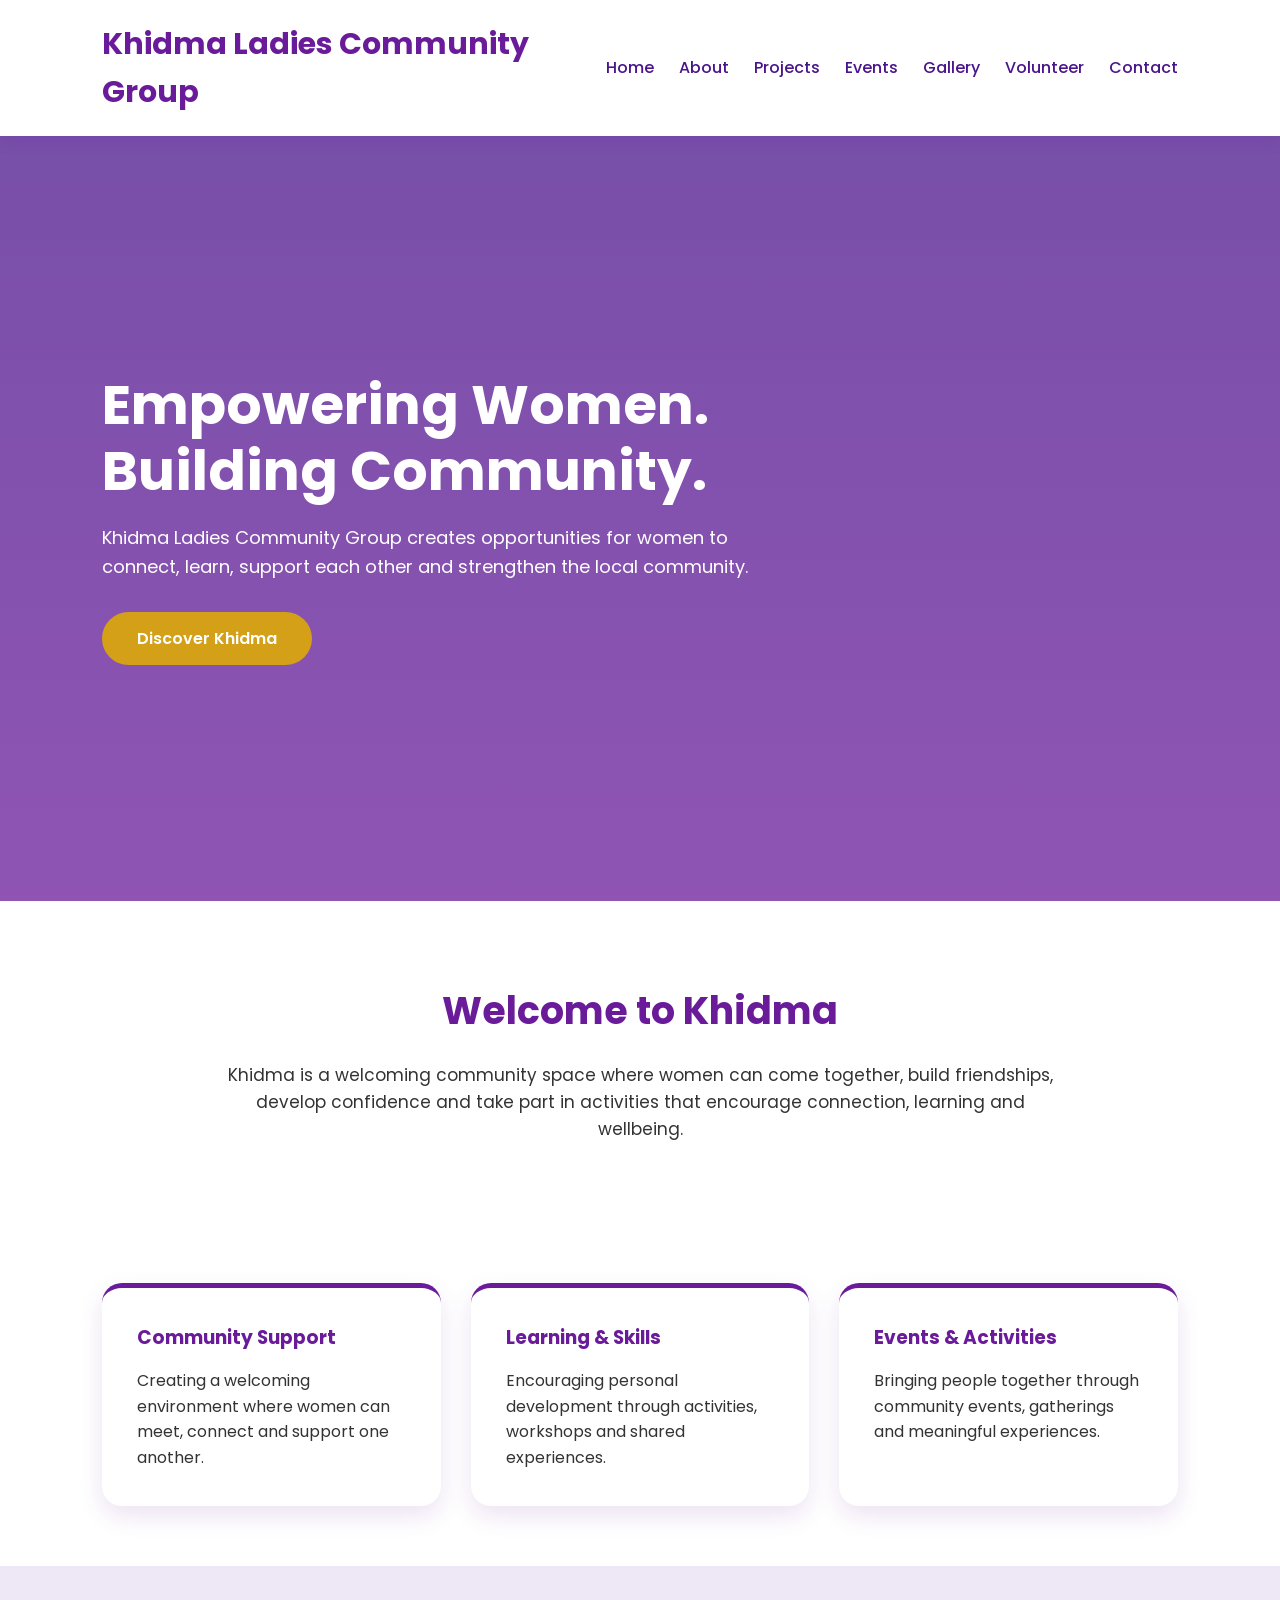
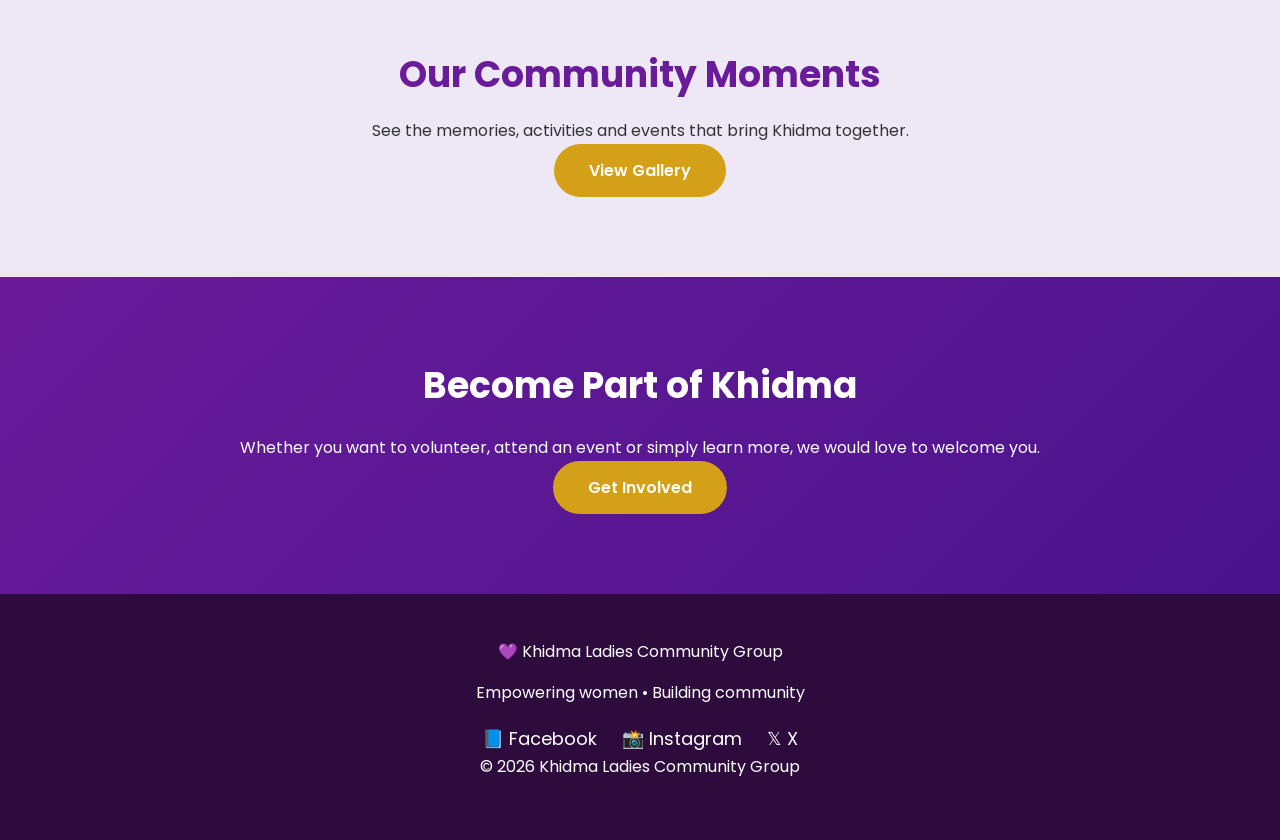
==== index.html @ 0b13462e "added social emdia footer to homepager" ====
<!DOCTYPE html>
<html lang="en">

<head>

<meta charset="UTF-8">
<meta name="viewport" content="width=device-width, initial-scale=1.0">

<title>Khidma Ladies Community Group</title>

<link rel="stylesheet" href="css/style.css">

<link rel="preconnect" href="https://fonts.googleapis.com">
<link rel="preconnect" href="https://fonts.gstatic.com" crossorigin>

<link href="https://fonts.googleapis.com/css2?family=Poppins:wght@300;400;500;600;700&display=swap" rel="stylesheet">

</head>


<body>


<header>

<nav class="navbar">

<div class="logo">
Khidma Ladies Community Group
</div>


<ul class="nav-links">

<li><a href="index.html">Home</a></li>
<li><a href="pages/about.html">About</a></li>
<li><a href="pages/projects.html">Projects</a></li>
<li><a href="pages/events.html">Events</a></li>
<li><a href="pages/gallery.html">Gallery</a></li>
<li><a href="pages/volunteer.html">Volunteer</a></li>
<li><a href="pages/contact.html">Contact</a></li>

</ul>

</nav>

</header>





<section class="hero">


<div class="hero-content">


<h1>
Empowering Women.<br>
Building Community.
</h1>


<p>

Khidma Ladies Community Group creates opportunities for women
to connect, learn, support each other and strengthen the local
community.

</p>


<a href="pages/about.html" class="btn">
Discover Khidma
</a>


</div>


</section>





<section class="welcome">


<h2>
Welcome to Khidma
</h2>


<p>

Khidma is a welcoming community space where women can come together,
build friendships, develop confidence and take part in activities
that encourage connection, learning and wellbeing.

</p>


</section>





<section class="cards">


<div class="card">

<h3>
Community Support
</h3>

<p>

Creating a welcoming environment where women can meet, connect and
support one another.

</p>

</div>




<div class="card">

<h3>
Learning & Skills
</h3>

<p>

Encouraging personal development through activities, workshops and
shared experiences.

</p>

</div>




<div class="card">

<h3>
Events & Activities
</h3>

<p>

Bringing people together through community events, gatherings and
meaningful experiences.

</p>

</div>


</section>





<section class="gallery-preview">


<h2>
Our Community Moments
</h2>


<p>

See the memories, activities and events that bring Khidma together.

</p>


<a href="pages/gallery.html" class="btn">
View Gallery
</a>


</section>





<section class="call-to-action">


<h2>
Become Part of Khidma
</h2>


<p>

Whether you want to volunteer, attend an event or simply learn more,
we would love to welcome you.

</p>


<a href="pages/volunteer.html" class="btn">
Get Involved
</a>


</section>





<footer>

<p>
💜 Khidma Ladies Community Group
</p>


<p>
Empowering women • Building community
</p>



<div class="footer-social">


<a href="https://www.facebook.com/p/Khidma-Ladies-Community-Group-100086291350616/" target="_blank">
📘 Facebook
</a>



<a href="https://www.instagram.com/khidmaladiescommunity/" target="_blank">
📸 Instagram
</a>



<a href="https://x.com/KhidmaGroup" target="_blank">
𝕏 X
</a>


</div>



<p>
© 2026 Khidma Ladies Community Group
</p>


</footer>





<script src="js/script.js"></script>


</body>

</html>
---- css/style.css ----
* {
    margin: 0;
    padding: 0;
    box-sizing: border-box;
}


body {
    font-family: 'Poppins', sans-serif;
    line-height: 1.6;
    color: #333;
    background: #ffffff;
}



/* Navigation */

header {
    background: white;
    box-shadow: 0 4px 15px rgba(106, 27, 154, 0.15);
    position: sticky;
    top: 0;
    z-index: 1000;
}


.navbar {
    display: flex;
    justify-content: space-between;
    align-items: center;
    padding: 20px 8%;
}


.logo {
    font-size: 30px;
    font-weight: 700;
    color: #6A1B9A;
}


.nav-links {
    list-style: none;
    display: flex;
    gap: 25px;
}


.nav-links a {
    text-decoration: none;
    color: #4A148C;
    font-weight: 500;
    transition: 0.3s;
}


.nav-links a:hover {
    color: #D4A017;
}



/* Hero */

.hero {

    min-height: 85vh;
    display: flex;
    align-items: center;
    padding: 0 8%;

    background:
    linear-gradient(
        rgba(74,20,140,0.75),
        rgba(106,27,154,0.75)
    ),
    url("../images/community.jpg");

    background-size: cover;
    background-position: center;

}


.hero-content {

    max-width: 700px;
    color: white;

}


.hero h1 {

    font-size: 55px;
    line-height: 1.2;
    margin-bottom: 20px;

}


.hero p {

    font-size: 18px;
    margin-bottom: 30px;

}



/* Buttons */

.btn {

    display: inline-block;
    background: #D4A017;
    color: white;
    padding: 14px 35px;
    border-radius: 50px;
    text-decoration: none;
    font-weight: 600;
    transition: 0.3s;

}


.btn:hover {

    transform: translateY(-3px);
    background: #b8860b;

}



/* Welcome */

.welcome {

    padding: 80px 10%;
    text-align: center;

}


.welcome h1,
.welcome h2 {

    color: #6A1B9A;
    font-size: 38px;
    margin-bottom: 20px;

}


.welcome p {

    max-width: 850px;
    margin: auto;
    font-size: 17px;

}



/* Cards */

.cards {

    display: grid;
    grid-template-columns: repeat(auto-fit, minmax(260px, 1fr));
    gap: 30px;
    padding: 60px 8%;

}


.card {

    background: #ffffff;
    padding: 35px;
    border-radius: 20px;

    border-top: 5px solid #6A1B9A;

    box-shadow:
    0 10px 25px rgba(106,27,154,0.12);

    transition: 0.3s;

}


.card:hover {

    transform: translateY(-8px);

}


.card h3 {

    color: #6A1B9A;
    margin-bottom: 15px;

}



/* Gallery */

.gallery {

    display:grid;
    grid-template-columns:repeat(auto-fit,minmax(250px,1fr));
    gap:25px;
    padding:60px 8%;

}


.gallery-item {

    overflow:hidden;
    border-radius:20px;
    box-shadow:0 10px 25px rgba(106,27,154,0.15);

}


.gallery-item img {

    width:100%;
    height:280px;
    object-fit:cover;
    transition:0.4s;

}


.gallery-item img:hover {

    transform:scale(1.08);

}



/* Gallery Preview */

.gallery-preview {

    text-align:center;
    padding:80px 10%;
    background:#EDE7F6;

}


.gallery-preview h2 {

    color:#6A1B9A;
    font-size:36px;
    margin-bottom:15px;

}



/* Call To Action */

.call-to-action {

    background:
    linear-gradient(
    135deg,
    #6A1B9A,
    #4A148C
    );

    color:white;
    padding:80px 10%;
    text-align:center;

}


.call-to-action h2 {

    font-size:36px;
    margin-bottom:20px;

}



/* New Footer */

footer {

    background:#2d0b3d;
    color:white;
    text-align:center;
    padding:45px 10%;

}


footer p {

    margin-bottom:15px;

}


.footer-social {

    margin-top:20px;

}


.footer-social a {

    color:white;
    text-decoration:none;
    margin:0 10px;
    font-size:18px;
    transition:0.3s;

}


.footer-social a:hover {

    color:#D4A017;

}



/* Mobile */

@media(max-width:768px){

    .nav-links {
        display:none;
    }


    .hero h1 {
        font-size:38px;
    }


    .cards {
        grid-template-columns:1fr;
    }

}
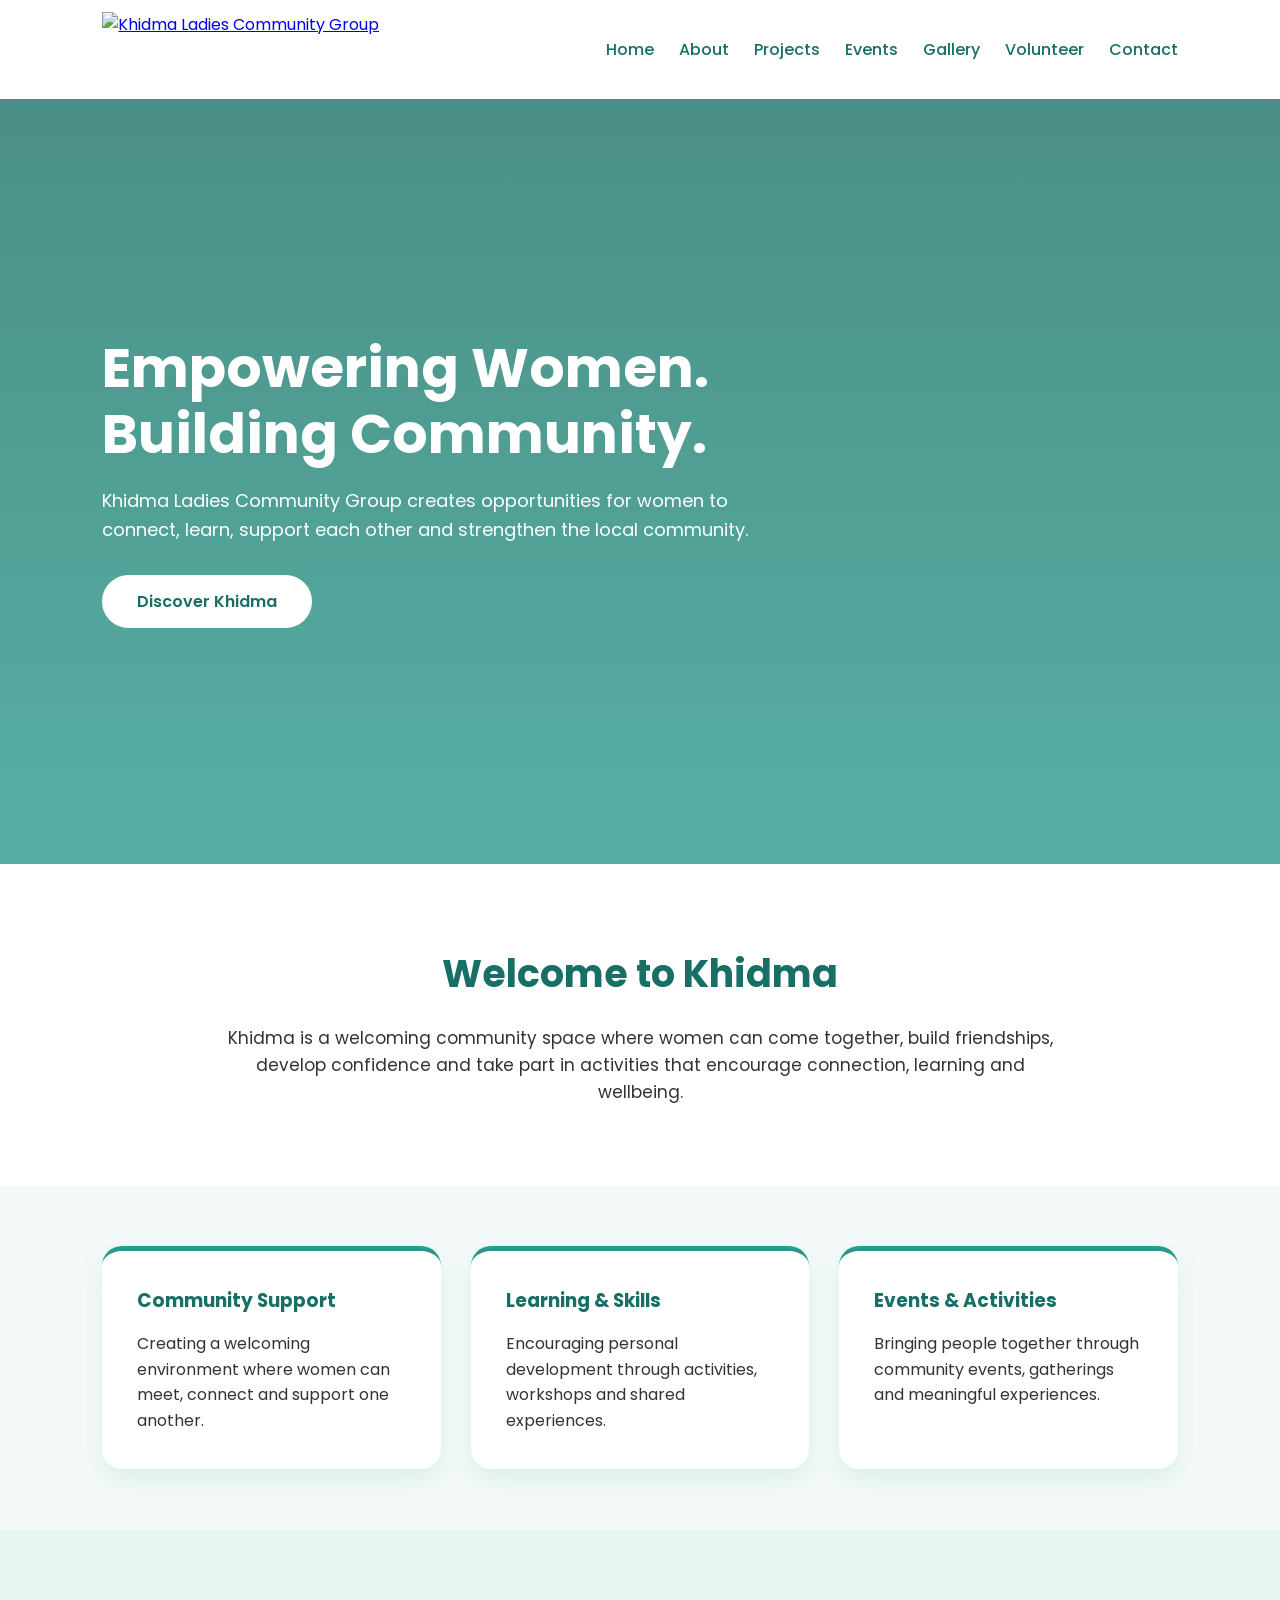
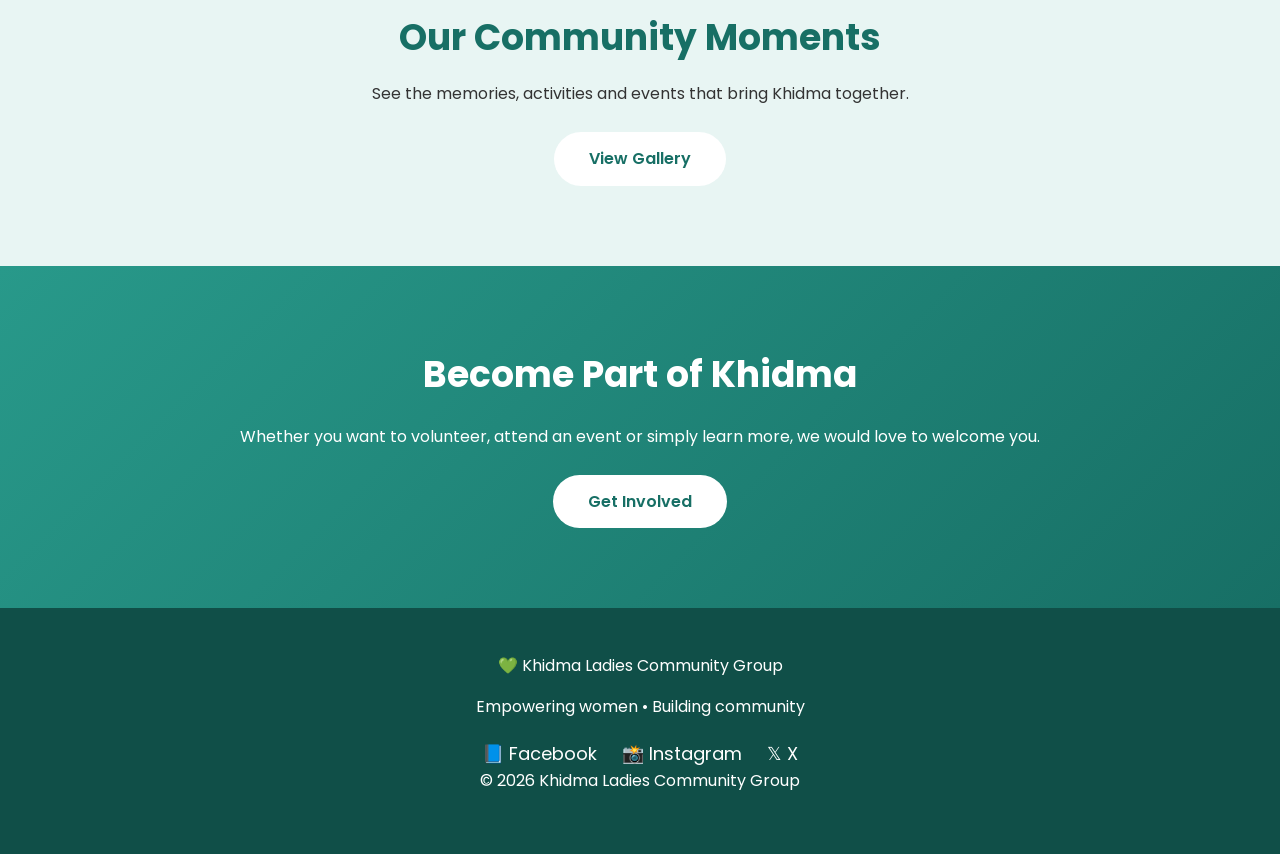
==== commit 6d26d6fe: "Update index.html" ====
--- a/index.html
+++ b/index.html
@@ -3,17 +3,22 @@
 
 <head>
 
-<meta charset="UTF-8">
-<meta name="viewport" content="width=device-width, initial-scale=1.0">
-
-<title>Khidma Ladies Community Group</title>
-
-<link rel="stylesheet" href="css/style.css">
-
-<link rel="preconnect" href="https://fonts.googleapis.com">
-<link rel="preconnect" href="https://fonts.gstatic.com" crossorigin>
-
-<link href="https://fonts.googleapis.com/css2?family=Poppins:wght@300;400;500;600;700&display=swap" rel="stylesheet">
+    <meta charset="UTF-8">
+    <meta name="viewport" content="width=device-width, initial-scale=1.0">
+
+    <title>Khidma Ladies Community Group</title>
+
+    <!-- Google Font -->
+    <link rel="preconnect" href="https://fonts.googleapis.com">
+    <link rel="preconnect" href="https://fonts.gstatic.com" crossorigin>
+
+    <link
+        href="https://fonts.googleapis.com/css2?family=Poppins:wght@300;400;500;600;700&display=swap"
+        rel="stylesheet"
+    >
+
+    <!-- Website CSS -->
+    <link rel="stylesheet" href="css/style.css">
 
 </head>
 
@@ -21,256 +26,275 @@
 <body>
 
 
-<header>
-
-<nav class="navbar">
-
-<div class="logo">
-Khidma Ladies Community Group
-</div>
-
-
-<ul class="nav-links">
-
-<li><a href="index.html">Home</a></li>
-<li><a href="pages/about.html">About</a></li>
-<li><a href="pages/projects.html">Projects</a></li>
-<li><a href="pages/events.html">Events</a></li>
-<li><a href="pages/gallery.html">Gallery</a></li>
-<li><a href="pages/volunteer.html">Volunteer</a></li>
-<li><a href="pages/contact.html">Contact</a></li>
-
-</ul>
-
-</nav>
-
-</header>
-
-
-
-
-
-<section class="hero">
-
-
-<div class="hero-content">
-
-
-<h1>
-Empowering Women.<br>
-Building Community.
-</h1>
-
-
-<p>
-
-Khidma Ladies Community Group creates opportunities for women
-to connect, learn, support each other and strengthen the local
-community.
-
-</p>
-
-
-<a href="pages/about.html" class="btn">
-Discover Khidma
-</a>
-
-
-</div>
-
-
-</section>
-
-
-
-
-
-<section class="welcome">
-
-
-<h2>
-Welcome to Khidma
-</h2>
-
-
-<p>
-
-Khidma is a welcoming community space where women can come together,
-build friendships, develop confidence and take part in activities
-that encourage connection, learning and wellbeing.
-
-</p>
-
-
-</section>
-
-
-
-
-
-<section class="cards">
-
-
-<div class="card">
-
-<h3>
-Community Support
-</h3>
-
-<p>
-
-Creating a welcoming environment where women can meet, connect and
-support one another.
-
-</p>
-
-</div>
-
-
-
-
-<div class="card">
-
-<h3>
-Learning & Skills
-</h3>
-
-<p>
-
-Encouraging personal development through activities, workshops and
-shared experiences.
-
-</p>
-
-</div>
-
-
-
-
-<div class="card">
-
-<h3>
-Events & Activities
-</h3>
-
-<p>
-
-Bringing people together through community events, gatherings and
-meaningful experiences.
-
-</p>
-
-</div>
-
-
-</section>
-
-
-
-
-
-<section class="gallery-preview">
-
-
-<h2>
-Our Community Moments
-</h2>
-
-
-<p>
-
-See the memories, activities and events that bring Khidma together.
-
-</p>
-
-
-<a href="pages/gallery.html" class="btn">
-View Gallery
-</a>
-
-
-</section>
-
-
-
-
-
-<section class="call-to-action">
-
-
-<h2>
-Become Part of Khidma
-</h2>
-
-
-<p>
-
-Whether you want to volunteer, attend an event or simply learn more,
-we would love to welcome you.
-
-</p>
-
-
-<a href="pages/volunteer.html" class="btn">
-Get Involved
-</a>
-
-
-</section>
-
-
-
-
-
-<footer>
-
-<p>
-💜 Khidma Ladies Community Group
-</p>
-
-
-<p>
-Empowering women • Building community
-</p>
-
-
-
-<div class="footer-social">
-
-
-<a href="https://www.facebook.com/p/Khidma-Ladies-Community-Group-100086291350616/" target="_blank">
-📘 Facebook
-</a>
-
-
-
-<a href="https://www.instagram.com/khidmaladiescommunity/" target="_blank">
-📸 Instagram
-</a>
-
-
-
-<a href="https://x.com/KhidmaGroup" target="_blank">
-𝕏 X
-</a>
-
-
-</div>
-
-
-
-<p>
-© 2026 Khidma Ladies Community Group
-</p>
-
-
-</footer>
-
-
-
-
-
-<script src="js/script.js"></script>
+    <!-- =========================
+         NAVIGATION
+    ========================== -->
+
+    <header>
+
+        <nav class="navbar">
+
+            <div class="logo">
+
+                <a href="index.html">
+
+                    <img
+                        src="images/khidma-logo.png"
+                        alt="Khidma Ladies Community Group"
+                    >
+
+                </a>
+
+            </div>
+
+
+            <ul class="nav-links">
+
+                <li>
+                    <a href="index.html">Home</a>
+                </li>
+
+                <li>
+                    <a href="pages/about.html">About</a>
+                </li>
+
+                <li>
+                    <a href="pages/projects.html">Projects</a>
+                </li>
+
+                <li>
+                    <a href="pages/events.html">Events</a>
+                </li>
+
+                <li>
+                    <a href="pages/gallery.html">Gallery</a>
+                </li>
+
+                <li>
+                    <a href="pages/volunteer.html">Volunteer</a>
+                </li>
+
+                <li>
+                    <a href="pages/contact.html">Contact</a>
+                </li>
+
+            </ul>
+
+        </nav>
+
+    </header>
+
+
+
+    <!-- =========================
+         HERO
+    ========================== -->
+
+    <section class="hero">
+
+        <div class="hero-content">
+
+            <h1>
+                Empowering Women.<br>
+                Building Community.
+            </h1>
+
+            <p>
+                Khidma Ladies Community Group creates opportunities for women
+                to connect, learn, support each other and strengthen the local
+                community.
+            </p>
+
+            <a href="pages/about.html" class="btn">
+                Discover Khidma
+            </a>
+
+        </div>
+
+    </section>
+
+
+
+    <!-- =========================
+         WELCOME
+    ========================== -->
+
+    <section class="welcome">
+
+        <h2>
+            Welcome to Khidma
+        </h2>
+
+        <p>
+            Khidma is a welcoming community space where women can come together,
+            build friendships, develop confidence and take part in activities
+            that encourage connection, learning and wellbeing.
+        </p>
+
+    </section>
+
+
+
+    <!-- =========================
+         COMMUNITY AREAS
+    ========================== -->
+
+    <section class="cards">
+
+
+        <div class="card">
+
+            <h3>
+                Community Support
+            </h3>
+
+            <p>
+                Creating a welcoming environment where women can meet,
+                connect and support one another.
+            </p>
+
+        </div>
+
+
+        <div class="card">
+
+            <h3>
+                Learning &amp; Skills
+            </h3>
+
+            <p>
+                Encouraging personal development through activities,
+                workshops and shared experiences.
+            </p>
+
+        </div>
+
+
+        <div class="card">
+
+            <h3>
+                Events &amp; Activities
+            </h3>
+
+            <p>
+                Bringing people together through community events,
+                gatherings and meaningful experiences.
+            </p>
+
+        </div>
+
+
+    </section>
+
+
+
+    <!-- =========================
+         GALLERY PREVIEW
+    ========================== -->
+
+    <section class="gallery-preview">
+
+        <h2>
+            Our Community Moments
+        </h2>
+
+        <p>
+            See the memories, activities and events that bring
+            Khidma together.
+        </p>
+
+        <br>
+
+        <a href="pages/gallery.html" class="btn">
+            View Gallery
+        </a>
+
+    </section>
+
+
+
+    <!-- =========================
+         CALL TO ACTION
+    ========================== -->
+
+    <section class="call-to-action">
+
+        <h2>
+            Become Part of Khidma
+        </h2>
+
+        <p>
+            Whether you want to volunteer, attend an event or simply learn more,
+            we would love to welcome you.
+        </p>
+
+        <br>
+
+        <a href="pages/volunteer.html" class="btn">
+            Get Involved
+        </a>
+
+    </section>
+
+
+
+    <!-- =========================
+         FOOTER
+    ========================== -->
+
+    <footer>
+
+        <p>
+            💚 Khidma Ladies Community Group
+        </p>
+
+        <p>
+            Empowering women • Building community
+        </p>
+
+
+        <div class="footer-social">
+
+            <a
+                href="https://www.facebook.com/p/Khidma-Ladies-Community-Group-100086291350616/"
+                target="_blank"
+                rel="noopener noreferrer"
+            >
+                📘 Facebook
+            </a>
+
+
+            <a
+                href="https://www.instagram.com/khidmaladiescommunity/"
+                target="_blank"
+                rel="noopener noreferrer"
+            >
+                📸 Instagram
+            </a>
+
+
+            <a
+                href="https://x.com/KhidmaGroup"
+                target="_blank"
+                rel="noopener noreferrer"
+            >
+                𝕏 X
+            </a>
+
+        </div>
+
+
+        <p>
+            © 2026 Khidma Ladies Community Group
+        </p>
+
+    </footer>
+
+
+
+    <!-- JavaScript -->
+
+    <script src="js/script.js"></script>
 
 
 </body>
--- a/css/style.css
+++ b/css/style.css
@@ -3,7 +3,6 @@
     padding: 0;
     box-sizing: border-box;
 }
-
 
 body {
     font-family: 'Poppins', sans-serif;
@@ -13,58 +12,57 @@
 }
 
 
-
-/* Navigation */
+/* =========================
+   Navigation
+========================= */
 
 header {
-    background: white;
-    box-shadow: 0 4px 15px rgba(106, 27, 154, 0.15);
+    background: #ffffff;
+    box-shadow: 0 4px 15px rgba(40, 153, 138, 0.15);
     position: sticky;
     top: 0;
     z-index: 1000;
 }
-
 
 .navbar {
     display: flex;
     justify-content: space-between;
     align-items: center;
-    padding: 20px 8%;
-}
-
-
-.logo {
-    font-size: 30px;
-    font-weight: 700;
-    color: #6A1B9A;
-}
-
+    padding: 12px 8%;
+}
+
+/* Logo image */
+
+.logo img {
+    height: 75px;
+    width: auto;
+    display: block;
+}
 
 .nav-links {
     list-style: none;
     display: flex;
     gap: 25px;
-}
-
+    align-items: center;
+}
 
 .nav-links a {
     text-decoration: none;
-    color: #4A148C;
+    color: #176F65;
     font-weight: 500;
     transition: 0.3s;
 }
 
-
 .nav-links a:hover {
-    color: #D4A017;
-}
-
-
-
-/* Hero */
+    color: #28998A;
+}
+
+
+/* =========================
+   Hero
+========================= */
 
 .hero {
-
     min-height: 85vh;
     display: flex;
     align-items: center;
@@ -72,290 +70,240 @@
 
     background:
     linear-gradient(
-        rgba(74,20,140,0.75),
-        rgba(106,27,154,0.75)
+        rgba(23, 111, 101, 0.78),
+        rgba(40, 153, 138, 0.78)
     ),
     url("../images/community.jpg");
 
     background-size: cover;
     background-position: center;
-
-}
-
+}
 
 .hero-content {
-
     max-width: 700px;
     color: white;
-
-}
-
+}
 
 .hero h1 {
-
     font-size: 55px;
     line-height: 1.2;
     margin-bottom: 20px;
-
-}
-
+}
 
 .hero p {
-
     font-size: 18px;
     margin-bottom: 30px;
-
-}
-
-
-
-/* Buttons */
+}
+
+
+/* =========================
+   Buttons
+========================= */
 
 .btn {
-
     display: inline-block;
-    background: #D4A017;
-    color: white;
+    background: #ffffff;
+    color: #176F65;
     padding: 14px 35px;
     border-radius: 50px;
     text-decoration: none;
     font-weight: 600;
     transition: 0.3s;
-
-}
-
+}
 
 .btn:hover {
-
     transform: translateY(-3px);
-    background: #b8860b;
-
-}
-
-
-
-/* Welcome */
+    background: #E8F5F3;
+    color: #176F65;
+}
+
+
+/* =========================
+   Welcome
+========================= */
 
 .welcome {
-
     padding: 80px 10%;
     text-align: center;
-
-}
-
+}
 
 .welcome h1,
 .welcome h2 {
-
-    color: #6A1B9A;
+    color: #176F65;
     font-size: 38px;
     margin-bottom: 20px;
-
-}
-
+}
 
 .welcome p {
-
     max-width: 850px;
     margin: auto;
     font-size: 17px;
-
-}
-
-
-
-/* Cards */
+}
+
+
+/* =========================
+   Cards
+========================= */
 
 .cards {
-
     display: grid;
     grid-template-columns: repeat(auto-fit, minmax(260px, 1fr));
     gap: 30px;
     padding: 60px 8%;
-
-}
-
+    background: #F4FAF9;
+}
 
 .card {
-
     background: #ffffff;
     padding: 35px;
     border-radius: 20px;
 
-    border-top: 5px solid #6A1B9A;
+    border-top: 5px solid #28998A;
 
     box-shadow:
-    0 10px 25px rgba(106,27,154,0.12);
+    0 10px 25px rgba(40, 153, 138, 0.12);
 
     transition: 0.3s;
-
-}
-
+}
 
 .card:hover {
-
     transform: translateY(-8px);
-
-}
-
+    box-shadow:
+    0 15px 30px rgba(40, 153, 138, 0.18);
+}
 
 .card h3 {
-
-    color: #6A1B9A;
+    color: #176F65;
     margin-bottom: 15px;
-
-}
-
-
-
-/* Gallery */
+}
+
+
+/* =========================
+   Gallery
+========================= */
 
 .gallery {
-
-    display:grid;
-    grid-template-columns:repeat(auto-fit,minmax(250px,1fr));
-    gap:25px;
-    padding:60px 8%;
-
-}
-
+    display: grid;
+    grid-template-columns: repeat(auto-fit, minmax(250px, 1fr));
+    gap: 25px;
+    padding: 60px 8%;
+}
 
 .gallery-item {
-
-    overflow:hidden;
-    border-radius:20px;
-    box-shadow:0 10px 25px rgba(106,27,154,0.15);
-
-}
-
+    overflow: hidden;
+    border-radius: 20px;
+
+    box-shadow:
+    0 10px 25px rgba(40, 153, 138, 0.15);
+}
 
 .gallery-item img {
-
-    width:100%;
-    height:280px;
-    object-fit:cover;
-    transition:0.4s;
-
-}
-
+    width: 100%;
+    height: 280px;
+    object-fit: cover;
+    transition: 0.4s;
+}
 
 .gallery-item img:hover {
-
-    transform:scale(1.08);
-
-}
-
-
-
-/* Gallery Preview */
+    transform: scale(1.08);
+}
+
+
+/* =========================
+   Gallery Preview
+========================= */
 
 .gallery-preview {
-
-    text-align:center;
-    padding:80px 10%;
-    background:#EDE7F6;
-
-}
-
+    text-align: center;
+    padding: 80px 10%;
+    background: #E8F5F3;
+}
 
 .gallery-preview h2 {
-
-    color:#6A1B9A;
-    font-size:36px;
-    margin-bottom:15px;
-
-}
-
-
-
-/* Call To Action */
+    color: #176F65;
+    font-size: 36px;
+    margin-bottom: 15px;
+}
+
+
+/* =========================
+   Call To Action
+========================= */
 
 .call-to-action {
-
     background:
     linear-gradient(
-    135deg,
-    #6A1B9A,
-    #4A148C
+        135deg,
+        #28998A,
+        #176F65
     );
 
-    color:white;
-    padding:80px 10%;
-    text-align:center;
-
-}
-
+    color: white;
+    padding: 80px 10%;
+    text-align: center;
+}
 
 .call-to-action h2 {
-
-    font-size:36px;
-    margin-bottom:20px;
-
-}
-
-
-
-/* New Footer */
+    font-size: 36px;
+    margin-bottom: 20px;
+}
+
+
+/* =========================
+   Footer
+========================= */
 
 footer {
-
-    background:#2d0b3d;
-    color:white;
-    text-align:center;
-    padding:45px 10%;
-
-}
-
+    background: #104F48;
+    color: white;
+    text-align: center;
+    padding: 45px 10%;
+}
 
 footer p {
-
-    margin-bottom:15px;
-
-}
-
+    margin-bottom: 15px;
+}
 
 .footer-social {
-
-    margin-top:20px;
-
-}
-
+    margin-top: 20px;
+}
 
 .footer-social a {
-
-    color:white;
-    text-decoration:none;
-    margin:0 10px;
-    font-size:18px;
-    transition:0.3s;
-
-}
-
+    color: white;
+    text-decoration: none;
+    margin: 0 10px;
+    font-size: 18px;
+    transition: 0.3s;
+}
 
 .footer-social a:hover {
-
-    color:#D4A017;
-
-}
-
-
-
-/* Mobile */
-
-@media(max-width:768px){
+    color: #A8DDD5;
+}
+
+
+/* =========================
+   Mobile
+========================= */
+
+@media(max-width: 768px) {
+
+    .navbar {
+        padding: 10px 5%;
+    }
+
+    .logo img {
+        height: 60px;
+    }
 
     .nav-links {
-        display:none;
-    }
-
+        display: none;
+    }
 
     .hero h1 {
-        font-size:38px;
-    }
-
+        font-size: 38px;
+    }
 
     .cards {
-        grid-template-columns:1fr;
-    }
-
-}
+        grid-template-columns: 1fr;
+    }
+}
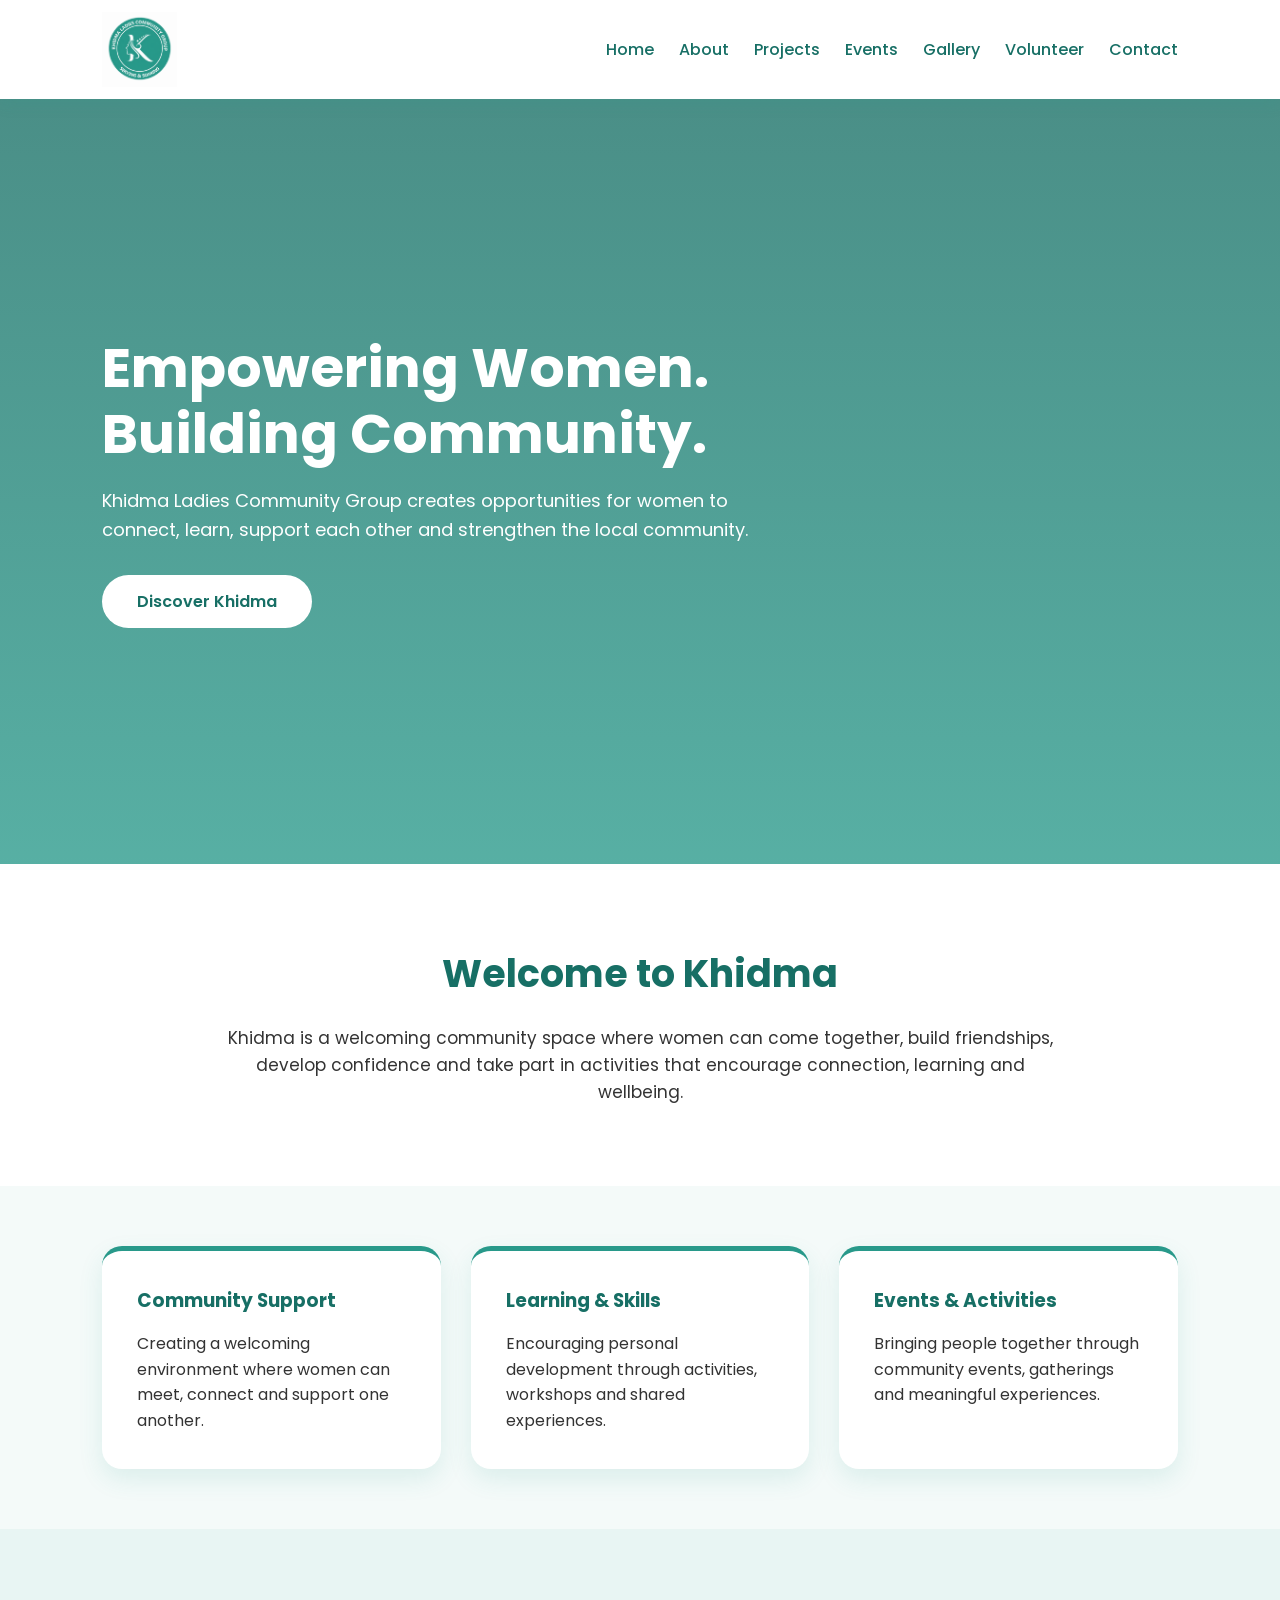
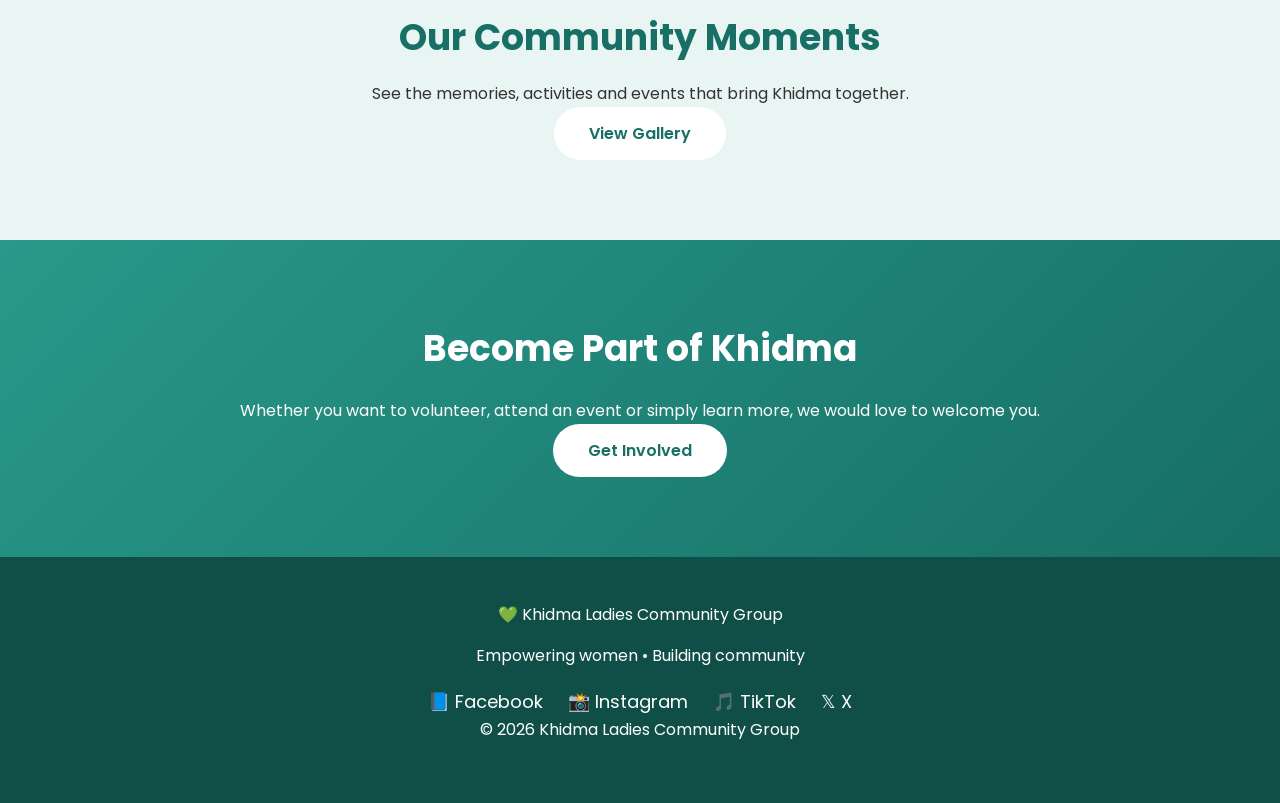
==== commit 040c3c30: "Update index.html" ====
--- a/index.html
+++ b/index.html
@@ -8,7 +8,7 @@
 
     <title>Khidma Ladies Community Group</title>
 
-    <!-- Google Font -->
+    <!-- Google Fonts -->
     <link rel="preconnect" href="https://fonts.googleapis.com">
     <link rel="preconnect" href="https://fonts.gstatic.com" crossorigin>
 
@@ -34,6 +34,8 @@
 
         <nav class="navbar">
 
+            <!-- Khidma Logo -->
+
             <div class="logo">
 
                 <a href="index.html">
@@ -48,6 +50,8 @@
             </div>
 
 
+            <!-- Navigation Links -->
+
             <ul class="nav-links">
 
                 <li>
@@ -87,7 +91,7 @@
 
 
     <!-- =========================
-         HERO
+         HERO SECTION
     ========================== -->
 
     <section class="hero">
@@ -116,7 +120,7 @@
 
 
     <!-- =========================
-         WELCOME
+         WELCOME SECTION
     ========================== -->
 
     <section class="welcome">
@@ -141,6 +145,8 @@
 
     <section class="cards">
 
+
+        <!-- Community Support -->
 
         <div class="card">
 
@@ -156,6 +162,9 @@
         </div>
 
 
+
+        <!-- Learning & Skills -->
+
         <div class="card">
 
             <h3>
@@ -170,6 +179,9 @@
         </div>
 
 
+
+        <!-- Events & Activities -->
+
         <div class="card">
 
             <h3>
@@ -203,8 +215,6 @@
             Khidma together.
         </p>
 
-        <br>
-
         <a href="pages/gallery.html" class="btn">
             View Gallery
         </a>
@@ -228,8 +238,6 @@
             we would love to welcome you.
         </p>
 
-        <br>
-
         <a href="pages/volunteer.html" class="btn">
             Get Involved
         </a>
@@ -253,7 +261,12 @@
         </p>
 
 
+        <!-- Social Media Links -->
+
         <div class="footer-social">
+
+
+            <!-- Facebook -->
 
             <a
                 href="https://www.facebook.com/p/Khidma-Ladies-Community-Group-100086291350616/"
@@ -264,6 +277,8 @@
             </a>
 
 
+            <!-- Instagram -->
+
             <a
                 href="https://www.instagram.com/khidmaladiescommunity/"
                 target="_blank"
@@ -273,6 +288,19 @@
             </a>
 
 
+            <!-- TikTok -->
+
+            <a
+                href="https://www.tiktok.com/@khidmaladies"
+                target="_blank"
+                rel="noopener noreferrer"
+            >
+                🎵 TikTok
+            </a>
+
+
+            <!-- X -->
+
             <a
                 href="https://x.com/KhidmaGroup"
                 target="_blank"
@@ -281,6 +309,7 @@
                 𝕏 X
             </a>
 
+
         </div>
 
 
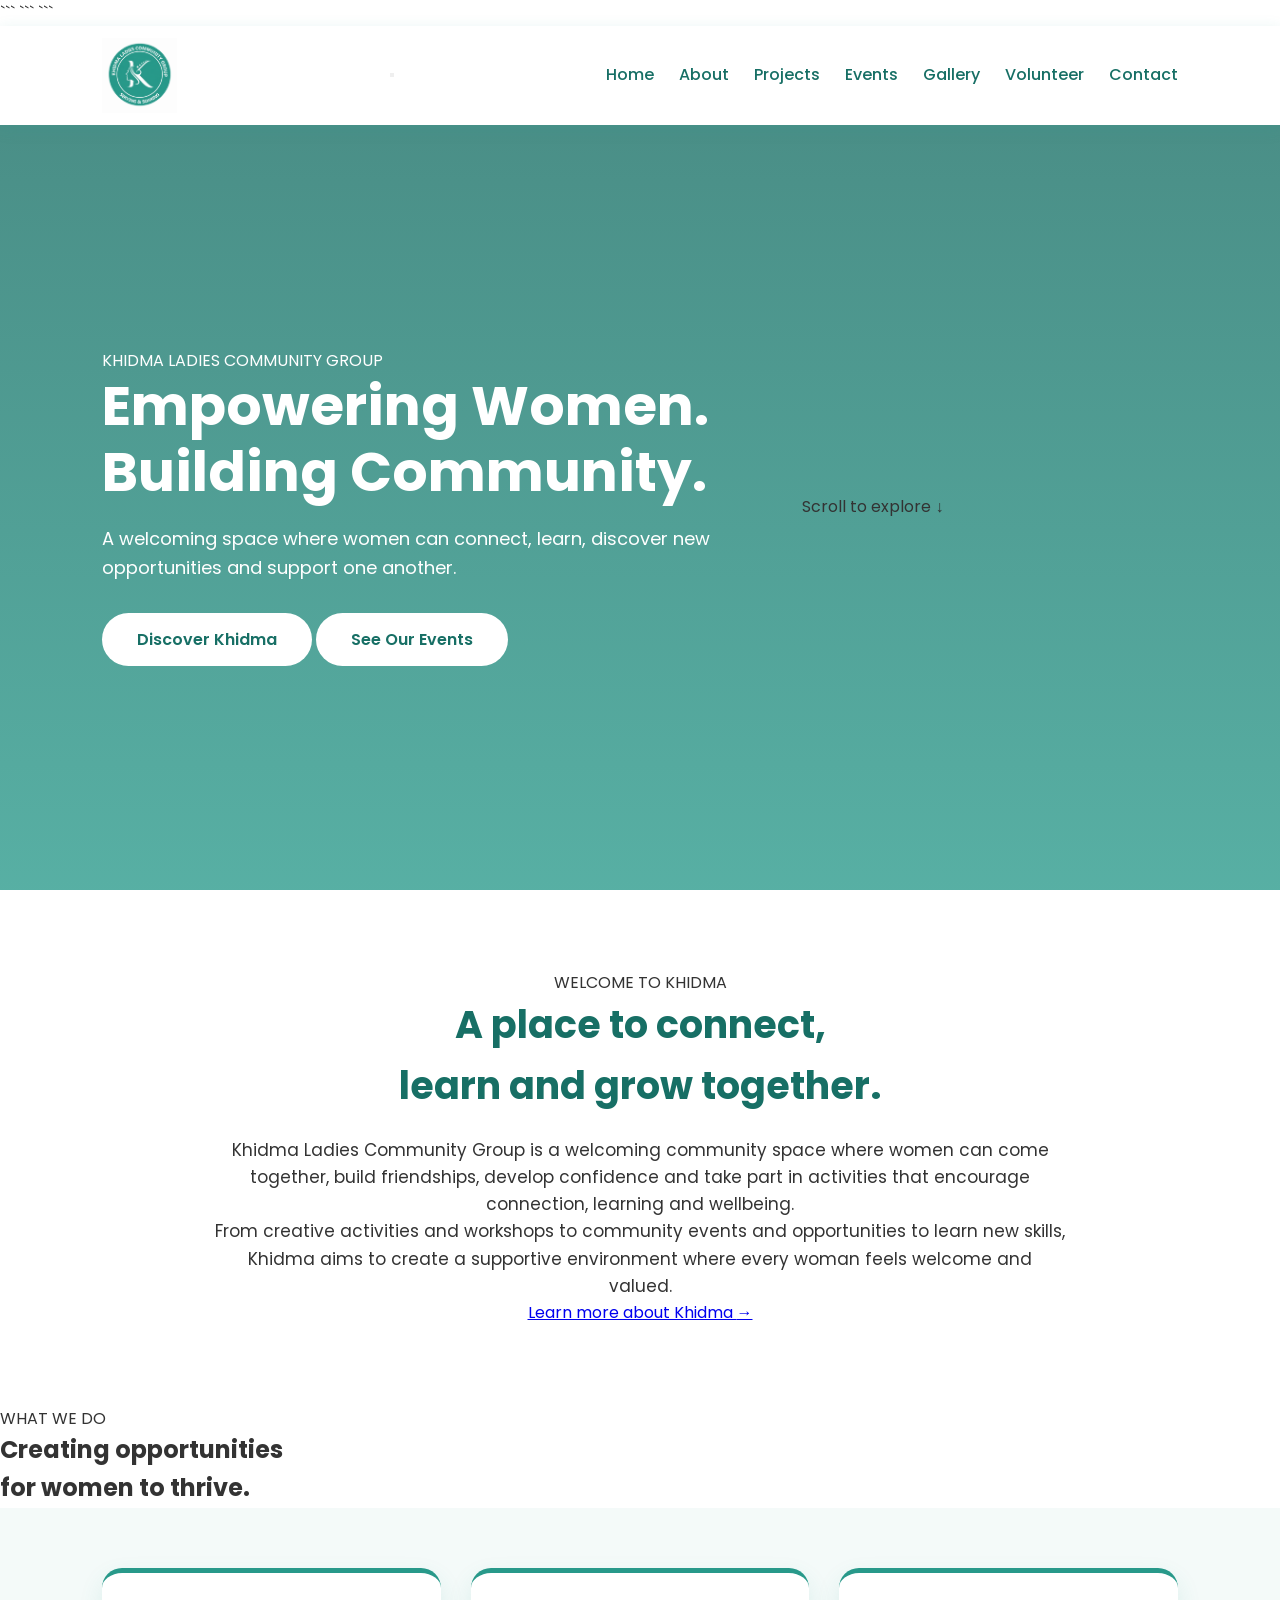
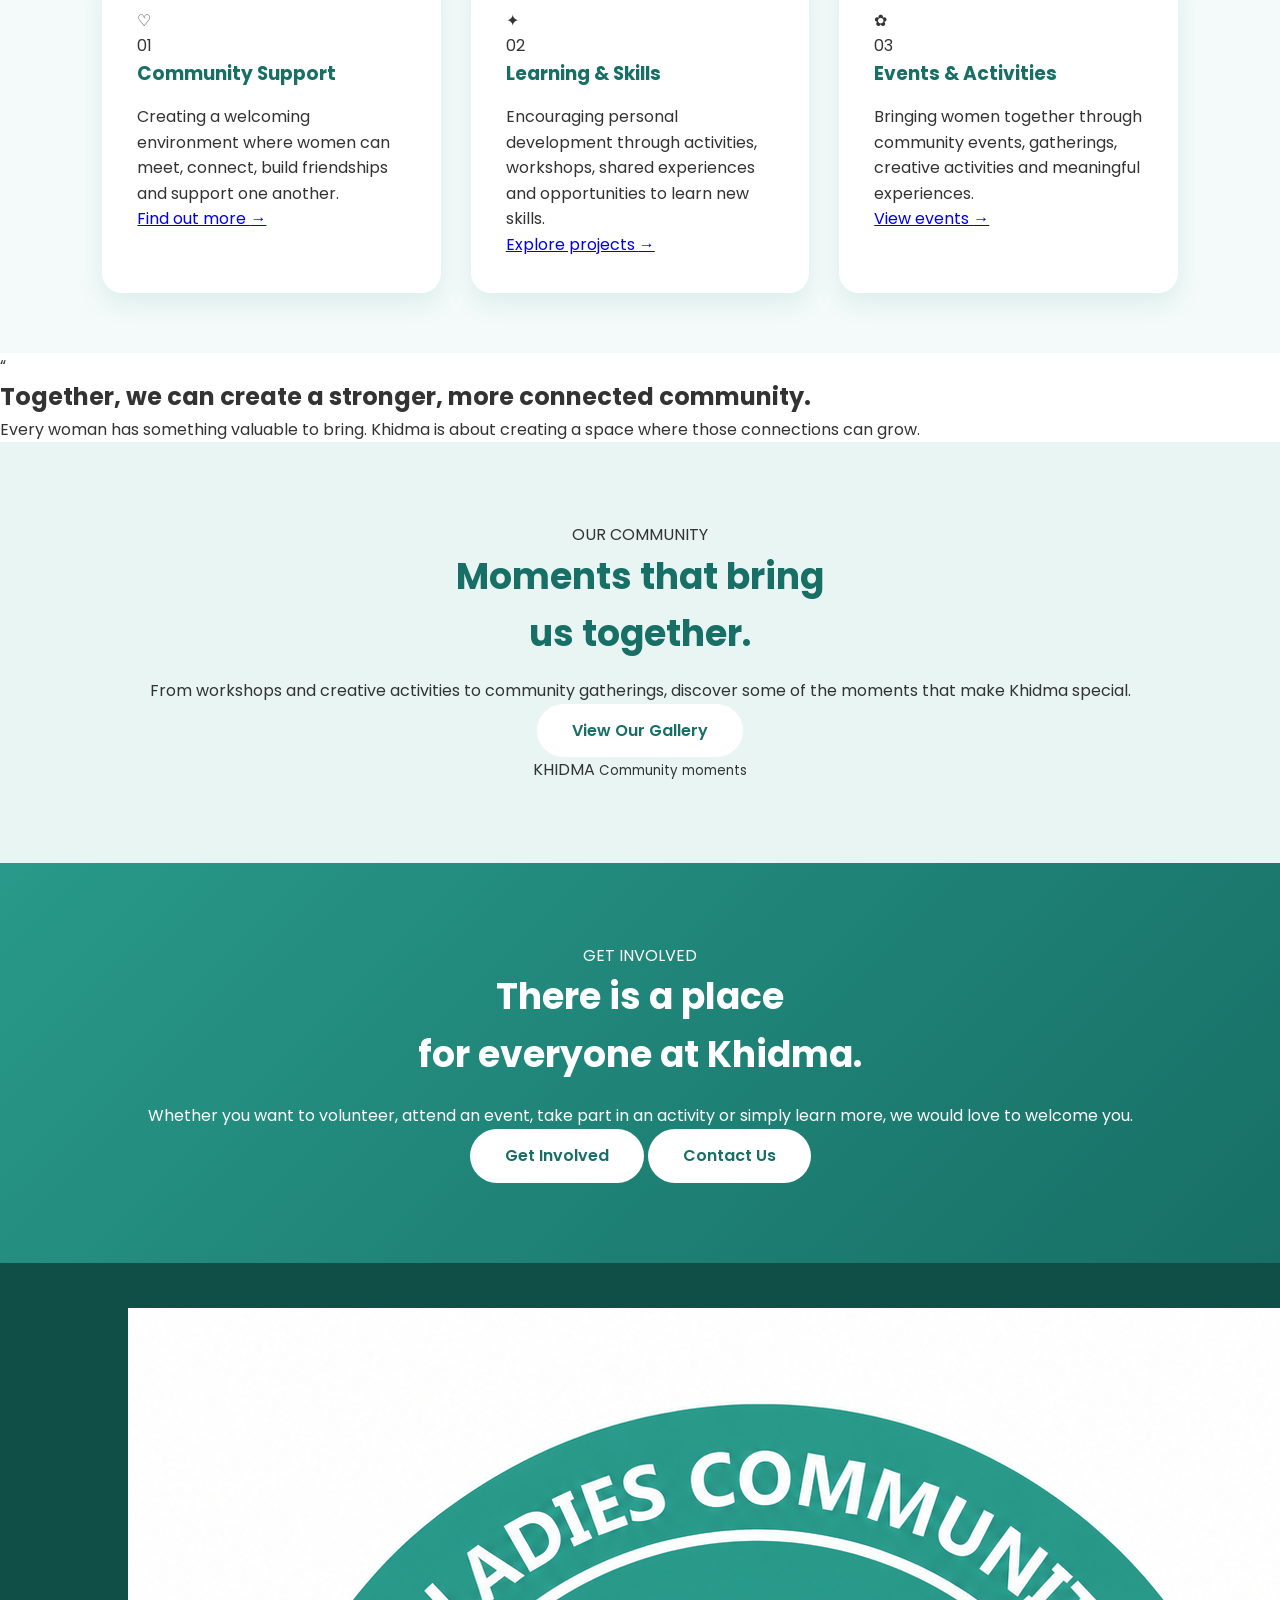
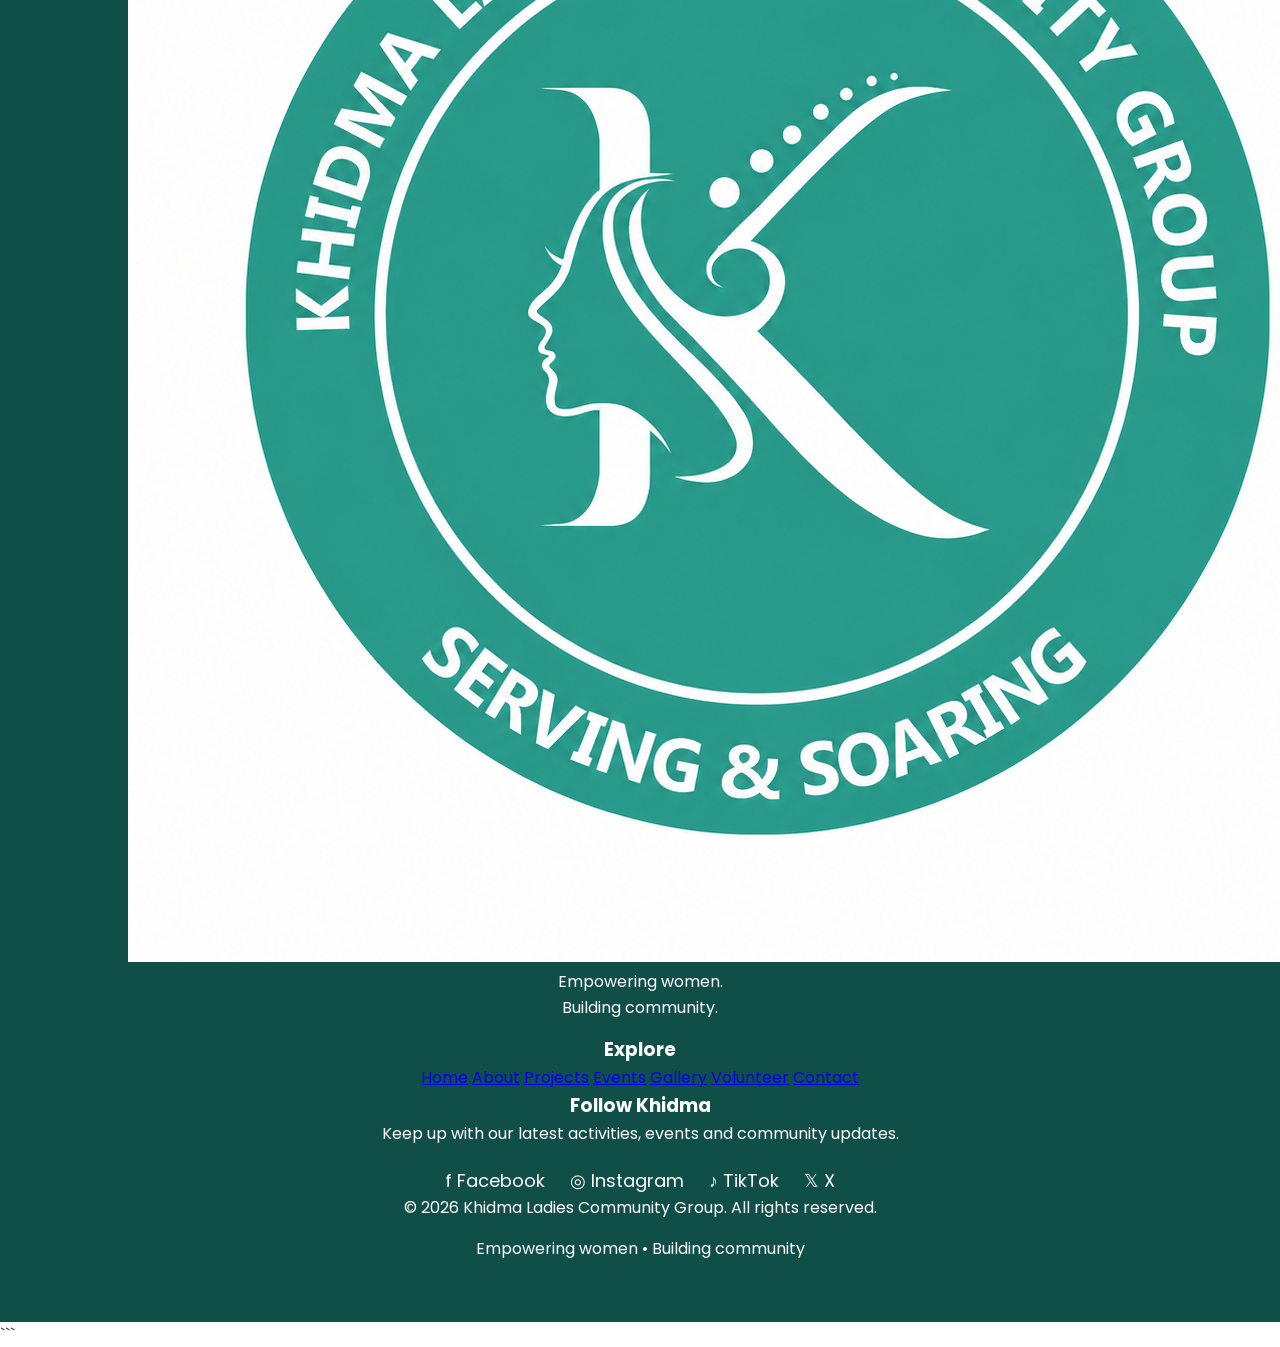
==== commit 211d9f13: "Update index.html" ====
--- a/index.html
+++ b/index.html
@@ -1,117 +1,155 @@
 <!DOCTYPE html>
+
 <html lang="en">
 
 <head>
 
-    <meta charset="UTF-8">
-    <meta name="viewport" content="width=device-width, initial-scale=1.0">
-
-    <title>Khidma Ladies Community Group</title>
-
-    <!-- Google Fonts -->
-    <link rel="preconnect" href="https://fonts.googleapis.com">
-    <link rel="preconnect" href="https://fonts.gstatic.com" crossorigin>
-
-    <link
-        href="https://fonts.googleapis.com/css2?family=Poppins:wght@300;400;500;600;700&display=swap"
-        rel="stylesheet"
-    >
-
-    <!-- Website CSS -->
-    <link rel="stylesheet" href="css/style.css">
+```
+<meta charset="UTF-8">
+<meta name="viewport" content="width=device-width, initial-scale=1.0">
+
+<meta
+    name="description"
+    content="Khidma Ladies Community Group — empowering women, building community and creating opportunities to connect, learn and grow."
+>
+
+<title>Khidma Ladies Community Group</title>
+
+<!-- Google Fonts -->
+<link rel="preconnect" href="https://fonts.googleapis.com">
+<link rel="preconnect" href="https://fonts.gstatic.com" crossorigin>
+
+<link
+    href="https://fonts.googleapis.com/css2?family=Poppins:wght@300;400;500;600;700&family=Playfair+Display:wght@600;700&display=swap"
+    rel="stylesheet"
+>
+
+<!-- Website CSS -->
+<link rel="stylesheet" href="css/style.css">
+```
 
 </head>
 
-
 <body>
 
-
-    <!-- =========================
-         NAVIGATION
-    ========================== -->
-
-    <header>
-
-        <nav class="navbar">
-
-            <!-- Khidma Logo -->
-
-            <div class="logo">
-
-                <a href="index.html">
-
-                    <img
-                        src="images/khidma-logo.png"
-                        alt="Khidma Ladies Community Group"
-                    >
-
-                </a>
-
-            </div>
-
-
-            <!-- Navigation Links -->
-
-            <ul class="nav-links">
-
-                <li>
-                    <a href="index.html">Home</a>
-                </li>
-
-                <li>
-                    <a href="pages/about.html">About</a>
-                </li>
-
-                <li>
-                    <a href="pages/projects.html">Projects</a>
-                </li>
-
-                <li>
-                    <a href="pages/events.html">Events</a>
-                </li>
-
-                <li>
-                    <a href="pages/gallery.html">Gallery</a>
-                </li>
-
-                <li>
-                    <a href="pages/volunteer.html">Volunteer</a>
-                </li>
-
-                <li>
-                    <a href="pages/contact.html">Contact</a>
-                </li>
-
-            </ul>
-
-        </nav>
-
-    </header>
-
-
-
-    <!-- =========================
-         HERO SECTION
-    ========================== -->
+```
+<!-- =========================
+     NAVIGATION
+========================== -->
+
+<header class="site-header">
+
+    <nav class="navbar">
+
+        <div class="logo">
+
+            <a href="index.html" aria-label="Khidma Ladies Community Group home">
+
+                <img
+                    src="images/khidma-logo.png"
+                    alt="Khidma Ladies Community Group"
+                >
+
+            </a>
+
+        </div>
+
+
+        <button
+            class="menu-toggle"
+            aria-label="Open navigation menu"
+            aria-expanded="false"
+            aria-controls="main-navigation"
+        >
+            <span></span>
+            <span></span>
+            <span></span>
+        </button>
+
+
+        <ul class="nav-links" id="main-navigation">
+
+            <li>
+                <a href="index.html" class="active">Home</a>
+            </li>
+
+            <li>
+                <a href="pages/about.html">About</a>
+            </li>
+
+            <li>
+                <a href="pages/projects.html">Projects</a>
+            </li>
+
+            <li>
+                <a href="pages/events.html">Events</a>
+            </li>
+
+            <li>
+                <a href="pages/gallery.html">Gallery</a>
+            </li>
+
+            <li>
+                <a href="pages/volunteer.html">Volunteer</a>
+            </li>
+
+            <li>
+                <a href="pages/contact.html">Contact</a>
+            </li>
+
+        </ul>
+
+    </nav>
+
+</header>
+
+
+
+<!-- =========================
+     HERO SECTION
+========================== -->
+
+<main>
 
     <section class="hero">
 
+        <div class="hero-overlay"></div>
+
         <div class="hero-content">
+
+            <span class="hero-label">
+                KHIDMA LADIES COMMUNITY GROUP
+            </span>
 
             <h1>
                 Empowering Women.<br>
-                Building Community.
+                <span>Building Community.</span>
             </h1>
 
             <p>
-                Khidma Ladies Community Group creates opportunities for women
-                to connect, learn, support each other and strengthen the local
-                community.
-            </p>
-
-            <a href="pages/about.html" class="btn">
-                Discover Khidma
-            </a>
+                A welcoming space where women can connect, learn,
+                discover new opportunities and support one another.
+            </p>
+
+            <div class="hero-buttons">
+
+                <a href="pages/about.html" class="btn btn-primary">
+                    Discover Khidma
+                </a>
+
+                <a href="pages/events.html" class="btn btn-outline">
+                    See Our Events
+                </a>
+
+            </div>
+
+        </div>
+
+        <div class="hero-scroll">
+
+            <span>Scroll to explore</span>
+
+            <span class="scroll-arrow">↓</span>
 
         </div>
 
@@ -120,20 +158,46 @@
 
 
     <!-- =========================
-         WELCOME SECTION
+         INTRODUCTION
     ========================== -->
 
     <section class="welcome">
 
-        <h2>
-            Welcome to Khidma
-        </h2>
-
-        <p>
-            Khidma is a welcoming community space where women can come together,
-            build friendships, develop confidence and take part in activities
-            that encourage connection, learning and wellbeing.
-        </p>
+        <div class="section-heading">
+
+            <span class="section-label">
+                WELCOME TO KHIDMA
+            </span>
+
+            <h2>
+                A place to connect,<br>
+                <span>learn and grow together.</span>
+            </h2>
+
+        </div>
+
+
+        <div class="welcome-content">
+
+            <p>
+                Khidma Ladies Community Group is a welcoming community
+                space where women can come together, build friendships,
+                develop confidence and take part in activities that
+                encourage connection, learning and wellbeing.
+            </p>
+
+            <p>
+                From creative activities and workshops to community
+                events and opportunities to learn new skills, Khidma
+                aims to create a supportive environment where every
+                woman feels welcome and valued.
+            </p>
+
+        </div>
+
+        <a href="pages/about.html" class="text-link">
+            Learn more about Khidma <span>→</span>
+        </a>
 
     </section>
 
@@ -143,58 +207,143 @@
          COMMUNITY AREAS
     ========================== -->
 
-    <section class="cards">
-
-
-        <!-- Community Support -->
-
-        <div class="card">
-
-            <h3>
-                Community Support
-            </h3>
-
-            <p>
-                Creating a welcoming environment where women can meet,
-                connect and support one another.
-            </p>
-
-        </div>
-
-
-
-        <!-- Learning & Skills -->
-
-        <div class="card">
-
-            <h3>
-                Learning &amp; Skills
-            </h3>
-
-            <p>
-                Encouraging personal development through activities,
-                workshops and shared experiences.
-            </p>
-
-        </div>
-
-
-
-        <!-- Events & Activities -->
-
-        <div class="card">
-
-            <h3>
-                Events &amp; Activities
-            </h3>
-
-            <p>
-                Bringing people together through community events,
-                gatherings and meaningful experiences.
-            </p>
-
-        </div>
-
+    <section class="community-areas">
+
+        <div class="section-heading centered">
+
+            <span class="section-label">
+                WHAT WE DO
+            </span>
+
+            <h2>
+                Creating opportunities<br>
+                <span>for women to thrive.</span>
+            </h2>
+
+        </div>
+
+
+        <div class="cards">
+
+
+            <!-- Community Support -->
+
+            <article class="card">
+
+                <div class="card-icon">
+                    <span>♡</span>
+                </div>
+
+                <div class="card-number">
+                    01
+                </div>
+
+                <h3>
+                    Community Support
+                </h3>
+
+                <p>
+                    Creating a welcoming environment where women
+                    can meet, connect, build friendships and
+                    support one another.
+                </p>
+
+                <a href="pages/about.html" class="card-link">
+                    Find out more <span>→</span>
+                </a>
+
+            </article>
+
+
+
+            <!-- Learning & Skills -->
+
+            <article class="card">
+
+                <div class="card-icon">
+                    <span>✦</span>
+                </div>
+
+                <div class="card-number">
+                    02
+                </div>
+
+                <h3>
+                    Learning &amp; Skills
+                </h3>
+
+                <p>
+                    Encouraging personal development through
+                    activities, workshops, shared experiences
+                    and opportunities to learn new skills.
+                </p>
+
+                <a href="pages/projects.html" class="card-link">
+                    Explore projects <span>→</span>
+                </a>
+
+            </article>
+
+
+
+            <!-- Events & Activities -->
+
+            <article class="card">
+
+                <div class="card-icon">
+                    <span>✿</span>
+                </div>
+
+                <div class="card-number">
+                    03
+                </div>
+
+                <h3>
+                    Events &amp; Activities
+                </h3>
+
+                <p>
+                    Bringing women together through community
+                    events, gatherings, creative activities and
+                    meaningful experiences.
+                </p>
+
+                <a href="pages/events.html" class="card-link">
+                    View events <span>→</span>
+                </a>
+
+            </article>
+
+        </div>
+
+    </section>
+
+
+
+    <!-- =========================
+         COMMUNITY STATEMENT
+    ========================== -->
+
+    <section class="community-statement">
+
+        <div class="statement-inner">
+
+            <span class="statement-mark">
+                “
+            </span>
+
+            <h2>
+                Together, we can create a stronger,
+                more connected community.
+            </h2>
+
+            <p>
+                Every woman has something valuable to bring.
+                Khidma is about creating a space where those
+                connections can grow.
+            </p>
+
+        </div>
 
     </section>
 
@@ -206,125 +355,232 @@
 
     <section class="gallery-preview">
 
-        <h2>
-            Our Community Moments
-        </h2>
+        <div class="gallery-preview-content">
+
+            <div class="section-heading">
+
+                <span class="section-label">
+                    OUR COMMUNITY
+                </span>
+
+                <h2>
+                    Moments that bring<br>
+                    <span>us together.</span>
+                </h2>
+
+                <p>
+                    From workshops and creative activities to
+                    community gatherings, discover some of the
+                    moments that make Khidma special.
+                </p>
+
+            </div>
+
+            <a href="pages/gallery.html" class="btn btn-primary">
+                View Our Gallery
+            </a>
+
+        </div>
+
+
+        <div class="gallery-decoration">
+
+            <div class="gallery-circle circle-one"></div>
+            <div class="gallery-circle circle-two"></div>
+            <div class="gallery-circle circle-three"></div>
+
+            <div class="gallery-placeholder">
+                <span>KHIDMA</span>
+                <small>Community moments</small>
+            </div>
+
+        </div>
+
+    </section>
+
+
+
+    <!-- =========================
+         GET INVOLVED
+    ========================== -->
+
+    <section class="call-to-action">
+
+        <div class="cta-content">
+
+            <span class="section-label light">
+                GET INVOLVED
+            </span>
+
+            <h2>
+                There is a place<br>
+                <span>for everyone at Khidma.</span>
+            </h2>
+
+            <p>
+                Whether you want to volunteer, attend an event,
+                take part in an activity or simply learn more,
+                we would love to welcome you.
+            </p>
+
+            <div class="cta-buttons">
+
+                <a href="pages/volunteer.html" class="btn btn-white">
+                    Get Involved
+                </a>
+
+                <a href="pages/contact.html" class="btn btn-transparent">
+                    Contact Us
+                </a>
+
+            </div>
+
+        </div>
+
+    </section>
+
+</main>
+
+
+
+<!-- =========================
+     FOOTER
+========================== -->
+
+<footer>
+
+    <div class="footer-inner">
+
+
+        <div class="footer-brand">
+
+            <a href="index.html" class="footer-logo">
+
+                <img
+                    src="images/khidma-logo.png"
+                    alt="Khidma Ladies Community Group"
+                >
+
+            </a>
+
+            <p>
+                Empowering women.<br>
+                Building community.
+            </p>
+
+        </div>
+
+
+
+        <div class="footer-links">
+
+            <h3>
+                Explore
+            </h3>
+
+            <a href="index.html">Home</a>
+
+            <a href="pages/about.html">About</a>
+
+            <a href="pages/projects.html">Projects</a>
+
+            <a href="pages/events.html">Events</a>
+
+            <a href="pages/gallery.html">Gallery</a>
+
+            <a href="pages/volunteer.html">Volunteer</a>
+
+            <a href="pages/contact.html">Contact</a>
+
+        </div>
+
+
+
+        <div class="footer-social-section">
+
+            <h3>
+                Follow Khidma
+            </h3>
+
+            <p>
+                Keep up with our latest activities,
+                events and community updates.
+            </p>
+
+
+            <div class="footer-social">
+
+
+                <a
+                    href="https://www.facebook.com/p/Khidma-Ladies-Community-Group-100086291350616/"
+                    target="_blank"
+                    rel="noopener noreferrer"
+                    aria-label="Follow Khidma on Facebook"
+                >
+                    <span>f</span>
+                    Facebook
+                </a>
+
+
+                <a
+                    href="https://www.instagram.com/khidmaladiescommunity/"
+                    target="_blank"
+                    rel="noopener noreferrer"
+                    aria-label="Follow Khidma on Instagram"
+                >
+                    <span>◎</span>
+                    Instagram
+                </a>
+
+
+                <a
+                    href="https://www.tiktok.com/@khidmaladies"
+                    target="_blank"
+                    rel="noopener noreferrer"
+                    aria-label="Follow Khidma on TikTok"
+                >
+                    <span>♪</span>
+                    TikTok
+                </a>
+
+
+                <a
+                    href="https://x.com/KhidmaGroup"
+                    target="_blank"
+                    rel="noopener noreferrer"
+                    aria-label="Follow Khidma on X"
+                >
+                    <span>𝕏</span>
+                    X
+                </a>
+
+            </div>
+
+        </div>
+
+    </div>
+
+
+    <div class="footer-bottom">
 
         <p>
-            See the memories, activities and events that bring
-            Khidma together.
-        </p>
-
-        <a href="pages/gallery.html" class="btn">
-            View Gallery
-        </a>
-
-    </section>
-
-
-
-    <!-- =========================
-         CALL TO ACTION
-    ========================== -->
-
-    <section class="call-to-action">
-
-        <h2>
-            Become Part of Khidma
-        </h2>
-
-        <p>
-            Whether you want to volunteer, attend an event or simply learn more,
-            we would love to welcome you.
-        </p>
-
-        <a href="pages/volunteer.html" class="btn">
-            Get Involved
-        </a>
-
-    </section>
-
-
-
-    <!-- =========================
-         FOOTER
-    ========================== -->
-
-    <footer>
-
-        <p>
-            💚 Khidma Ladies Community Group
+            © 2026 Khidma Ladies Community Group. All rights reserved.
         </p>
 
         <p>
             Empowering women • Building community
         </p>
 
-
-        <!-- Social Media Links -->
-
-        <div class="footer-social">
-
-
-            <!-- Facebook -->
-
-            <a
-                href="https://www.facebook.com/p/Khidma-Ladies-Community-Group-100086291350616/"
-                target="_blank"
-                rel="noopener noreferrer"
-            >
-                📘 Facebook
-            </a>
-
-
-            <!-- Instagram -->
-
-            <a
-                href="https://www.instagram.com/khidmaladiescommunity/"
-                target="_blank"
-                rel="noopener noreferrer"
-            >
-                📸 Instagram
-            </a>
-
-
-            <!-- TikTok -->
-
-            <a
-                href="https://www.tiktok.com/@khidmaladies"
-                target="_blank"
-                rel="noopener noreferrer"
-            >
-                🎵 TikTok
-            </a>
-
-
-            <!-- X -->
-
-            <a
-                href="https://x.com/KhidmaGroup"
-                target="_blank"
-                rel="noopener noreferrer"
-            >
-                𝕏 X
-            </a>
-
-
-        </div>
-
-
-        <p>
-            © 2026 Khidma Ladies Community Group
-        </p>
-
-    </footer>
-
-
-
-    <!-- JavaScript -->
-
-    <script src="js/script.js"></script>
-
+    </div>
+
+</footer>
+
+
+
+<!-- JavaScript -->
+
+<script src="js/script.js"></script>
+```
 
 </body>
 
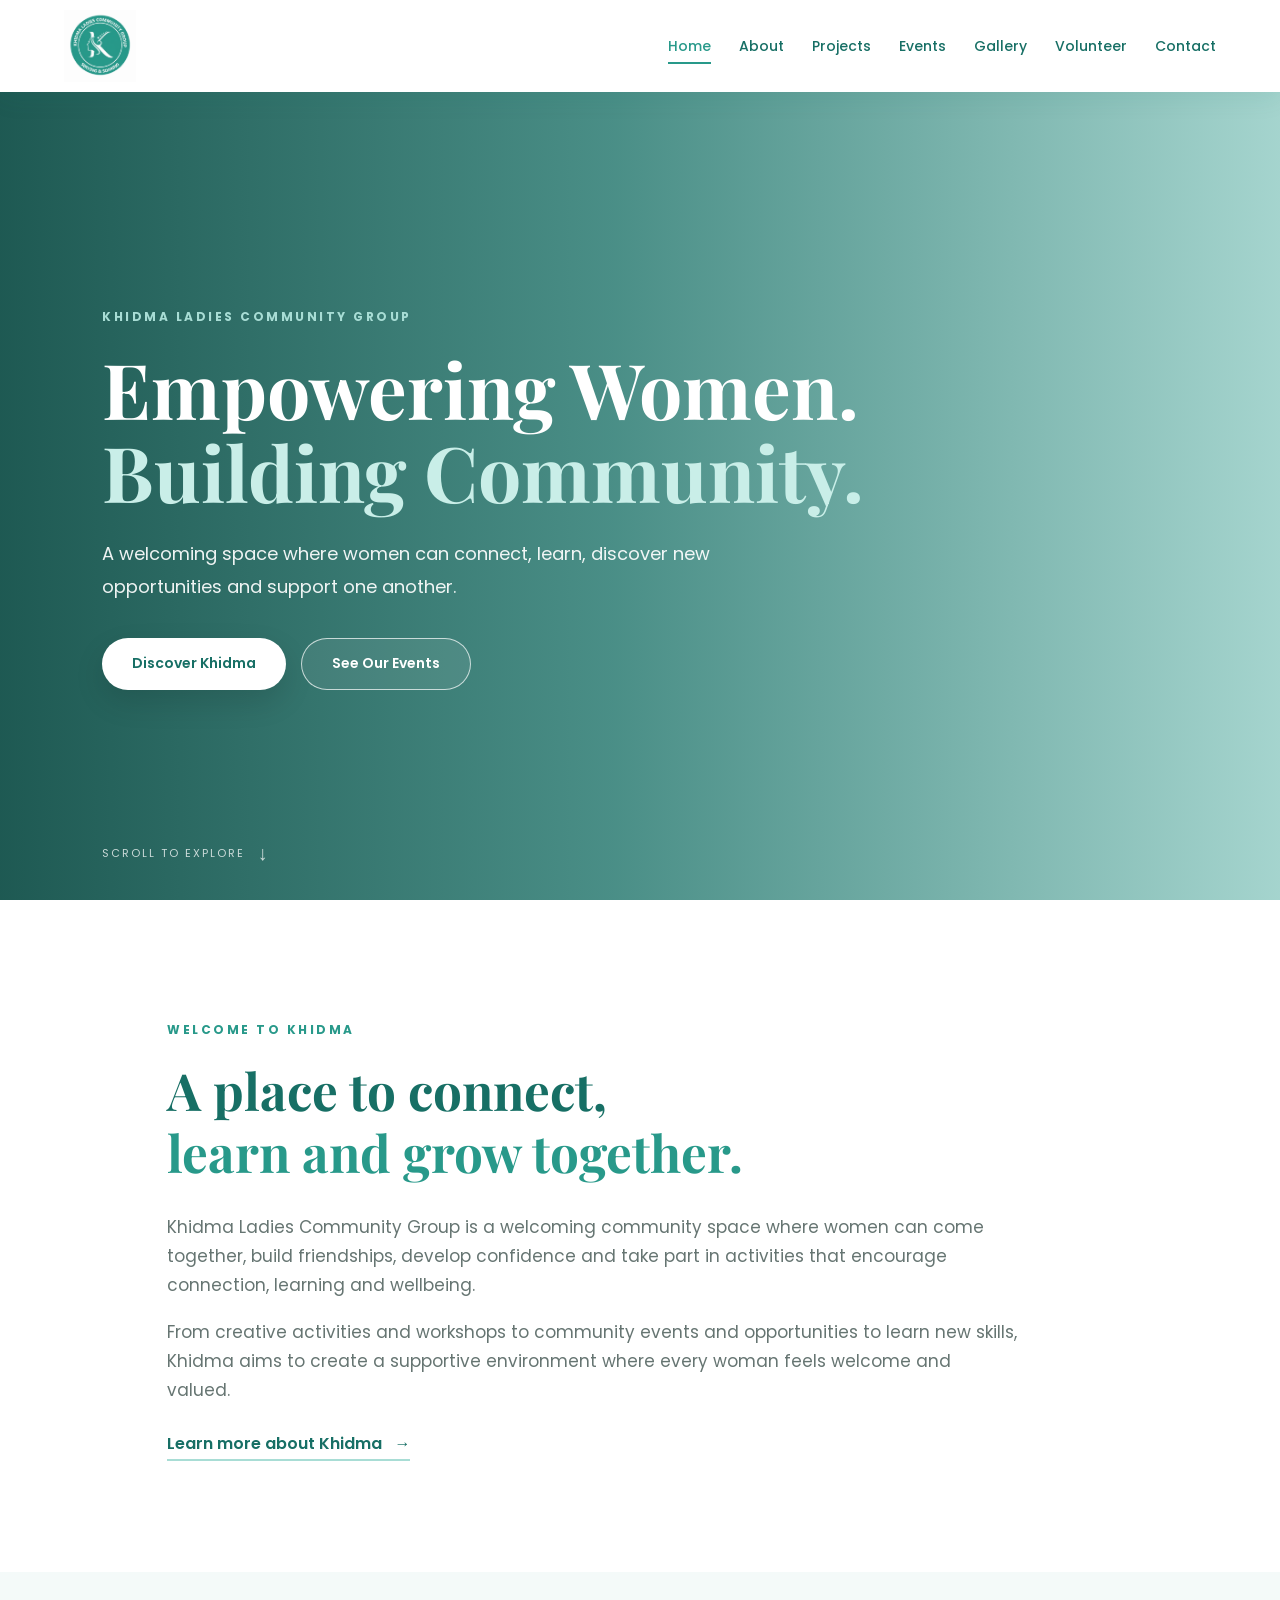
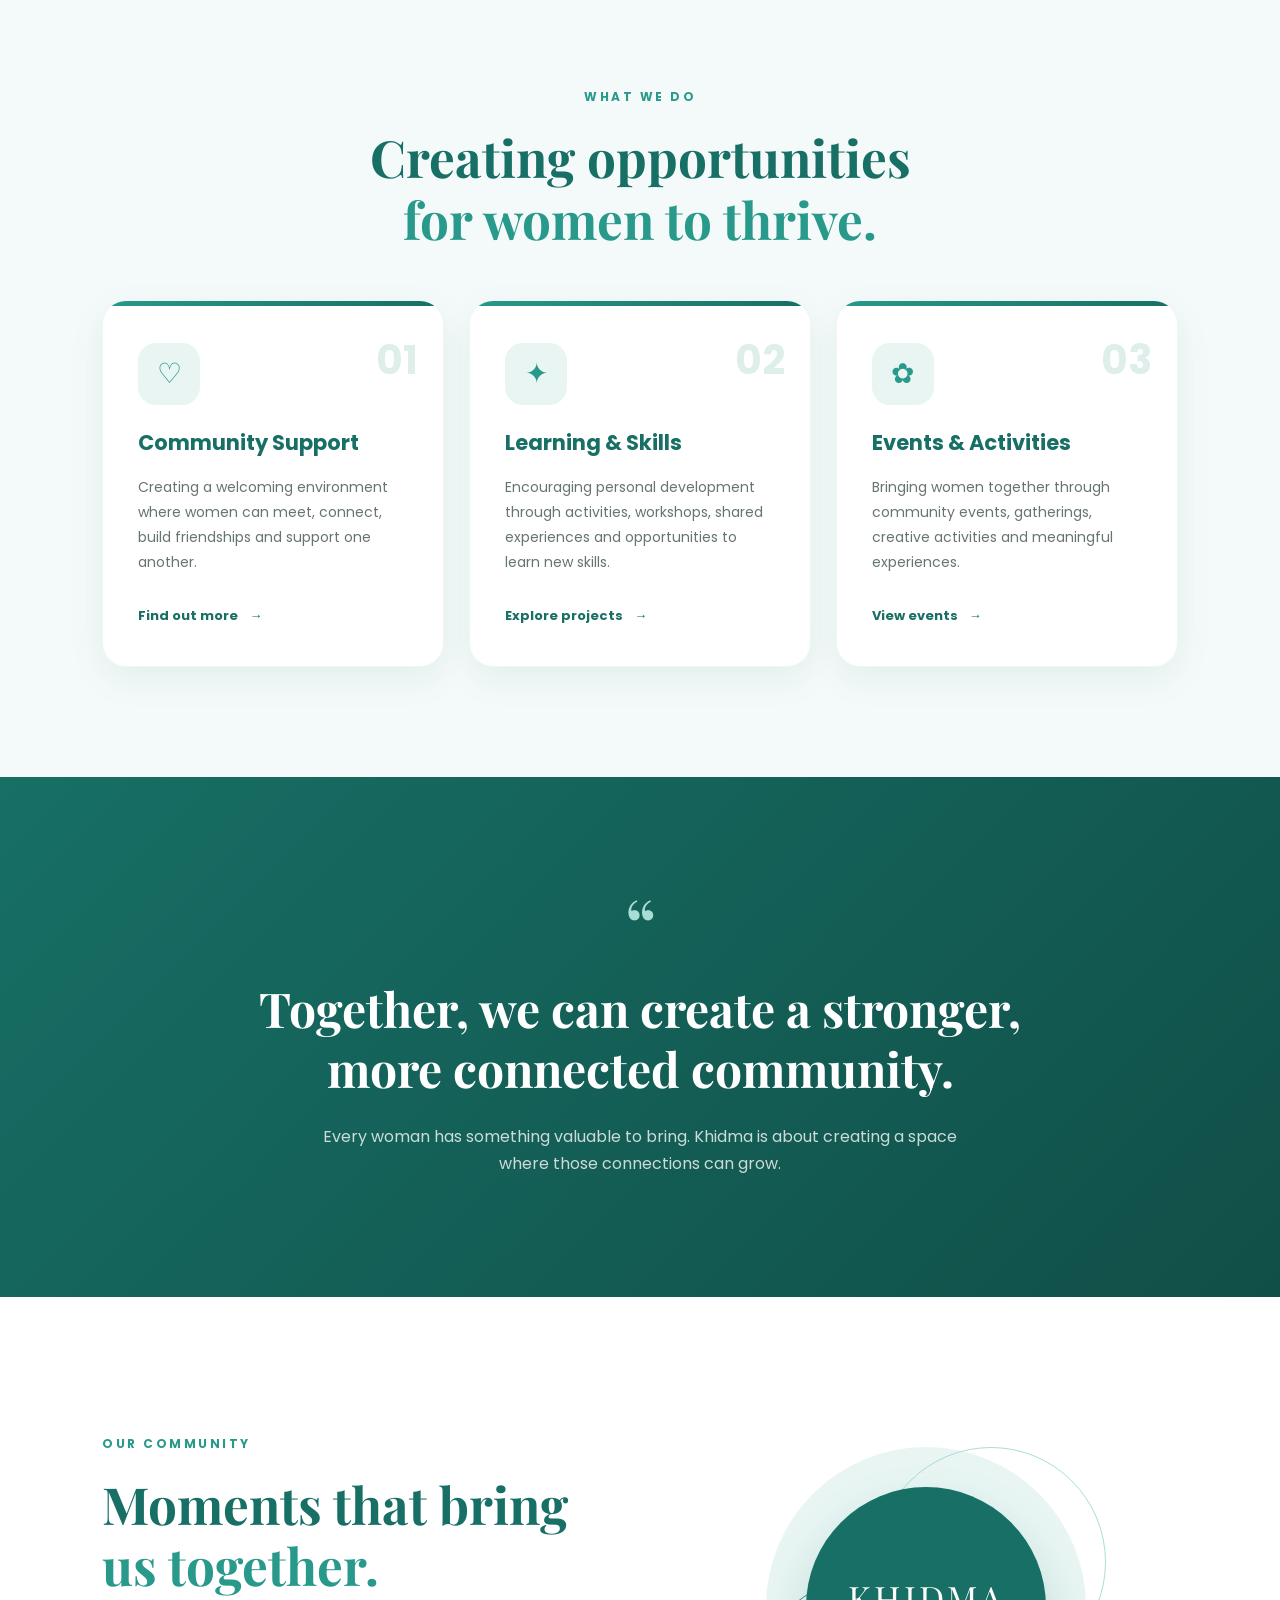
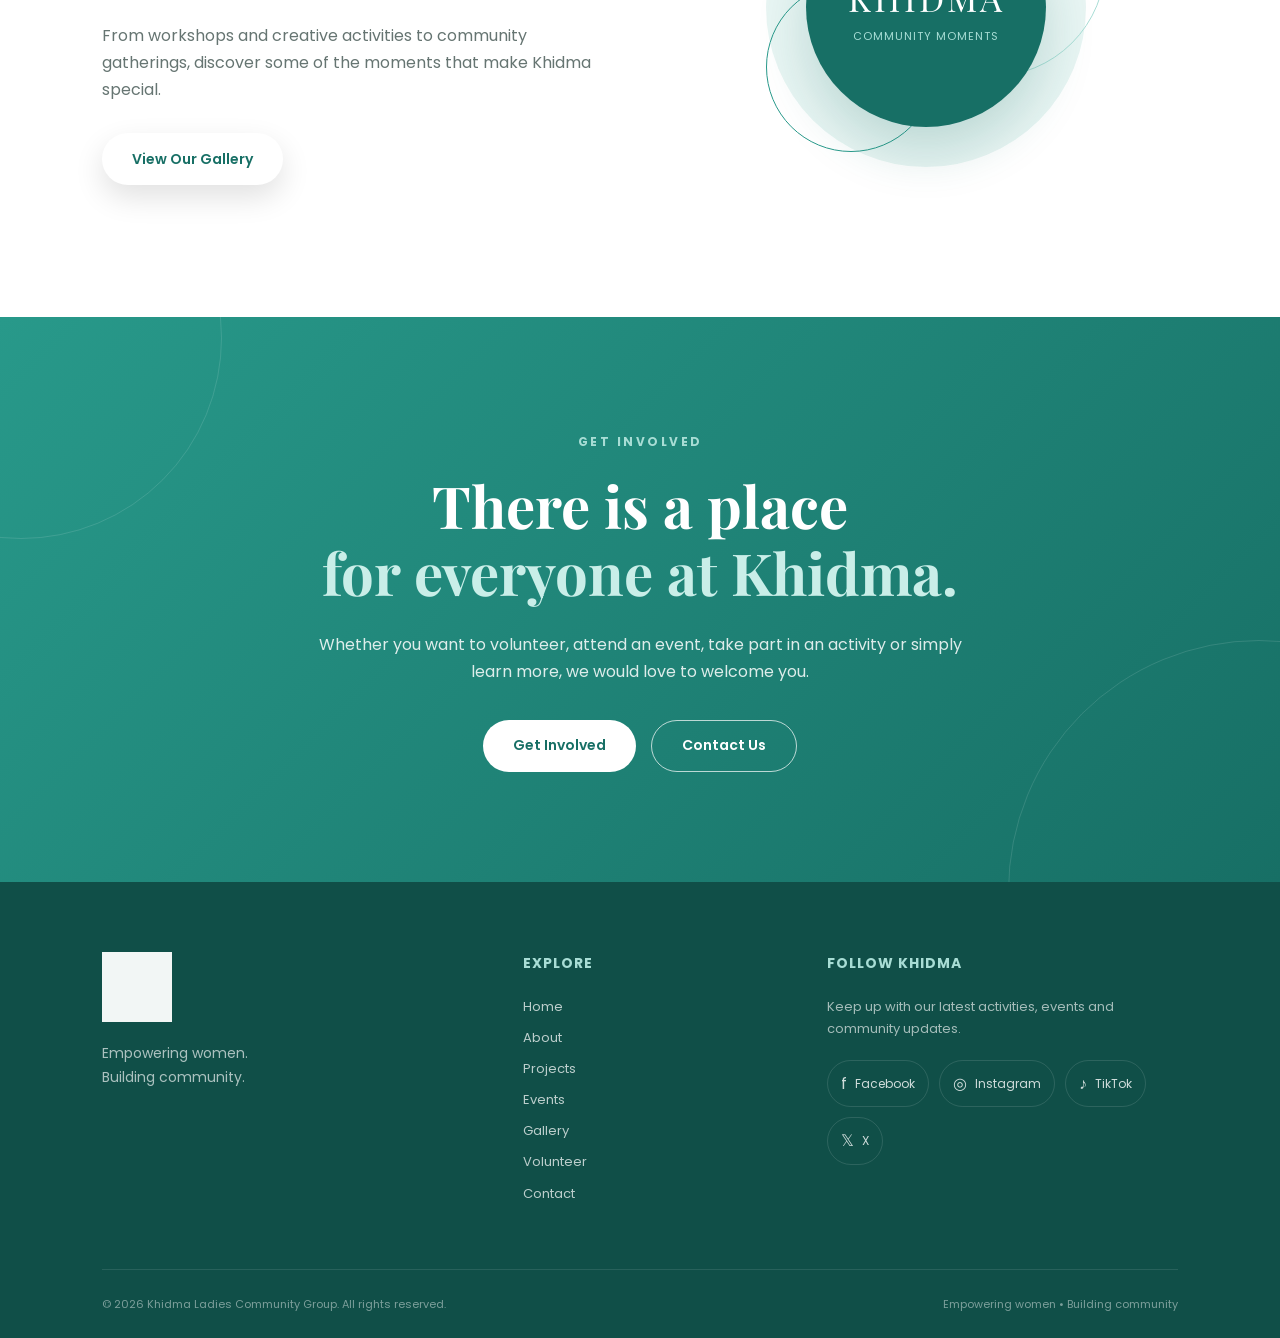
==== commit 1f0219c4: "Update index.html" ====
--- a/index.html
+++ b/index.html
@@ -1,586 +1,718 @@
 <!DOCTYPE html>
-
 <html lang="en">
 
 <head>
 
-```
-<meta charset="UTF-8">
-<meta name="viewport" content="width=device-width, initial-scale=1.0">
-
-<meta
-    name="description"
-    content="Khidma Ladies Community Group — empowering women, building community and creating opportunities to connect, learn and grow."
->
-
-<title>Khidma Ladies Community Group</title>
-
-<!-- Google Fonts -->
-<link rel="preconnect" href="https://fonts.googleapis.com">
-<link rel="preconnect" href="https://fonts.gstatic.com" crossorigin>
-
-<link
-    href="https://fonts.googleapis.com/css2?family=Poppins:wght@300;400;500;600;700&family=Playfair+Display:wght@600;700&display=swap"
-    rel="stylesheet"
->
-
-<!-- Website CSS -->
-<link rel="stylesheet" href="css/style.css">
-```
+    <meta charset="UTF-8">
+    <meta name="viewport" content="width=device-width, initial-scale=1.0">
+
+    <meta
+        name="description"
+        content="Khidma Ladies Community Group — empowering women, building community and creating opportunities to connect, learn and grow."
+    >
+
+    <title>Khidma Ladies Community Group</title>
+
+    <!-- Google Fonts -->
+    <link rel="preconnect" href="https://fonts.googleapis.com">
+    <link rel="preconnect" href="https://fonts.gstatic.com" crossorigin>
+
+    <link
+        href="https://fonts.googleapis.com/css2?family=Poppins:wght@300;400;500;600;700&family=Playfair+Display:wght@600;700&display=swap"
+        rel="stylesheet"
+    >
+
+    <!-- Website CSS -->
+    <link rel="stylesheet" href="css/style.css">
 
 </head>
 
+
 <body>
 
-```
-<!-- =========================
-     NAVIGATION
-========================== -->
-
-<header class="site-header">
-
-    <nav class="navbar">
-
-        <div class="logo">
-
-            <a href="index.html" aria-label="Khidma Ladies Community Group home">
-
-                <img
-                    src="images/khidma-logo.png"
-                    alt="Khidma Ladies Community Group"
+    <!-- =========================
+         NAVIGATION
+    ========================== -->
+
+    <header class="site-header">
+
+        <nav class="navbar">
+
+            <div class="logo">
+
+                <a
+                    href="index.html"
+                    aria-label="Khidma Ladies Community Group home"
                 >
 
+                    <img
+                        src="images/khidma-logo.png"
+                        alt="Khidma Ladies Community Group"
+                    >
+
+                </a>
+
+            </div>
+
+
+            <!-- Mobile Menu Button -->
+
+            <button
+                type="button"
+                class="menu-toggle"
+                aria-label="Open navigation menu"
+                aria-expanded="false"
+                aria-controls="main-navigation"
+            >
+
+                <span></span>
+                <span></span>
+                <span></span>
+
+            </button>
+
+
+            <!-- Main Navigation -->
+
+            <ul
+                class="nav-links"
+                id="main-navigation"
+            >
+
+                <li>
+                    <a
+                        href="index.html"
+                        class="active"
+                    >
+                        Home
+                    </a>
+                </li>
+
+                <li>
+                    <a href="pages/about.html">
+                        About
+                    </a>
+                </li>
+
+                <li>
+                    <a href="pages/projects.html">
+                        Projects
+                    </a>
+                </li>
+
+                <li>
+                    <a href="pages/events.html">
+                        Events
+                    </a>
+                </li>
+
+                <li>
+                    <a href="pages/gallery.html">
+                        Gallery
+                    </a>
+                </li>
+
+                <li>
+                    <a href="pages/volunteer.html">
+                        Volunteer
+                    </a>
+                </li>
+
+                <li>
+                    <a href="pages/contact.html">
+                        Contact
+                    </a>
+                </li>
+
+            </ul>
+
+        </nav>
+
+    </header>
+
+
+
+    <!-- =========================
+         HERO SECTION
+    ========================== -->
+
+    <main>
+
+        <section class="hero">
+
+            <div class="hero-overlay"></div>
+
+            <div class="hero-content">
+
+                <span class="hero-label">
+                    KHIDMA LADIES COMMUNITY GROUP
+                </span>
+
+                <h1>
+                    Empowering Women.<br>
+                    <span>Building Community.</span>
+                </h1>
+
+                <p>
+                    A welcoming space where women can connect, learn,
+                    discover new opportunities and support one another.
+                </p>
+
+                <div class="hero-buttons">
+
+                    <a
+                        href="pages/about.html"
+                        class="btn btn-primary"
+                    >
+                        Discover Khidma
+                    </a>
+
+                    <a
+                        href="pages/events.html"
+                        class="btn btn-outline"
+                    >
+                        See Our Events
+                    </a>
+
+                </div>
+
+            </div>
+
+
+            <div class="hero-scroll">
+
+                <span>
+                    Scroll to explore
+                </span>
+
+                <span class="scroll-arrow">
+                    ↓
+                </span>
+
+            </div>
+
+        </section>
+
+
+
+        <!-- =========================
+             INTRODUCTION
+        ========================== -->
+
+        <section class="welcome">
+
+            <div class="section-heading">
+
+                <span class="section-label">
+                    WELCOME TO KHIDMA
+                </span>
+
+                <h2>
+                    A place to connect,<br>
+                    <span>learn and grow together.</span>
+                </h2>
+
+            </div>
+
+
+            <div class="welcome-content">
+
+                <p>
+                    Khidma Ladies Community Group is a welcoming community
+                    space where women can come together, build friendships,
+                    develop confidence and take part in activities that
+                    encourage connection, learning and wellbeing.
+                </p>
+
+                <p>
+                    From creative activities and workshops to community
+                    events and opportunities to learn new skills, Khidma
+                    aims to create a supportive environment where every
+                    woman feels welcome and valued.
+                </p>
+
+            </div>
+
+
+            <a
+                href="pages/about.html"
+                class="text-link"
+            >
+                Learn more about Khidma
+                <span>→</span>
             </a>
 
+        </section>
+
+
+
+        <!-- =========================
+             COMMUNITY AREAS
+        ========================== -->
+
+        <section class="community-areas">
+
+            <div class="section-heading centered">
+
+                <span class="section-label">
+                    WHAT WE DO
+                </span>
+
+                <h2>
+                    Creating opportunities<br>
+                    <span>for women to thrive.</span>
+                </h2>
+
+            </div>
+
+
+            <div class="cards">
+
+
+                <!-- Community Support -->
+
+                <article class="card">
+
+                    <div class="card-icon">
+                        <span>♡</span>
+                    </div>
+
+                    <div class="card-number">
+                        01
+                    </div>
+
+                    <h3>
+                        Community Support
+                    </h3>
+
+                    <p>
+                        Creating a welcoming environment where women
+                        can meet, connect, build friendships and
+                        support one another.
+                    </p>
+
+                    <a
+                        href="pages/about.html"
+                        class="card-link"
+                    >
+                        Find out more
+                        <span>→</span>
+                    </a>
+
+                </article>
+
+
+
+                <!-- Learning & Skills -->
+
+                <article class="card">
+
+                    <div class="card-icon">
+                        <span>✦</span>
+                    </div>
+
+                    <div class="card-number">
+                        02
+                    </div>
+
+                    <h3>
+                        Learning &amp; Skills
+                    </h3>
+
+                    <p>
+                        Encouraging personal development through
+                        activities, workshops, shared experiences
+                        and opportunities to learn new skills.
+                    </p>
+
+                    <a
+                        href="pages/projects.html"
+                        class="card-link"
+                    >
+                        Explore projects
+                        <span>→</span>
+                    </a>
+
+                </article>
+
+
+
+                <!-- Events & Activities -->
+
+                <article class="card">
+
+                    <div class="card-icon">
+                        <span>✿</span>
+                    </div>
+
+                    <div class="card-number">
+                        03
+                    </div>
+
+                    <h3>
+                        Events &amp; Activities
+                    </h3>
+
+                    <p>
+                        Bringing women together through community
+                        events, gatherings, creative activities and
+                        meaningful experiences.
+                    </p>
+
+                    <a
+                        href="pages/events.html"
+                        class="card-link"
+                    >
+                        View events
+                        <span>→</span>
+                    </a>
+
+                </article>
+
+            </div>
+
+        </section>
+
+
+
+        <!-- =========================
+             COMMUNITY STATEMENT
+        ========================== -->
+
+        <section class="community-statement">
+
+            <div class="statement-inner">
+
+                <span class="statement-mark">
+                    “
+                </span>
+
+                <h2>
+                    Together, we can create a stronger,
+                    more connected community.
+                </h2>
+
+                <p>
+                    Every woman has something valuable to bring.
+                    Khidma is about creating a space where those
+                    connections can grow.
+                </p>
+
+            </div>
+
+        </section>
+
+
+
+        <!-- =========================
+             GALLERY PREVIEW
+        ========================== -->
+
+        <section class="gallery-preview">
+
+            <div class="gallery-preview-content">
+
+                <div class="section-heading">
+
+                    <span class="section-label">
+                        OUR COMMUNITY
+                    </span>
+
+                    <h2>
+                        Moments that bring<br>
+                        <span>us together.</span>
+                    </h2>
+
+                    <p>
+                        From workshops and creative activities to
+                        community gatherings, discover some of the
+                        moments that make Khidma special.
+                    </p>
+
+                </div>
+
+
+                <a
+                    href="pages/gallery.html"
+                    class="btn btn-primary"
+                >
+                    View Our Gallery
+                </a>
+
+            </div>
+
+
+            <div class="gallery-decoration">
+
+                <div class="gallery-circle circle-one"></div>
+
+                <div class="gallery-circle circle-two"></div>
+
+                <div class="gallery-circle circle-three"></div>
+
+                <div class="gallery-placeholder">
+
+                    <span>
+                        KHIDMA
+                    </span>
+
+                    <small>
+                        Community moments
+                    </small>
+
+                </div>
+
+            </div>
+
+        </section>
+
+
+
+        <!-- =========================
+             GET INVOLVED
+        ========================== -->
+
+        <section class="call-to-action">
+
+            <div class="cta-content">
+
+                <span class="section-label light">
+                    GET INVOLVED
+                </span>
+
+                <h2>
+                    There is a place<br>
+                    <span>for everyone at Khidma.</span>
+                </h2>
+
+                <p>
+                    Whether you want to volunteer, attend an event,
+                    take part in an activity or simply learn more,
+                    we would love to welcome you.
+                </p>
+
+                <div class="cta-buttons">
+
+                    <a
+                        href="pages/volunteer.html"
+                        class="btn btn-white"
+                    >
+                        Get Involved
+                    </a>
+
+                    <a
+                        href="pages/contact.html"
+                        class="btn btn-transparent"
+                    >
+                        Contact Us
+                    </a>
+
+                </div>
+
+            </div>
+
+        </section>
+
+    </main>
+
+
+
+    <!-- =========================
+         FOOTER
+    ========================== -->
+
+    <footer>
+
+        <div class="footer-inner">
+
+
+            <!-- Footer Brand -->
+
+            <div class="footer-brand">
+
+                <a
+                    href="index.html"
+                    class="footer-logo"
+                >
+
+                    <img
+                        src="images/khidma-logo.png"
+                        alt="Khidma Ladies Community Group"
+                    >
+
+                </a>
+
+                <p>
+                    Empowering women.<br>
+                    Building community.
+                </p>
+
+            </div>
+
+
+
+            <!-- Footer Links -->
+
+            <div class="footer-links">
+
+                <h3>
+                    Explore
+                </h3>
+
+                <a href="index.html">
+                    Home
+                </a>
+
+                <a href="pages/about.html">
+                    About
+                </a>
+
+                <a href="pages/projects.html">
+                    Projects
+                </a>
+
+                <a href="pages/events.html">
+                    Events
+                </a>
+
+                <a href="pages/gallery.html">
+                    Gallery
+                </a>
+
+                <a href="pages/volunteer.html">
+                    Volunteer
+                </a>
+
+                <a href="pages/contact.html">
+                    Contact
+                </a>
+
+            </div>
+
+
+
+            <!-- Footer Social Media -->
+
+            <div class="footer-social-section">
+
+                <h3>
+                    Follow Khidma
+                </h3>
+
+                <p>
+                    Keep up with our latest activities,
+                    events and community updates.
+                </p>
+
+
+                <div class="footer-social">
+
+
+                    <!-- Facebook -->
+
+                    <a
+                        href="https://www.facebook.com/p/Khidma-Ladies-Community-Group-100086291350616/"
+                        target="_blank"
+                        rel="noopener noreferrer"
+                        aria-label="Follow Khidma on Facebook"
+                    >
+
+                        <span>
+                            f
+                        </span>
+
+                        Facebook
+
+                    </a>
+
+
+
+                    <!-- Instagram -->
+
+                    <a
+                        href="https://www.instagram.com/khidmaladiescommunity/"
+                        target="_blank"
+                        rel="noopener noreferrer"
+                        aria-label="Follow Khidma on Instagram"
+                    >
+
+                        <span>
+                            ◎
+                        </span>
+
+                        Instagram
+
+                    </a>
+
+
+
+                    <!-- TikTok -->
+
+                    <a
+                        href="https://www.tiktok.com/@khidmaladies"
+                        target="_blank"
+                        rel="noopener noreferrer"
+                        aria-label="Follow Khidma on TikTok"
+                    >
+
+                        <span>
+                            ♪
+                        </span>
+
+                        TikTok
+
+                    </a>
+
+
+
+                    <!-- X -->
+
+                    <a
+                        href="https://x.com/KhidmaGroup"
+                        target="_blank"
+                        rel="noopener noreferrer"
+                        aria-label="Follow Khidma on X"
+                    >
+
+                        <span>
+                            𝕏
+                        </span>
+
+                        X
+
+                    </a>
+
+                </div>
+
+            </div>
+
         </div>
 
 
-        <button
-            class="menu-toggle"
-            aria-label="Open navigation menu"
-            aria-expanded="false"
-            aria-controls="main-navigation"
-        >
-            <span></span>
-            <span></span>
-            <span></span>
-        </button>
-
-
-        <ul class="nav-links" id="main-navigation">
-
-            <li>
-                <a href="index.html" class="active">Home</a>
-            </li>
-
-            <li>
-                <a href="pages/about.html">About</a>
-            </li>
-
-            <li>
-                <a href="pages/projects.html">Projects</a>
-            </li>
-
-            <li>
-                <a href="pages/events.html">Events</a>
-            </li>
-
-            <li>
-                <a href="pages/gallery.html">Gallery</a>
-            </li>
-
-            <li>
-                <a href="pages/volunteer.html">Volunteer</a>
-            </li>
-
-            <li>
-                <a href="pages/contact.html">Contact</a>
-            </li>
-
-        </ul>
-
-    </nav>
-
-</header>
-
-
-
-<!-- =========================
-     HERO SECTION
-========================== -->
-
-<main>
-
-    <section class="hero">
-
-        <div class="hero-overlay"></div>
-
-        <div class="hero-content">
-
-            <span class="hero-label">
-                KHIDMA LADIES COMMUNITY GROUP
-            </span>
-
-            <h1>
-                Empowering Women.<br>
-                <span>Building Community.</span>
-            </h1>
+        <!-- Footer Bottom -->
+
+        <div class="footer-bottom">
 
             <p>
-                A welcoming space where women can connect, learn,
-                discover new opportunities and support one another.
+                © 2026 Khidma Ladies Community Group.
+                All rights reserved.
             </p>
 
-            <div class="hero-buttons">
-
-                <a href="pages/about.html" class="btn btn-primary">
-                    Discover Khidma
-                </a>
-
-                <a href="pages/events.html" class="btn btn-outline">
-                    See Our Events
-                </a>
-
-            </div>
+            <p>
+                Empowering women • Building community
+            </p>
 
         </div>
 
-        <div class="hero-scroll">
-
-            <span>Scroll to explore</span>
-
-            <span class="scroll-arrow">↓</span>
-
-        </div>
-
-    </section>
+    </footer>
 
 
 
     <!-- =========================
-         INTRODUCTION
+         JAVASCRIPT
     ========================== -->
 
-    <section class="welcome">
-
-        <div class="section-heading">
-
-            <span class="section-label">
-                WELCOME TO KHIDMA
-            </span>
-
-            <h2>
-                A place to connect,<br>
-                <span>learn and grow together.</span>
-            </h2>
-
-        </div>
-
-
-        <div class="welcome-content">
-
-            <p>
-                Khidma Ladies Community Group is a welcoming community
-                space where women can come together, build friendships,
-                develop confidence and take part in activities that
-                encourage connection, learning and wellbeing.
-            </p>
-
-            <p>
-                From creative activities and workshops to community
-                events and opportunities to learn new skills, Khidma
-                aims to create a supportive environment where every
-                woman feels welcome and valued.
-            </p>
-
-        </div>
-
-        <a href="pages/about.html" class="text-link">
-            Learn more about Khidma <span>→</span>
-        </a>
-
-    </section>
-
-
-
-    <!-- =========================
-         COMMUNITY AREAS
-    ========================== -->
-
-    <section class="community-areas">
-
-        <div class="section-heading centered">
-
-            <span class="section-label">
-                WHAT WE DO
-            </span>
-
-            <h2>
-                Creating opportunities<br>
-                <span>for women to thrive.</span>
-            </h2>
-
-        </div>
-
-
-        <div class="cards">
-
-
-            <!-- Community Support -->
-
-            <article class="card">
-
-                <div class="card-icon">
-                    <span>♡</span>
-                </div>
-
-                <div class="card-number">
-                    01
-                </div>
-
-                <h3>
-                    Community Support
-                </h3>
-
-                <p>
-                    Creating a welcoming environment where women
-                    can meet, connect, build friendships and
-                    support one another.
-                </p>
-
-                <a href="pages/about.html" class="card-link">
-                    Find out more <span>→</span>
-                </a>
-
-            </article>
-
-
-
-            <!-- Learning & Skills -->
-
-            <article class="card">
-
-                <div class="card-icon">
-                    <span>✦</span>
-                </div>
-
-                <div class="card-number">
-                    02
-                </div>
-
-                <h3>
-                    Learning &amp; Skills
-                </h3>
-
-                <p>
-                    Encouraging personal development through
-                    activities, workshops, shared experiences
-                    and opportunities to learn new skills.
-                </p>
-
-                <a href="pages/projects.html" class="card-link">
-                    Explore projects <span>→</span>
-                </a>
-
-            </article>
-
-
-
-            <!-- Events & Activities -->
-
-            <article class="card">
-
-                <div class="card-icon">
-                    <span>✿</span>
-                </div>
-
-                <div class="card-number">
-                    03
-                </div>
-
-                <h3>
-                    Events &amp; Activities
-                </h3>
-
-                <p>
-                    Bringing women together through community
-                    events, gatherings, creative activities and
-                    meaningful experiences.
-                </p>
-
-                <a href="pages/events.html" class="card-link">
-                    View events <span>→</span>
-                </a>
-
-            </article>
-
-        </div>
-
-    </section>
-
-
-
-    <!-- =========================
-         COMMUNITY STATEMENT
-    ========================== -->
-
-    <section class="community-statement">
-
-        <div class="statement-inner">
-
-            <span class="statement-mark">
-                “
-            </span>
-
-            <h2>
-                Together, we can create a stronger,
-                more connected community.
-            </h2>
-
-            <p>
-                Every woman has something valuable to bring.
-                Khidma is about creating a space where those
-                connections can grow.
-            </p>
-
-        </div>
-
-    </section>
-
-
-
-    <!-- =========================
-         GALLERY PREVIEW
-    ========================== -->
-
-    <section class="gallery-preview">
-
-        <div class="gallery-preview-content">
-
-            <div class="section-heading">
-
-                <span class="section-label">
-                    OUR COMMUNITY
-                </span>
-
-                <h2>
-                    Moments that bring<br>
-                    <span>us together.</span>
-                </h2>
-
-                <p>
-                    From workshops and creative activities to
-                    community gatherings, discover some of the
-                    moments that make Khidma special.
-                </p>
-
-            </div>
-
-            <a href="pages/gallery.html" class="btn btn-primary">
-                View Our Gallery
-            </a>
-
-        </div>
-
-
-        <div class="gallery-decoration">
-
-            <div class="gallery-circle circle-one"></div>
-            <div class="gallery-circle circle-two"></div>
-            <div class="gallery-circle circle-three"></div>
-
-            <div class="gallery-placeholder">
-                <span>KHIDMA</span>
-                <small>Community moments</small>
-            </div>
-
-        </div>
-
-    </section>
-
-
-
-    <!-- =========================
-         GET INVOLVED
-    ========================== -->
-
-    <section class="call-to-action">
-
-        <div class="cta-content">
-
-            <span class="section-label light">
-                GET INVOLVED
-            </span>
-
-            <h2>
-                There is a place<br>
-                <span>for everyone at Khidma.</span>
-            </h2>
-
-            <p>
-                Whether you want to volunteer, attend an event,
-                take part in an activity or simply learn more,
-                we would love to welcome you.
-            </p>
-
-            <div class="cta-buttons">
-
-                <a href="pages/volunteer.html" class="btn btn-white">
-                    Get Involved
-                </a>
-
-                <a href="pages/contact.html" class="btn btn-transparent">
-                    Contact Us
-                </a>
-
-            </div>
-
-        </div>
-
-    </section>
-
-</main>
-
-
-
-<!-- =========================
-     FOOTER
-========================== -->
-
-<footer>
-
-    <div class="footer-inner">
-
-
-        <div class="footer-brand">
-
-            <a href="index.html" class="footer-logo">
-
-                <img
-                    src="images/khidma-logo.png"
-                    alt="Khidma Ladies Community Group"
-                >
-
-            </a>
-
-            <p>
-                Empowering women.<br>
-                Building community.
-            </p>
-
-        </div>
-
-
-
-        <div class="footer-links">
-
-            <h3>
-                Explore
-            </h3>
-
-            <a href="index.html">Home</a>
-
-            <a href="pages/about.html">About</a>
-
-            <a href="pages/projects.html">Projects</a>
-
-            <a href="pages/events.html">Events</a>
-
-            <a href="pages/gallery.html">Gallery</a>
-
-            <a href="pages/volunteer.html">Volunteer</a>
-
-            <a href="pages/contact.html">Contact</a>
-
-        </div>
-
-
-
-        <div class="footer-social-section">
-
-            <h3>
-                Follow Khidma
-            </h3>
-
-            <p>
-                Keep up with our latest activities,
-                events and community updates.
-            </p>
-
-
-            <div class="footer-social">
-
-
-                <a
-                    href="https://www.facebook.com/p/Khidma-Ladies-Community-Group-100086291350616/"
-                    target="_blank"
-                    rel="noopener noreferrer"
-                    aria-label="Follow Khidma on Facebook"
-                >
-                    <span>f</span>
-                    Facebook
-                </a>
-
-
-                <a
-                    href="https://www.instagram.com/khidmaladiescommunity/"
-                    target="_blank"
-                    rel="noopener noreferrer"
-                    aria-label="Follow Khidma on Instagram"
-                >
-                    <span>◎</span>
-                    Instagram
-                </a>
-
-
-                <a
-                    href="https://www.tiktok.com/@khidmaladies"
-                    target="_blank"
-                    rel="noopener noreferrer"
-                    aria-label="Follow Khidma on TikTok"
-                >
-                    <span>♪</span>
-                    TikTok
-                </a>
-
-
-                <a
-                    href="https://x.com/KhidmaGroup"
-                    target="_blank"
-                    rel="noopener noreferrer"
-                    aria-label="Follow Khidma on X"
-                >
-                    <span>𝕏</span>
-                    X
-                </a>
-
-            </div>
-
-        </div>
-
-    </div>
-
-
-    <div class="footer-bottom">
-
-        <p>
-            © 2026 Khidma Ladies Community Group. All rights reserved.
-        </p>
-
-        <p>
-            Empowering women • Building community
-        </p>
-
-    </div>
-
-</footer>
-
-
-
-<!-- JavaScript -->
-
-<script src="js/script.js"></script>
-```
+    <script src="js/script.js"></script>
 
 </body>
 
--- a/css/style.css
+++ b/css/style.css
@@ -1,309 +1,1052 @@
 * {
-    margin: 0;
-    padding: 0;
-    box-sizing: border-box;
+  margin: 0;
+  padding: 0;
+  box-sizing: border-box;
+  }
+
+html {
+scroll-behavior: smooth;
 }
 
 body {
-    font-family: 'Poppins', sans-serif;
-    line-height: 1.6;
-    color: #333;
-    background: #ffffff;
-}
-
-
-/* =========================
-   Navigation
-========================= */
-
-header {
-    background: #ffffff;
-    box-shadow: 0 4px 15px rgba(40, 153, 138, 0.15);
-    position: sticky;
-    top: 0;
-    z-index: 1000;
+font-family: 'Poppins', sans-serif;
+line-height: 1.7;
+color: #303b39;
+background: #ffffff;
+overflow-x: hidden;
+}
+
+img {
+max-width: 100%;
+}
+
+a {
+color: inherit;
+}
+
+button,
+a {
+-webkit-tap-highlight-color: transparent;
+}
+
+/* =========================
+COLOURS
+========================= */
+
+:root {
+--deep-green: #176F65;
+--main-green: #28998A;
+--light-green: #E8F5F3;
+--pale-green: #F4FAF9;
+--dark-green: #104F48;
+--soft-green: #A8DDD5;
+--white: #ffffff;
+--text: #303b39;
+--muted: #667572;
+}
+
+/* =========================
+HEADER
+========================= */
+
+.site-header {
+background: rgba(255, 255, 255, 0.97);
+box-shadow: 0 4px 25px rgba(23, 111, 101, 0.10);
+position: sticky;
+top: 0;
+z-index: 1000;
+backdrop-filter: blur(12px);
 }
 
 .navbar {
+max-width: 1400px;
+margin: 0 auto;
+min-height: 92px;
+padding: 10px 5%;
+display: flex;
+justify-content: space-between;
+align-items: center;
+}
+
+.logo img {
+height: 72px;
+width: auto;
+display: block;
+transition: 0.3s ease;
+}
+
+.logo img:hover {
+transform: scale(1.03);
+}
+
+.nav-links {
+list-style: none;
+display: flex;
+align-items: center;
+gap: 28px;
+}
+
+.nav-links a {
+position: relative;
+text-decoration: none;
+color: var(--deep-green);
+font-size: 14px;
+font-weight: 500;
+padding: 8px 0;
+transition: 0.3s ease;
+}
+
+.nav-links a::after {
+content: "";
+position: absolute;
+left: 0;
+bottom: 0;
+width: 0;
+height: 2px;
+background: var(--main-green);
+transition: 0.3s ease;
+}
+
+.nav-links a:hover,
+.nav-links a.active {
+color: var(--main-green);
+}
+
+.nav-links a:hover::after,
+.nav-links a.active::after {
+width: 100%;
+}
+
+/* =========================
+MOBILE MENU BUTTON
+========================= */
+
+.menu-toggle {
+display: none;
+width: 45px;
+height: 45px;
+border: none;
+background: var(--light-green);
+border-radius: 12px;
+cursor: pointer;
+padding: 10px;
+}
+
+.menu-toggle span {
+display: block;
+width: 24px;
+height: 2px;
+background: var(--deep-green);
+margin: 5px auto;
+transition: 0.3s;
+}
+
+/* =========================
+HERO
+========================= */
+
+.hero {
+min-height: calc(100vh - 92px);
+position: relative;
+display: flex;
+align-items: center;
+padding: 100px 8%;
+background:
+url("../images/community.jpg");
+background-size: cover;
+background-position: center;
+isolation: isolate;
+}
+
+.hero-overlay {
+position: absolute;
+inset: 0;
+background:
+linear-gradient(
+90deg,
+rgba(16, 79, 72, 0.94) 0%,
+rgba(23, 111, 101, 0.78) 48%,
+rgba(40, 153, 138, 0.42) 100%
+);
+z-index: -1;
+}
+
+.hero-content {
+max-width: 780px;
+color: var(--white);
+animation: heroFade 1s ease forwards;
+}
+
+@keyframes heroFade {
+from {
+opacity: 0;
+transform: translateY(25px);
+}
+
+```
+to {
+    opacity: 1;
+    transform: translateY(0);
+}
+```
+
+}
+
+.hero-label,
+.section-label {
+display: inline-block;
+font-size: 12px;
+font-weight: 700;
+letter-spacing: 2.5px;
+margin-bottom: 20px;
+}
+
+.hero-label {
+color: var(--soft-green);
+}
+
+.hero h1 {
+font-family: 'Playfair Display', serif;
+font-size: clamp(48px, 6vw, 78px);
+line-height: 1.08;
+font-weight: 700;
+margin-bottom: 25px;
+}
+
+.hero h1 span {
+color: #C9EEE8;
+}
+
+.hero p {
+max-width: 650px;
+font-size: 18px;
+line-height: 1.8;
+color: rgba(255, 255, 255, 0.92);
+margin-bottom: 35px;
+}
+
+.hero-buttons {
+display: flex;
+gap: 15px;
+flex-wrap: wrap;
+}
+
+.btn {
+display: inline-flex;
+align-items: center;
+justify-content: center;
+min-height: 52px;
+padding: 13px 30px;
+border-radius: 50px;
+text-decoration: none;
+font-weight: 600;
+font-size: 14px;
+transition: all 0.3s ease;
+}
+
+.btn-primary {
+background: var(--white);
+color: var(--deep-green);
+box-shadow: 0 12px 30px rgba(0, 0, 0, 0.12);
+}
+
+.btn-primary:hover {
+transform: translateY(-4px);
+background: var(--light-green);
+}
+
+.btn-outline {
+border: 1px solid rgba(255, 255, 255, 0.7);
+color: var(--white);
+background: rgba(255, 255, 255, 0.08);
+}
+
+.btn-outline:hover {
+background: var(--white);
+color: var(--deep-green);
+transform: translateY(-4px);
+}
+
+.hero-scroll {
+position: absolute;
+bottom: 30px;
+left: 8%;
+color: rgba(255, 255, 255, 0.75);
+display: flex;
+align-items: center;
+gap: 12px;
+font-size: 11px;
+text-transform: uppercase;
+letter-spacing: 2px;
+}
+
+.scroll-arrow {
+font-size: 20px;
+animation: scrollBounce 1.8s infinite;
+}
+
+@keyframes scrollBounce {
+0%,
+100% {
+transform: translateY(0);
+}
+
+```
+50% {
+    transform: translateY(7px);
+}
+```
+
+}
+
+/* =========================
+WELCOME
+========================= */
+
+.welcome {
+max-width: 1150px;
+margin: 0 auto;
+padding: 115px 8%;
+}
+
+.section-heading {
+margin-bottom: 30px;
+}
+
+.section-heading.centered {
+text-align: center;
+max-width: 750px;
+margin-left: auto;
+margin-right: auto;
+}
+
+.section-label {
+color: var(--main-green);
+}
+
+.section-heading h2 {
+font-family: 'Playfair Display', serif;
+color: var(--deep-green);
+font-size: clamp(36px, 4vw, 52px);
+line-height: 1.2;
+margin-bottom: 25px;
+}
+
+.section-heading h2 span {
+color: var(--main-green);
+}
+
+.welcome-content {
+max-width: 850px;
+margin-bottom: 25px;
+}
+
+.welcome-content p {
+font-size: 17px;
+color: var(--muted);
+margin-bottom: 18px;
+}
+
+.text-link {
+color: var(--deep-green);
+text-decoration: none;
+font-weight: 600;
+border-bottom: 2px solid var(--soft-green);
+padding-bottom: 4px;
+transition: 0.3s;
+}
+
+.text-link:hover {
+color: var(--main-green);
+border-color: var(--main-green);
+}
+
+.text-link span {
+margin-left: 8px;
+}
+
+/* =========================
+COMMUNITY AREAS
+========================= */
+
+.community-areas {
+background: var(--pale-green);
+padding: 110px 8%;
+}
+
+.cards {
+max-width: 1200px;
+margin: 50px auto 0;
+display: grid;
+grid-template-columns: repeat(3, 1fr);
+gap: 25px;
+}
+
+.card {
+position: relative;
+background: var(--white);
+padding: 42px 35px 38px;
+border-radius: 24px;
+box-shadow: 0 12px 35px rgba(23, 111, 101, 0.08);
+border: 1px solid rgba(40, 153, 138, 0.08);
+overflow: hidden;
+transition: 0.35s ease;
+}
+
+.card::before {
+content: "";
+position: absolute;
+top: 0;
+left: 0;
+width: 100%;
+height: 5px;
+background: linear-gradient(
+90deg,
+var(--main-green),
+var(--deep-green)
+);
+}
+
+.card:hover {
+transform: translateY(-10px);
+box-shadow: 0 20px 45px rgba(23, 111, 101, 0.15);
+}
+
+.card-icon {
+width: 62px;
+height: 62px;
+display: flex;
+align-items: center;
+justify-content: center;
+border-radius: 18px;
+background: var(--light-green);
+color: var(--main-green);
+font-size: 28px;
+margin-bottom: 20px;
+}
+
+.card-number {
+position: absolute;
+right: 25px;
+top: 25px;
+color: #DDEEEB;
+font-size: 40px;
+font-weight: 700;
+}
+
+.card h3 {
+position: relative;
+color: var(--deep-green);
+font-size: 21px;
+margin-bottom: 14px;
+}
+
+.card p {
+color: var(--muted);
+font-size: 14px;
+line-height: 1.8;
+margin-bottom: 25px;
+}
+
+.card-link {
+color: var(--deep-green);
+text-decoration: none;
+font-size: 13px;
+font-weight: 700;
+}
+
+.card-link span {
+margin-left: 8px;
+transition: 0.3s;
+}
+
+.card-link:hover {
+color: var(--main-green);
+}
+
+.card-link:hover span {
+margin-left: 13px;
+}
+
+/* =========================
+COMMUNITY STATEMENT
+========================= */
+
+.community-statement {
+padding: 120px 8%;
+background:
+linear-gradient(
+135deg,
+var(--deep-green),
+var(--dark-green)
+);
+color: var(--white);
+text-align: center;
+}
+
+.statement-inner {
+max-width: 850px;
+margin: auto;
+}
+
+.statement-mark {
+display: block;
+font-family: 'Playfair Display', serif;
+font-size: 80px;
+line-height: 0.7;
+color: var(--soft-green);
+margin-bottom: 25px;
+}
+
+.statement-inner h2 {
+font-family: 'Playfair Display', serif;
+font-size: clamp(32px, 4vw, 48px);
+line-height: 1.25;
+margin-bottom: 25px;
+}
+
+.statement-inner p {
+max-width: 650px;
+margin: auto;
+color: rgba(255, 255, 255, 0.78);
+font-size: 16px;
+}
+
+/* =========================
+GALLERY PREVIEW
+========================= */
+
+.gallery-preview {
+min-height: 600px;
+display: grid;
+grid-template-columns: 1fr 1fr;
+align-items: center;
+gap: 70px;
+padding: 110px 8%;
+background: var(--white);
+}
+
+.gallery-preview-content {
+max-width: 570px;
+margin-left: auto;
+}
+
+.gallery-preview-content p {
+color: var(--muted);
+margin-bottom: 30px;
+font-size: 16px;
+}
+
+.gallery-decoration {
+position: relative;
+min-height: 400px;
+display: flex;
+justify-content: center;
+align-items: center;
+}
+
+.gallery-circle {
+position: absolute;
+border-radius: 50%;
+}
+
+.circle-one {
+width: 320px;
+height: 320px;
+background: var(--light-green);
+}
+
+.circle-two {
+width: 230px;
+height: 230px;
+border: 1px solid var(--soft-green);
+transform: translate(65px, -45px);
+}
+
+.circle-three {
+width: 170px;
+height: 170px;
+border: 1px solid var(--main-green);
+transform: translate(-75px, 60px);
+}
+
+.gallery-placeholder {
+position: relative;
+z-index: 2;
+width: 240px;
+height: 240px;
+border-radius: 50%;
+background: var(--deep-green);
+color: white;
+display: flex;
+flex-direction: column;
+align-items: center;
+justify-content: center;
+box-shadow: 0 25px 50px rgba(23, 111, 101, 0.2);
+}
+
+.gallery-placeholder span {
+font-family: 'Playfair Display', serif;
+font-size: 35px;
+letter-spacing: 3px;
+}
+
+.gallery-placeholder small {
+color: var(--soft-green);
+font-size: 11px;
+letter-spacing: 1px;
+text-transform: uppercase;
+}
+
+/* =========================
+CALL TO ACTION
+========================= */
+
+.call-to-action {
+position: relative;
+overflow: hidden;
+background:
+linear-gradient(
+135deg,
+var(--main-green),
+var(--deep-green)
+);
+color: var(--white);
+padding: 110px 8%;
+text-align: center;
+}
+
+.call-to-action::before,
+.call-to-action::after {
+content: "";
+position: absolute;
+border: 1px solid rgba(255, 255, 255, 0.12);
+border-radius: 50%;
+}
+
+.call-to-action::before {
+width: 400px;
+height: 400px;
+left: -180px;
+top: -180px;
+}
+
+.call-to-action::after {
+width: 500px;
+height: 500px;
+right: -230px;
+bottom: -260px;
+}
+
+.cta-content {
+position: relative;
+z-index: 2;
+max-width: 750px;
+margin: auto;
+}
+
+.section-label.light {
+color: var(--soft-green);
+}
+
+.cta-content h2 {
+font-family: 'Playfair Display', serif;
+font-size: clamp(38px, 5vw, 58px);
+line-height: 1.15;
+margin-bottom: 25px;
+}
+
+.cta-content h2 span {
+color: #C9EEE8;
+}
+
+.cta-content p {
+max-width: 650px;
+margin: 0 auto 35px;
+color: rgba(255, 255, 255, 0.85);
+}
+
+.cta-buttons {
+display: flex;
+justify-content: center;
+gap: 15px;
+flex-wrap: wrap;
+}
+
+.btn-white {
+background: var(--white);
+color: var(--deep-green);
+}
+
+.btn-white:hover {
+background: var(--light-green);
+transform: translateY(-4px);
+}
+
+.btn-transparent {
+border: 1px solid rgba(255, 255, 255, 0.7);
+color: var(--white);
+}
+
+.btn-transparent:hover {
+background: var(--white);
+color: var(--deep-green);
+transform: translateY(-4px);
+}
+
+/* =========================
+FOOTER
+========================= */
+
+footer {
+background: var(--dark-green);
+color: var(--white);
+padding: 70px 8% 25px;
+}
+
+.footer-inner {
+max-width: 1200px;
+margin: auto;
+display: grid;
+grid-template-columns: 1.2fr 0.8fr 1.2fr;
+gap: 70px;
+padding-bottom: 55px;
+}
+
+.footer-logo img {
+height: 70px;
+width: auto;
+display: block;
+margin-bottom: 20px;
+filter: brightness(0) invert(1);
+opacity: 0.95;
+}
+
+.footer-brand p {
+color: rgba(255, 255, 255, 0.65);
+font-size: 14px;
+}
+
+.footer-links,
+.footer-social-section {
+display: flex;
+flex-direction: column;
+}
+
+.footer-links h3,
+.footer-social-section h3 {
+color: var(--soft-green);
+font-size: 14px;
+letter-spacing: 1px;
+text-transform: uppercase;
+margin-bottom: 20px;
+}
+
+.footer-links a {
+color: rgba(255, 255, 255, 0.72);
+text-decoration: none;
+font-size: 13px;
+margin-bottom: 9px;
+transition: 0.3s;
+}
+
+.footer-links a:hover {
+color: var(--white);
+padding-left: 4px;
+}
+
+.footer-social-section p {
+color: rgba(255, 255, 255, 0.62);
+font-size: 13px;
+margin-bottom: 20px;
+max-width: 320px;
+}
+
+.footer-social {
+display: flex;
+flex-wrap: wrap;
+gap: 10px;
+}
+
+.footer-social a {
+display: inline-flex;
+align-items: center;
+gap: 8px;
+color: rgba(255, 255, 255, 0.8);
+text-decoration: none;
+font-size: 12px;
+padding: 9px 13px;
+border: 1px solid rgba(255, 255, 255, 0.12);
+border-radius: 50px;
+transition: 0.3s;
+}
+
+.footer-social a span {
+font-size: 16px;
+}
+
+.footer-social a:hover {
+color: var(--white);
+background: rgba(255, 255, 255, 0.08);
+border-color: rgba(255, 255, 255, 0.3);
+transform: translateY(-2px);
+}
+
+.footer-bottom {
+max-width: 1200px;
+margin: auto;
+padding-top: 25px;
+border-top: 1px solid rgba(255, 255, 255, 0.10);
+display: flex;
+justify-content: space-between;
+gap: 20px;
+}
+
+.footer-bottom p {
+color: rgba(255, 255, 255, 0.45);
+font-size: 11px;
+}
+
+/* =========================
+TABLET
+========================= */
+
+@media (max-width: 1000px) {
+
+```
+.nav-links {
+    gap: 16px;
+}
+
+.nav-links a {
+    font-size: 13px;
+}
+
+.cards {
+    grid-template-columns: 1fr;
+    max-width: 600px;
+}
+
+.gallery-preview {
+    gap: 30px;
+}
+
+.footer-inner {
+    grid-template-columns: 1fr 1fr;
+}
+
+.footer-social-section {
+    grid-column: 1 / -1;
+}
+```
+
+}
+
+/* =========================
+MOBILE
+========================= */
+
+@media (max-width: 768px) {
+
+```
+.navbar {
+    min-height: 78px;
+    padding: 8px 5%;
+}
+
+.logo img {
+    height: 58px;
+}
+
+.menu-toggle {
+    display: block;
+}
+
+.nav-links {
+    position: absolute;
+    top: 78px;
+    left: 0;
+    width: 100%;
+    background: var(--white);
+    box-shadow: 0 15px 25px rgba(23, 111, 101, 0.12);
+
+    display: none;
+    flex-direction: column;
+    align-items: stretch;
+    gap: 0;
+
+    padding: 10px 5% 20px;
+}
+
+.nav-links.open {
     display: flex;
-    justify-content: space-between;
+}
+
+.nav-links li {
+    width: 100%;
+}
+
+.nav-links a {
+    display: block;
+    padding: 13px 5px;
+    font-size: 14px;
+}
+
+.nav-links a::after {
+    display: none;
+}
+
+.hero {
+    min-height: 700px;
+    padding: 80px 7%;
     align-items: center;
-    padding: 12px 8%;
-}
-
-/* Logo image */
-
-.logo img {
-    height: 75px;
-    width: auto;
-    display: block;
-}
-
-.nav-links {
-    list-style: none;
-    display: flex;
-    gap: 25px;
-    align-items: center;
-}
-
-.nav-links a {
-    text-decoration: none;
-    color: #176F65;
-    font-weight: 500;
-    transition: 0.3s;
-}
-
-.nav-links a:hover {
-    color: #28998A;
-}
-
-
-/* =========================
-   Hero
-========================= */
-
-.hero {
-    min-height: 85vh;
-    display: flex;
-    align-items: center;
-    padding: 0 8%;
-
+}
+
+.hero-overlay {
     background:
-    linear-gradient(
-        rgba(23, 111, 101, 0.78),
-        rgba(40, 153, 138, 0.78)
-    ),
-    url("../images/community.jpg");
-
-    background-size: cover;
-    background-position: center;
-}
-
-.hero-content {
-    max-width: 700px;
-    color: white;
+        linear-gradient(
+            90deg,
+            rgba(16, 79, 72, 0.94),
+            rgba(23, 111, 101, 0.82)
+        );
 }
 
 .hero h1 {
-    font-size: 55px;
-    line-height: 1.2;
-    margin-bottom: 20px;
+    font-size: 46px;
 }
 
 .hero p {
-    font-size: 18px;
-    margin-bottom: 30px;
-}
-
-
-/* =========================
-   Buttons
-========================= */
+    font-size: 15px;
+}
+
+.hero-scroll {
+    display: none;
+}
+
+.hero-buttons {
+    flex-direction: column;
+    align-items: flex-start;
+}
 
 .btn {
-    display: inline-block;
-    background: #ffffff;
-    color: #176F65;
-    padding: 14px 35px;
-    border-radius: 50px;
-    text-decoration: none;
-    font-weight: 600;
-    transition: 0.3s;
-}
-
-.btn:hover {
-    transform: translateY(-3px);
-    background: #E8F5F3;
-    color: #176F65;
-}
-
-
-/* =========================
-   Welcome
-========================= */
+    min-height: 50px;
+    padding: 12px 25px;
+}
 
 .welcome {
-    padding: 80px 10%;
+    padding: 80px 7%;
+}
+
+.section-heading h2 {
+    font-size: 37px;
+}
+
+.community-areas {
+    padding: 80px 7%;
+}
+
+.cards {
+    margin-top: 35px;
+}
+
+.card {
+    padding: 35px 28px;
+}
+
+.community-statement {
+    padding: 90px 7%;
+}
+
+.gallery-preview {
+    grid-template-columns: 1fr;
+    padding: 80px 7%;
     text-align: center;
 }
 
-.welcome h1,
-.welcome h2 {
-    color: #176F65;
-    font-size: 38px;
-    margin-bottom: 20px;
-}
-
-.welcome p {
-    max-width: 850px;
-    margin: auto;
-    font-size: 17px;
-}
-
-
-/* =========================
-   Cards
-========================= */
-
-.cards {
-    display: grid;
-    grid-template-columns: repeat(auto-fit, minmax(260px, 1fr));
-    gap: 30px;
-    padding: 60px 8%;
-    background: #F4FAF9;
-}
-
-.card {
-    background: #ffffff;
-    padding: 35px;
-    border-radius: 20px;
-
-    border-top: 5px solid #28998A;
-
-    box-shadow:
-    0 10px 25px rgba(40, 153, 138, 0.12);
-
-    transition: 0.3s;
-}
-
-.card:hover {
-    transform: translateY(-8px);
-    box-shadow:
-    0 15px 30px rgba(40, 153, 138, 0.18);
-}
-
-.card h3 {
-    color: #176F65;
-    margin-bottom: 15px;
-}
-
-
-/* =========================
-   Gallery
-========================= */
-
-.gallery {
-    display: grid;
-    grid-template-columns: repeat(auto-fit, minmax(250px, 1fr));
-    gap: 25px;
-    padding: 60px 8%;
-}
-
-.gallery-item {
+.gallery-preview-content {
+    margin: 0 auto;
+}
+
+.gallery-decoration {
+    min-height: 330px;
+}
+
+.gallery-circle.circle-one {
+    width: 270px;
+    height: 270px;
+}
+
+.gallery-placeholder {
+    width: 200px;
+    height: 200px;
+}
+
+.gallery-placeholder span {
+    font-size: 30px;
+}
+
+.call-to-action {
+    padding: 85px 7%;
+}
+
+.footer-inner {
+    grid-template-columns: 1fr;
+    gap: 40px;
+    padding-bottom: 40px;
+}
+
+.footer-social-section {
+    grid-column: auto;
+}
+
+.footer-bottom {
+    flex-direction: column;
+    text-align: center;
+}
+
+footer {
+    padding-left: 7%;
+    padding-right: 7%;
+}
+```
+
+}
+
+/* =========================
+SMALL MOBILE
+========================= */
+
+@media (max-width: 480px) {
+
+```
+.hero h1 {
+    font-size: 39px;
+}
+
+.hero p {
+    font-size: 14px;
+}
+
+.section-heading h2 {
+    font-size: 32px;
+}
+
+.card-number {
+    font-size: 32px;
+}
+
+.gallery-preview {
     overflow: hidden;
-    border-radius: 20px;
-
-    box-shadow:
-    0 10px 25px rgba(40, 153, 138, 0.15);
-}
-
-.gallery-item img {
-    width: 100%;
-    height: 280px;
-    object-fit: cover;
-    transition: 0.4s;
-}
-
-.gallery-item img:hover {
-    transform: scale(1.08);
-}
-
-
-/* =========================
-   Gallery Preview
-========================= */
-
-.gallery-preview {
-    text-align: center;
-    padding: 80px 10%;
-    background: #E8F5F3;
-}
-
-.gallery-preview h2 {
-    color: #176F65;
-    font-size: 36px;
-    margin-bottom: 15px;
-}
-
-
-/* =========================
-   Call To Action
-========================= */
-
-.call-to-action {
-    background:
-    linear-gradient(
-        135deg,
-        #28998A,
-        #176F65
-    );
-
-    color: white;
-    padding: 80px 10%;
-    text-align: center;
-}
-
-.call-to-action h2 {
-    font-size: 36px;
-    margin-bottom: 20px;
-}
-
-
-/* =========================
-   Footer
-========================= */
-
-footer {
-    background: #104F48;
-    color: white;
-    text-align: center;
-    padding: 45px 10%;
-}
-
-footer p {
-    margin-bottom: 15px;
+}
+
+.gallery-decoration {
+    transform: scale(0.88);
 }
 
 .footer-social {
-    margin-top: 20px;
-}
-
-.footer-social a {
-    color: white;
-    text-decoration: none;
-    margin: 0 10px;
-    font-size: 18px;
-    transition: 0.3s;
-}
-
-.footer-social a:hover {
-    color: #A8DDD5;
-}
-
-
-/* =========================
-   Mobile
-========================= */
-
-@media(max-width: 768px) {
-
-    .navbar {
-        padding: 10px 5%;
-    }
-
-    .logo img {
-        height: 60px;
-    }
-
-    .nav-links {
-        display: none;
-    }
-
-    .hero h1 {
-        font-size: 38px;
-    }
-
-    .cards {
-        grid-template-columns: 1fr;
-    }
-}
+    flex-direction: column;
+    align-items: flex-start;
+}
+```
+
+}
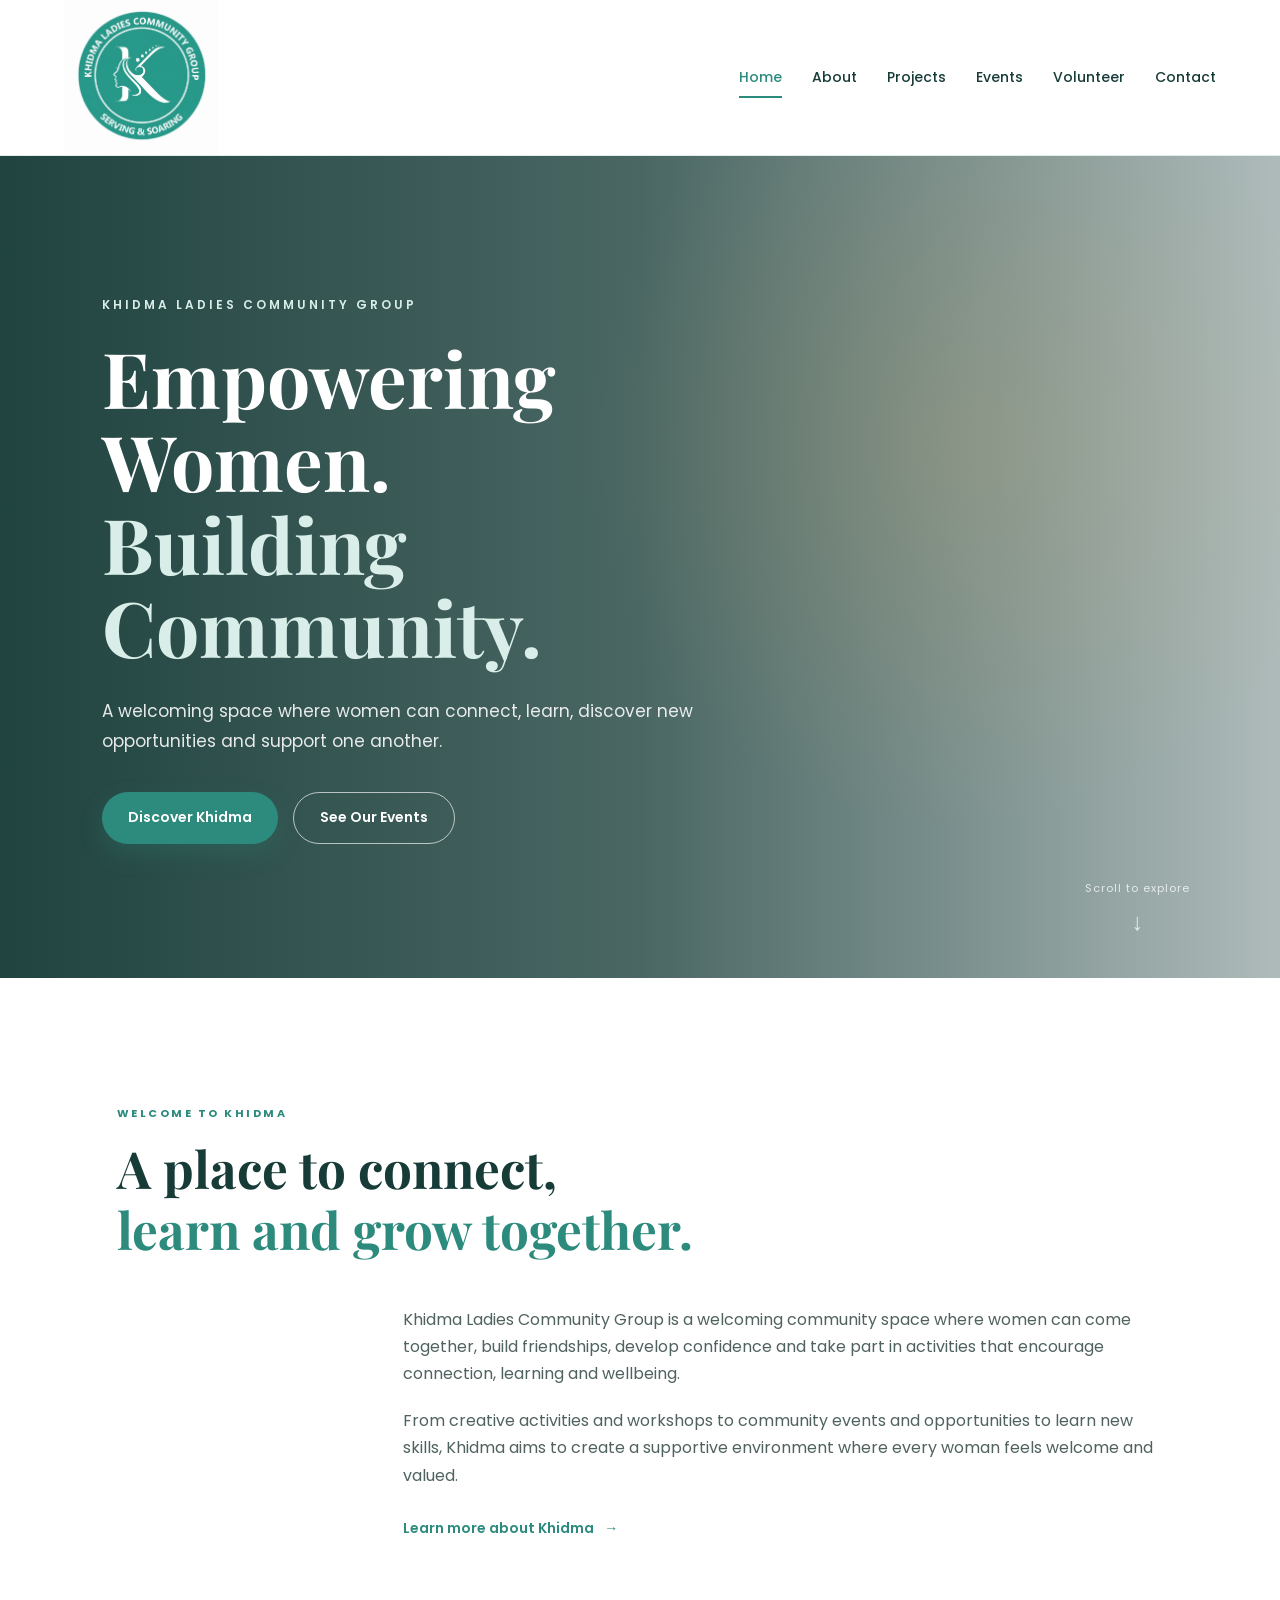
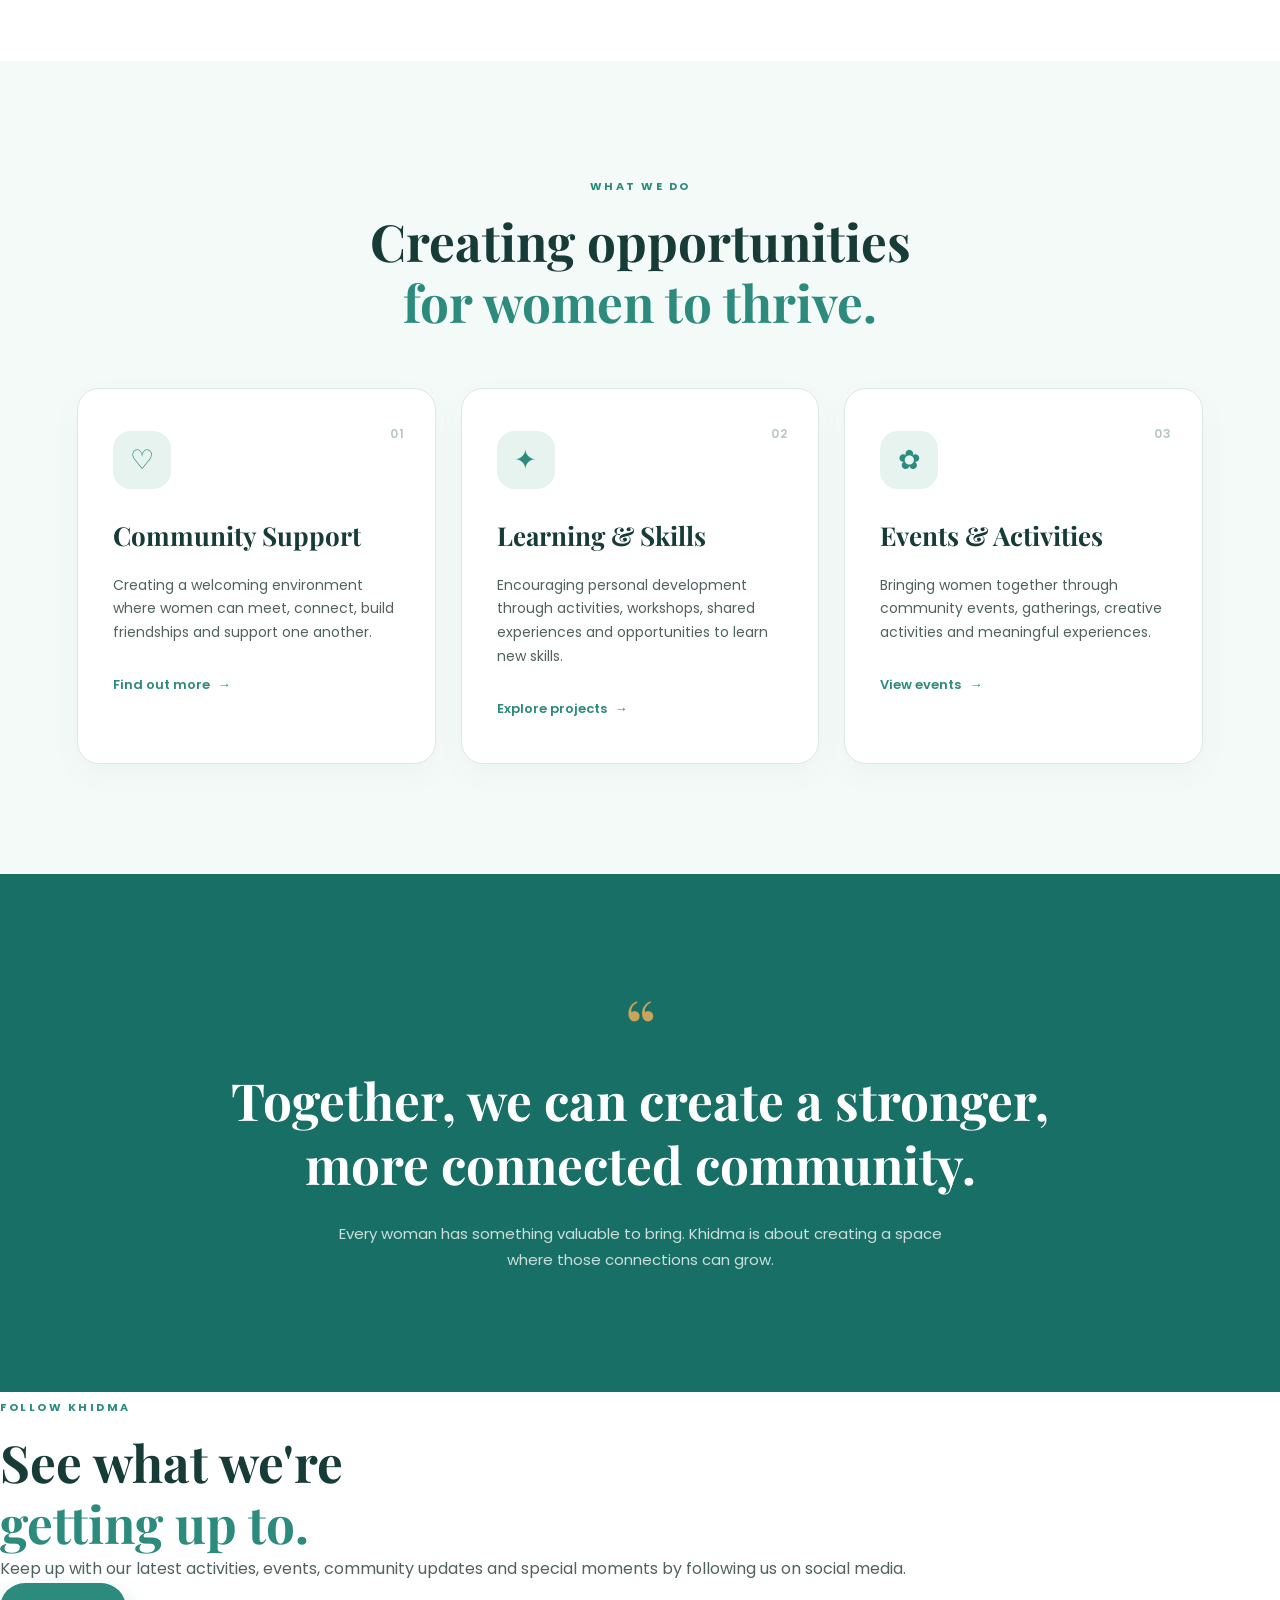
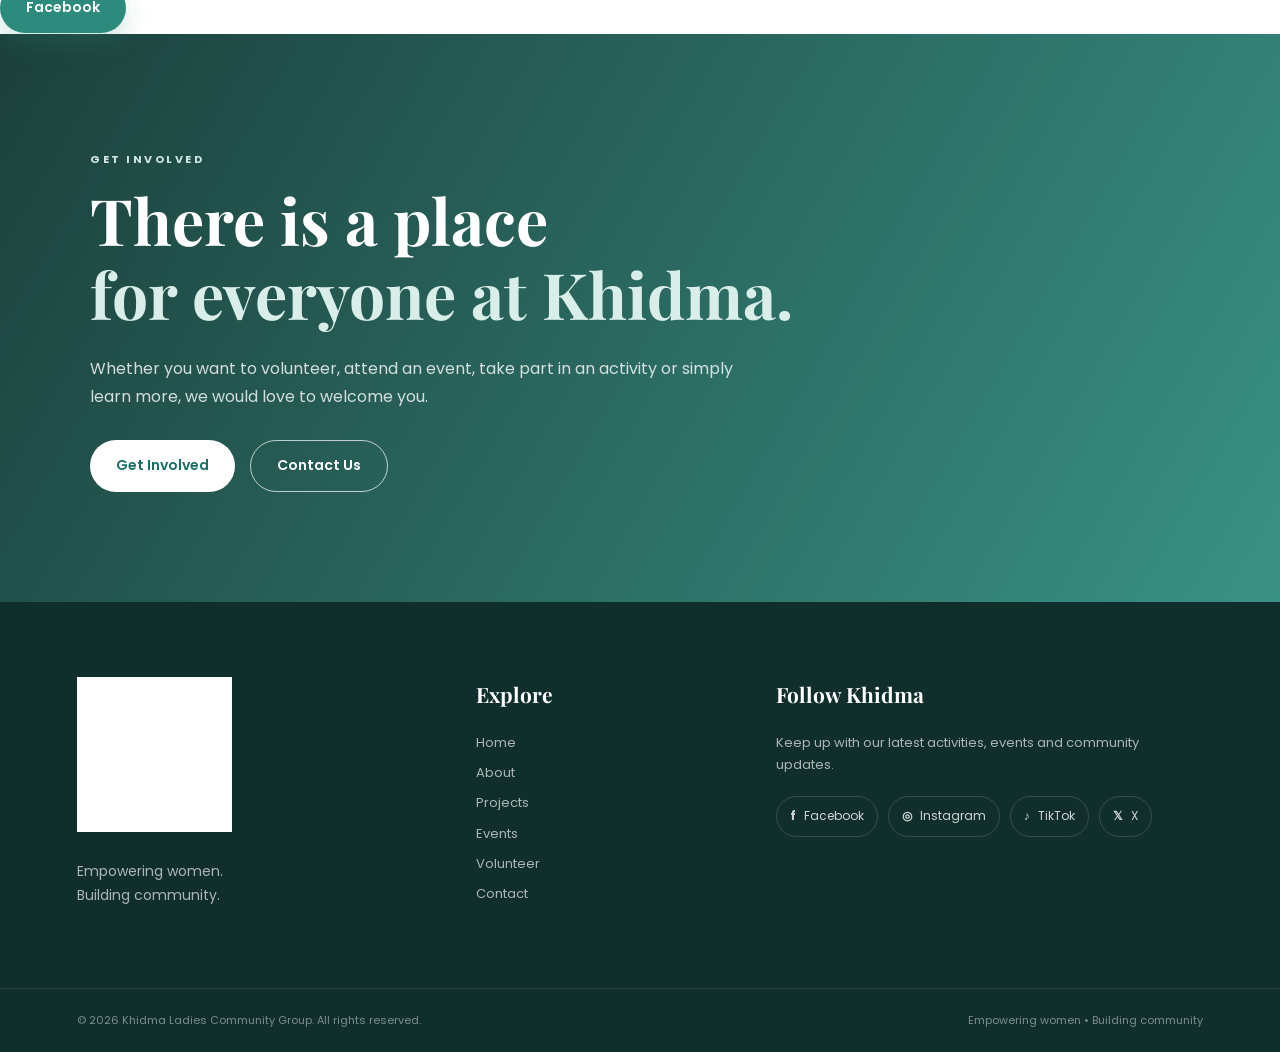
==== commit 0213e9f7: "Update index.html" ====
--- a/index.html
+++ b/index.html
@@ -72,7 +72,7 @@
             </button>
 
 
-            <!-- Main Navigation -->
+            <!-- Navigation Links -->
 
             <ul
                 class="nav-links"
@@ -80,10 +80,7 @@
             >
 
                 <li>
-                    <a
-                        href="index.html"
-                        class="active"
-                    >
+                    <a href="index.html" class="active">
                         Home
                     </a>
                 </li>
@@ -107,12 +104,6 @@
                 </li>
 
                 <li>
-                    <a href="pages/gallery.html">
-                        Gallery
-                    </a>
-                </li>
-
-                <li>
                     <a href="pages/volunteer.html">
                         Volunteer
                     </a>
@@ -133,7 +124,7 @@
 
 
     <!-- =========================
-         HERO SECTION
+         HERO
     ========================== -->
 
     <main>
@@ -196,7 +187,7 @@
 
 
         <!-- =========================
-             INTRODUCTION
+             WELCOME
         ========================== -->
 
         <section class="welcome">
@@ -247,7 +238,7 @@
 
 
         <!-- =========================
-             COMMUNITY AREAS
+             WHAT WE DO
         ========================== -->
 
         <section class="community-areas">
@@ -268,8 +259,6 @@
 
             <div class="cards">
 
-
-                <!-- Community Support -->
 
                 <article class="card">
 
@@ -303,8 +292,6 @@
 
 
 
-                <!-- Learning & Skills -->
-
                 <article class="card">
 
                     <div class="card-icon">
@@ -337,8 +324,6 @@
 
 
 
-                <!-- Events & Activities -->
-
                 <article class="card">
 
                     <div class="card-icon">
@@ -405,60 +390,61 @@
 
 
         <!-- =========================
-             GALLERY PREVIEW
+             FOLLOW KHIDMA
         ========================== -->
 
-        <section class="gallery-preview">
-
-            <div class="gallery-preview-content">
+        <section class="social-preview">
+
+            <div class="social-preview-content">
 
                 <div class="section-heading">
 
                     <span class="section-label">
-                        OUR COMMUNITY
+                        FOLLOW KHIDMA
                     </span>
 
                     <h2>
-                        Moments that bring<br>
-                        <span>us together.</span>
+                        See what we're<br>
+                        <span>getting up to.</span>
                     </h2>
 
                     <p>
-                        From workshops and creative activities to
-                        community gatherings, discover some of the
-                        moments that make Khidma special.
+                        Keep up with our latest activities, events,
+                        community updates and special moments by
+                        following us on social media.
                     </p>
 
                 </div>
 
 
-                <a
-                    href="pages/gallery.html"
-                    class="btn btn-primary"
-                >
-                    View Our Gallery
-                </a>
-
-            </div>
-
-
-            <div class="gallery-decoration">
-
-                <div class="gallery-circle circle-one"></div>
-
-                <div class="gallery-circle circle-two"></div>
-
-                <div class="gallery-circle circle-three"></div>
-
-                <div class="gallery-placeholder">
-
-                    <span>
-                        KHIDMA
-                    </span>
-
-                    <small>
-                        Community moments
-                    </small>
+                <div class="social-preview-buttons">
+
+                    <a
+                        href="https://www.facebook.com/p/Khidma-Ladies-Community-Group-100086291350616/"
+                        target="_blank"
+                        rel="noopener noreferrer"
+                        class="btn btn-primary"
+                    >
+                        Facebook
+                    </a>
+
+                    <a
+                        href="https://www.instagram.com/khidmaladiescommunity/"
+                        target="_blank"
+                        rel="noopener noreferrer"
+                        class="btn btn-outline"
+                    >
+                        Instagram
+                    </a>
+
+                    <a
+                        href="https://www.tiktok.com/@khidmaladies"
+                        target="_blank"
+                        rel="noopener noreferrer"
+                        class="btn btn-outline"
+                    >
+                        TikTok
+                    </a>
 
                 </div>
 
@@ -526,8 +512,6 @@
         <div class="footer-inner">
 
 
-            <!-- Footer Brand -->
-
             <div class="footer-brand">
 
                 <a
@@ -551,8 +535,6 @@
 
 
 
-            <!-- Footer Links -->
-
             <div class="footer-links">
 
                 <h3>
@@ -575,10 +557,6 @@
                     Events
                 </a>
 
-                <a href="pages/gallery.html">
-                    Gallery
-                </a>
-
                 <a href="pages/volunteer.html">
                     Volunteer
                 </a>
@@ -590,8 +568,6 @@
             </div>
 
 
-
-            <!-- Footer Social Media -->
 
             <div class="footer-social-section">
 
@@ -608,26 +584,16 @@
                 <div class="footer-social">
 
 
-                    <!-- Facebook -->
-
                     <a
                         href="https://www.facebook.com/p/Khidma-Ladies-Community-Group-100086291350616/"
                         target="_blank"
                         rel="noopener noreferrer"
                         aria-label="Follow Khidma on Facebook"
                     >
-
-                        <span>
-                            f
-                        </span>
-
+                        <span>f</span>
                         Facebook
-
-                    </a>
-
-
-
-                    <!-- Instagram -->
+                    </a>
+
 
                     <a
                         href="https://www.instagram.com/khidmaladiescommunity/"
@@ -635,18 +601,10 @@
                         rel="noopener noreferrer"
                         aria-label="Follow Khidma on Instagram"
                     >
-
-                        <span>
-                            ◎
-                        </span>
-
+                        <span>◎</span>
                         Instagram
-
-                    </a>
-
-
-
-                    <!-- TikTok -->
+                    </a>
+
 
                     <a
                         href="https://www.tiktok.com/@khidmaladies"
@@ -654,18 +612,10 @@
                         rel="noopener noreferrer"
                         aria-label="Follow Khidma on TikTok"
                     >
-
-                        <span>
-                            ♪
-                        </span>
-
+                        <span>♪</span>
                         TikTok
-
-                    </a>
-
-
-
-                    <!-- X -->
+                    </a>
+
 
                     <a
                         href="https://x.com/KhidmaGroup"
@@ -673,13 +623,8 @@
                         rel="noopener noreferrer"
                         aria-label="Follow Khidma on X"
                     >
-
-                        <span>
-                            𝕏
-                        </span>
-
+                        <span>𝕏</span>
                         X
-
                     </a>
 
                 </div>
@@ -688,8 +633,6 @@
 
         </div>
 
-
-        <!-- Footer Bottom -->
 
         <div class="footer-bottom">
 
@@ -708,9 +651,7 @@
 
 
 
-    <!-- =========================
-         JAVASCRIPT
-    ========================== -->
+    <!-- JavaScript -->
 
     <script src="js/script.js"></script>
 
--- a/css/style.css
+++ b/css/style.css
@@ -1,1052 +1,1814 @@
+/* =========================================================
+   KHIDMA LADIES COMMUNITY GROUP
+   MAIN WEBSITE STYLESHEET
+========================================================= */
+
+
+/* =========================================================
+   ROOT VARIABLES
+========================================================= */
+
+:root {
+
+    --deep-green: #176f65;
+    --green: #2d8b7d;
+    --light-green: #e7f3ef;
+    --soft-green: #f4faf8;
+
+    --cream: #faf8f3;
+    --white: #ffffff;
+
+    --dark: #173c38;
+    --text: #4f625f;
+    --muted: #7a8b88;
+
+    --gold: #c9a45c;
+
+    --border: #dce9e5;
+
+    --shadow: 0 15px 40px rgba(23, 111, 101, 0.10);
+
+    --heading-font: "Playfair Display", serif;
+    --body-font: "Poppins", sans-serif;
+
+}
+
+
+/* =========================================================
+   RESET
+========================================================= */
+
 * {
-  margin: 0;
-  padding: 0;
-  box-sizing: border-box;
-  }
+    margin: 0;
+    padding: 0;
+    box-sizing: border-box;
+}
+
 
 html {
-scroll-behavior: smooth;
-}
+    scroll-behavior: smooth;
+}
+
 
 body {
-font-family: 'Poppins', sans-serif;
-line-height: 1.7;
-color: #303b39;
-background: #ffffff;
-overflow-x: hidden;
-}
+
+    font-family: var(--body-font);
+
+    color: var(--text);
+
+    background: var(--white);
+
+    line-height: 1.7;
+
+    overflow-x: hidden;
+
+}
+
 
 img {
-max-width: 100%;
-}
+    max-width: 100%;
+    display: block;
+}
+
 
 a {
-color: inherit;
-}
-
-button,
-a {
--webkit-tap-highlight-color: transparent;
-}
-
-/* =========================
-COLOURS
-========================= */
-
-:root {
---deep-green: #176F65;
---main-green: #28998A;
---light-green: #E8F5F3;
---pale-green: #F4FAF9;
---dark-green: #104F48;
---soft-green: #A8DDD5;
---white: #ffffff;
---text: #303b39;
---muted: #667572;
-}
-
-/* =========================
-HEADER
-========================= */
+    text-decoration: none;
+    color: inherit;
+}
+
+
+button {
+    font-family: inherit;
+}
+
+
+/* =========================================================
+   HEADER
+========================================================= */
 
 .site-header {
-background: rgba(255, 255, 255, 0.97);
-box-shadow: 0 4px 25px rgba(23, 111, 101, 0.10);
-position: sticky;
-top: 0;
-z-index: 1000;
-backdrop-filter: blur(12px);
-}
+
+    position: sticky;
+
+    top: 0;
+
+    z-index: 1000;
+
+    background: rgba(255, 255, 255, 0.97);
+
+    backdrop-filter: blur(12px);
+
+    border-bottom: 1px solid rgba(220, 233, 229, 0.8);
+
+}
+
 
 .navbar {
-max-width: 1400px;
-margin: 0 auto;
-min-height: 92px;
-padding: 10px 5%;
-display: flex;
-justify-content: space-between;
-align-items: center;
-}
+
+    position: relative;
+
+    width: 100%;
+
+    max-width: 1400px;
+
+    min-height: 78px;
+
+    margin: 0 auto;
+
+    padding: 0 5%;
+
+    display: flex;
+
+    align-items: center;
+
+    justify-content: space-between;
+
+}
+
+
+/* =========================================================
+   LOGO
+========================================================= */
+
+.logo a {
+
+    display: flex;
+
+    align-items: center;
+
+}
+
 
 .logo img {
-height: 72px;
-width: auto;
-display: block;
-transition: 0.3s ease;
-}
-
-.logo img:hover {
-transform: scale(1.03);
-}
+
+    width: 155px;
+
+    height: auto;
+
+}
+
+
+/* =========================================================
+   DESKTOP NAVIGATION
+========================================================= */
 
 .nav-links {
-list-style: none;
-display: flex;
-align-items: center;
-gap: 28px;
-}
+
+    list-style: none;
+
+    display: flex;
+
+    align-items: center;
+
+    gap: 30px;
+
+}
+
 
 .nav-links a {
-position: relative;
-text-decoration: none;
-color: var(--deep-green);
-font-size: 14px;
-font-weight: 500;
-padding: 8px 0;
-transition: 0.3s ease;
-}
+
+    position: relative;
+
+    display: inline-block;
+
+    padding: 28px 0;
+
+    font-size: 14px;
+
+    font-weight: 500;
+
+    color: var(--dark);
+
+    transition:
+        color 0.25s ease,
+        transform 0.25s ease;
+
+}
+
 
 .nav-links a::after {
-content: "";
-position: absolute;
-left: 0;
-bottom: 0;
-width: 0;
-height: 2px;
-background: var(--main-green);
-transition: 0.3s ease;
-}
-
-.nav-links a:hover,
-.nav-links a.active {
-color: var(--main-green);
-}
+
+    content: "";
+
+    position: absolute;
+
+    left: 0;
+
+    bottom: 19px;
+
+    width: 0;
+
+    height: 2px;
+
+    background: var(--green);
+
+    transition: width 0.25s ease;
+
+}
+
+
+.nav-links a:hover {
+
+    color: var(--green);
+
+}
+
 
 .nav-links a:hover::after,
 .nav-links a.active::after {
-width: 100%;
-}
-
-/* =========================
-MOBILE MENU BUTTON
-========================= */
+
+    width: 100%;
+
+}
+
+
+.nav-links a.active {
+
+    color: var(--green);
+
+}
+
+
+/* =========================================================
+   MOBILE MENU BUTTON
+========================================================= */
 
 .menu-toggle {
-display: none;
-width: 45px;
-height: 45px;
-border: none;
-background: var(--light-green);
-border-radius: 12px;
-cursor: pointer;
-padding: 10px;
-}
+
+    display: none;
+
+    width: 46px;
+
+    height: 46px;
+
+    padding: 10px;
+
+    border: none;
+
+    border-radius: 12px;
+
+    background: var(--light-green);
+
+    cursor: pointer;
+
+    position: relative;
+
+    z-index: 1100;
+
+    transition:
+        background 0.25s ease,
+        transform 0.25s ease;
+
+}
+
+
+.menu-toggle:hover {
+
+    background: #d7ebe5;
+
+}
+
+
+.menu-toggle:active {
+
+    transform: scale(0.95);
+
+}
+
 
 .menu-toggle span {
-display: block;
-width: 24px;
-height: 2px;
-background: var(--deep-green);
-margin: 5px auto;
-transition: 0.3s;
-}
-
-/* =========================
-HERO
-========================= */
+
+    display: block;
+
+    width: 24px;
+
+    height: 2px;
+
+    margin: 5px auto;
+
+    background: var(--deep-green);
+
+    border-radius: 2px;
+
+    transition:
+        transform 0.25s ease,
+        opacity 0.25s ease;
+
+}
+
+
+/* Animated hamburger */
+
+.menu-toggle[aria-expanded="true"] span:nth-child(1) {
+
+    transform: translateY(7px) rotate(45deg);
+
+}
+
+
+.menu-toggle[aria-expanded="true"] span:nth-child(2) {
+
+    opacity: 0;
+
+}
+
+
+.menu-toggle[aria-expanded="true"] span:nth-child(3) {
+
+    transform: translateY(-7px) rotate(-45deg);
+
+}
+
+
+/* =========================================================
+   HERO
+========================================================= */
 
 .hero {
-min-height: calc(100vh - 92px);
-position: relative;
-display: flex;
-align-items: center;
-padding: 100px 8%;
-background:
-url("../images/community.jpg");
-background-size: cover;
-background-position: center;
-isolation: isolate;
-}
-
-.hero-overlay {
-position: absolute;
-inset: 0;
-background:
-linear-gradient(
-90deg,
-rgba(16, 79, 72, 0.94) 0%,
-rgba(23, 111, 101, 0.78) 48%,
-rgba(40, 153, 138, 0.42) 100%
-);
-z-index: -1;
-}
-
-.hero-content {
-max-width: 780px;
-color: var(--white);
-animation: heroFade 1s ease forwards;
-}
-
-@keyframes heroFade {
-from {
-opacity: 0;
-transform: translateY(25px);
-}
-
-```
-to {
-    opacity: 1;
-    transform: translateY(0);
-}
-```
-
-}
-
-.hero-label,
-.section-label {
-display: inline-block;
-font-size: 12px;
-font-weight: 700;
-letter-spacing: 2.5px;
-margin-bottom: 20px;
-}
-
-.hero-label {
-color: var(--soft-green);
-}
-
-.hero h1 {
-font-family: 'Playfair Display', serif;
-font-size: clamp(48px, 6vw, 78px);
-line-height: 1.08;
-font-weight: 700;
-margin-bottom: 25px;
-}
-
-.hero h1 span {
-color: #C9EEE8;
-}
-
-.hero p {
-max-width: 650px;
-font-size: 18px;
-line-height: 1.8;
-color: rgba(255, 255, 255, 0.92);
-margin-bottom: 35px;
-}
-
-.hero-buttons {
-display: flex;
-gap: 15px;
-flex-wrap: wrap;
-}
-
-.btn {
-display: inline-flex;
-align-items: center;
-justify-content: center;
-min-height: 52px;
-padding: 13px 30px;
-border-radius: 50px;
-text-decoration: none;
-font-weight: 600;
-font-size: 14px;
-transition: all 0.3s ease;
-}
-
-.btn-primary {
-background: var(--white);
-color: var(--deep-green);
-box-shadow: 0 12px 30px rgba(0, 0, 0, 0.12);
-}
-
-.btn-primary:hover {
-transform: translateY(-4px);
-background: var(--light-green);
-}
-
-.btn-outline {
-border: 1px solid rgba(255, 255, 255, 0.7);
-color: var(--white);
-background: rgba(255, 255, 255, 0.08);
-}
-
-.btn-outline:hover {
-background: var(--white);
-color: var(--deep-green);
-transform: translateY(-4px);
-}
-
-.hero-scroll {
-position: absolute;
-bottom: 30px;
-left: 8%;
-color: rgba(255, 255, 255, 0.75);
-display: flex;
-align-items: center;
-gap: 12px;
-font-size: 11px;
-text-transform: uppercase;
-letter-spacing: 2px;
-}
-
-.scroll-arrow {
-font-size: 20px;
-animation: scrollBounce 1.8s infinite;
-}
-
-@keyframes scrollBounce {
-0%,
-100% {
-transform: translateY(0);
-}
-
-```
-50% {
-    transform: translateY(7px);
-}
-```
-
-}
-
-/* =========================
-WELCOME
-========================= */
-
-.welcome {
-max-width: 1150px;
-margin: 0 auto;
-padding: 115px 8%;
-}
-
-.section-heading {
-margin-bottom: 30px;
-}
-
-.section-heading.centered {
-text-align: center;
-max-width: 750px;
-margin-left: auto;
-margin-right: auto;
-}
-
-.section-label {
-color: var(--main-green);
-}
-
-.section-heading h2 {
-font-family: 'Playfair Display', serif;
-color: var(--deep-green);
-font-size: clamp(36px, 4vw, 52px);
-line-height: 1.2;
-margin-bottom: 25px;
-}
-
-.section-heading h2 span {
-color: var(--main-green);
-}
-
-.welcome-content {
-max-width: 850px;
-margin-bottom: 25px;
-}
-
-.welcome-content p {
-font-size: 17px;
-color: var(--muted);
-margin-bottom: 18px;
-}
-
-.text-link {
-color: var(--deep-green);
-text-decoration: none;
-font-weight: 600;
-border-bottom: 2px solid var(--soft-green);
-padding-bottom: 4px;
-transition: 0.3s;
-}
-
-.text-link:hover {
-color: var(--main-green);
-border-color: var(--main-green);
-}
-
-.text-link span {
-margin-left: 8px;
-}
-
-/* =========================
-COMMUNITY AREAS
-========================= */
-
-.community-areas {
-background: var(--pale-green);
-padding: 110px 8%;
-}
-
-.cards {
-max-width: 1200px;
-margin: 50px auto 0;
-display: grid;
-grid-template-columns: repeat(3, 1fr);
-gap: 25px;
-}
-
-.card {
-position: relative;
-background: var(--white);
-padding: 42px 35px 38px;
-border-radius: 24px;
-box-shadow: 0 12px 35px rgba(23, 111, 101, 0.08);
-border: 1px solid rgba(40, 153, 138, 0.08);
-overflow: hidden;
-transition: 0.35s ease;
-}
-
-.card::before {
-content: "";
-position: absolute;
-top: 0;
-left: 0;
-width: 100%;
-height: 5px;
-background: linear-gradient(
-90deg,
-var(--main-green),
-var(--deep-green)
-);
-}
-
-.card:hover {
-transform: translateY(-10px);
-box-shadow: 0 20px 45px rgba(23, 111, 101, 0.15);
-}
-
-.card-icon {
-width: 62px;
-height: 62px;
-display: flex;
-align-items: center;
-justify-content: center;
-border-radius: 18px;
-background: var(--light-green);
-color: var(--main-green);
-font-size: 28px;
-margin-bottom: 20px;
-}
-
-.card-number {
-position: absolute;
-right: 25px;
-top: 25px;
-color: #DDEEEB;
-font-size: 40px;
-font-weight: 700;
-}
-
-.card h3 {
-position: relative;
-color: var(--deep-green);
-font-size: 21px;
-margin-bottom: 14px;
-}
-
-.card p {
-color: var(--muted);
-font-size: 14px;
-line-height: 1.8;
-margin-bottom: 25px;
-}
-
-.card-link {
-color: var(--deep-green);
-text-decoration: none;
-font-size: 13px;
-font-weight: 700;
-}
-
-.card-link span {
-margin-left: 8px;
-transition: 0.3s;
-}
-
-.card-link:hover {
-color: var(--main-green);
-}
-
-.card-link:hover span {
-margin-left: 13px;
-}
-
-/* =========================
-COMMUNITY STATEMENT
-========================= */
-
-.community-statement {
-padding: 120px 8%;
-background:
-linear-gradient(
-135deg,
-var(--deep-green),
-var(--dark-green)
-);
-color: var(--white);
-text-align: center;
-}
-
-.statement-inner {
-max-width: 850px;
-margin: auto;
-}
-
-.statement-mark {
-display: block;
-font-family: 'Playfair Display', serif;
-font-size: 80px;
-line-height: 0.7;
-color: var(--soft-green);
-margin-bottom: 25px;
-}
-
-.statement-inner h2 {
-font-family: 'Playfair Display', serif;
-font-size: clamp(32px, 4vw, 48px);
-line-height: 1.25;
-margin-bottom: 25px;
-}
-
-.statement-inner p {
-max-width: 650px;
-margin: auto;
-color: rgba(255, 255, 255, 0.78);
-font-size: 16px;
-}
-
-/* =========================
-GALLERY PREVIEW
-========================= */
-
-.gallery-preview {
-min-height: 600px;
-display: grid;
-grid-template-columns: 1fr 1fr;
-align-items: center;
-gap: 70px;
-padding: 110px 8%;
-background: var(--white);
-}
-
-.gallery-preview-content {
-max-width: 570px;
-margin-left: auto;
-}
-
-.gallery-preview-content p {
-color: var(--muted);
-margin-bottom: 30px;
-font-size: 16px;
-}
-
-.gallery-decoration {
-position: relative;
-min-height: 400px;
-display: flex;
-justify-content: center;
-align-items: center;
-}
-
-.gallery-circle {
-position: absolute;
-border-radius: 50%;
-}
-
-.circle-one {
-width: 320px;
-height: 320px;
-background: var(--light-green);
-}
-
-.circle-two {
-width: 230px;
-height: 230px;
-border: 1px solid var(--soft-green);
-transform: translate(65px, -45px);
-}
-
-.circle-three {
-width: 170px;
-height: 170px;
-border: 1px solid var(--main-green);
-transform: translate(-75px, 60px);
-}
-
-.gallery-placeholder {
-position: relative;
-z-index: 2;
-width: 240px;
-height: 240px;
-border-radius: 50%;
-background: var(--deep-green);
-color: white;
-display: flex;
-flex-direction: column;
-align-items: center;
-justify-content: center;
-box-shadow: 0 25px 50px rgba(23, 111, 101, 0.2);
-}
-
-.gallery-placeholder span {
-font-family: 'Playfair Display', serif;
-font-size: 35px;
-letter-spacing: 3px;
-}
-
-.gallery-placeholder small {
-color: var(--soft-green);
-font-size: 11px;
-letter-spacing: 1px;
-text-transform: uppercase;
-}
-
-/* =========================
-CALL TO ACTION
-========================= */
-
-.call-to-action {
-position: relative;
-overflow: hidden;
-background:
-linear-gradient(
-135deg,
-var(--main-green),
-var(--deep-green)
-);
-color: var(--white);
-padding: 110px 8%;
-text-align: center;
-}
-
-.call-to-action::before,
-.call-to-action::after {
-content: "";
-position: absolute;
-border: 1px solid rgba(255, 255, 255, 0.12);
-border-radius: 50%;
-}
-
-.call-to-action::before {
-width: 400px;
-height: 400px;
-left: -180px;
-top: -180px;
-}
-
-.call-to-action::after {
-width: 500px;
-height: 500px;
-right: -230px;
-bottom: -260px;
-}
-
-.cta-content {
-position: relative;
-z-index: 2;
-max-width: 750px;
-margin: auto;
-}
-
-.section-label.light {
-color: var(--soft-green);
-}
-
-.cta-content h2 {
-font-family: 'Playfair Display', serif;
-font-size: clamp(38px, 5vw, 58px);
-line-height: 1.15;
-margin-bottom: 25px;
-}
-
-.cta-content h2 span {
-color: #C9EEE8;
-}
-
-.cta-content p {
-max-width: 650px;
-margin: 0 auto 35px;
-color: rgba(255, 255, 255, 0.85);
-}
-
-.cta-buttons {
-display: flex;
-justify-content: center;
-gap: 15px;
-flex-wrap: wrap;
-}
-
-.btn-white {
-background: var(--white);
-color: var(--deep-green);
-}
-
-.btn-white:hover {
-background: var(--light-green);
-transform: translateY(-4px);
-}
-
-.btn-transparent {
-border: 1px solid rgba(255, 255, 255, 0.7);
-color: var(--white);
-}
-
-.btn-transparent:hover {
-background: var(--white);
-color: var(--deep-green);
-transform: translateY(-4px);
-}
-
-/* =========================
-FOOTER
-========================= */
-
-footer {
-background: var(--dark-green);
-color: var(--white);
-padding: 70px 8% 25px;
-}
-
-.footer-inner {
-max-width: 1200px;
-margin: auto;
-display: grid;
-grid-template-columns: 1.2fr 0.8fr 1.2fr;
-gap: 70px;
-padding-bottom: 55px;
-}
-
-.footer-logo img {
-height: 70px;
-width: auto;
-display: block;
-margin-bottom: 20px;
-filter: brightness(0) invert(1);
-opacity: 0.95;
-}
-
-.footer-brand p {
-color: rgba(255, 255, 255, 0.65);
-font-size: 14px;
-}
-
-.footer-links,
-.footer-social-section {
-display: flex;
-flex-direction: column;
-}
-
-.footer-links h3,
-.footer-social-section h3 {
-color: var(--soft-green);
-font-size: 14px;
-letter-spacing: 1px;
-text-transform: uppercase;
-margin-bottom: 20px;
-}
-
-.footer-links a {
-color: rgba(255, 255, 255, 0.72);
-text-decoration: none;
-font-size: 13px;
-margin-bottom: 9px;
-transition: 0.3s;
-}
-
-.footer-links a:hover {
-color: var(--white);
-padding-left: 4px;
-}
-
-.footer-social-section p {
-color: rgba(255, 255, 255, 0.62);
-font-size: 13px;
-margin-bottom: 20px;
-max-width: 320px;
-}
-
-.footer-social {
-display: flex;
-flex-wrap: wrap;
-gap: 10px;
-}
-
-.footer-social a {
-display: inline-flex;
-align-items: center;
-gap: 8px;
-color: rgba(255, 255, 255, 0.8);
-text-decoration: none;
-font-size: 12px;
-padding: 9px 13px;
-border: 1px solid rgba(255, 255, 255, 0.12);
-border-radius: 50px;
-transition: 0.3s;
-}
-
-.footer-social a span {
-font-size: 16px;
-}
-
-.footer-social a:hover {
-color: var(--white);
-background: rgba(255, 255, 255, 0.08);
-border-color: rgba(255, 255, 255, 0.3);
-transform: translateY(-2px);
-}
-
-.footer-bottom {
-max-width: 1200px;
-margin: auto;
-padding-top: 25px;
-border-top: 1px solid rgba(255, 255, 255, 0.10);
-display: flex;
-justify-content: space-between;
-gap: 20px;
-}
-
-.footer-bottom p {
-color: rgba(255, 255, 255, 0.45);
-font-size: 11px;
-}
-
-/* =========================
-TABLET
-========================= */
-
-@media (max-width: 1000px) {
-
-```
-.nav-links {
-    gap: 16px;
-}
-
-.nav-links a {
-    font-size: 13px;
-}
-
-.cards {
-    grid-template-columns: 1fr;
-    max-width: 600px;
-}
-
-.gallery-preview {
-    gap: 30px;
-}
-
-.footer-inner {
-    grid-template-columns: 1fr 1fr;
-}
-
-.footer-social-section {
-    grid-column: 1 / -1;
-}
-```
-
-}
-
-/* =========================
-MOBILE
-========================= */
-
-@media (max-width: 768px) {
-
-```
-.navbar {
-    min-height: 78px;
-    padding: 8px 5%;
-}
-
-.logo img {
-    height: 58px;
-}
-
-.menu-toggle {
-    display: block;
-}
-
-.nav-links {
-    position: absolute;
-    top: 78px;
-    left: 0;
-    width: 100%;
-    background: var(--white);
-    box-shadow: 0 15px 25px rgba(23, 111, 101, 0.12);
-
-    display: none;
-    flex-direction: column;
-    align-items: stretch;
-    gap: 0;
-
-    padding: 10px 5% 20px;
-}
-
-.nav-links.open {
+
+    min-height: calc(100vh - 78px);
+
+    position: relative;
+
     display: flex;
-}
-
-.nav-links li {
-    width: 100%;
-}
-
-.nav-links a {
-    display: block;
-    padding: 13px 5px;
-    font-size: 14px;
-}
-
-.nav-links a::after {
-    display: none;
-}
-
-.hero {
-    min-height: 700px;
-    padding: 80px 7%;
+
     align-items: center;
-}
-
-.hero-overlay {
+
+    padding: 100px 8%;
+
     background:
         linear-gradient(
             90deg,
-            rgba(16, 79, 72, 0.94),
-            rgba(23, 111, 101, 0.82)
+            rgba(23, 60, 56, 0.96),
+            rgba(23, 60, 56, 0.78),
+            rgba(23, 60, 56, 0.35)
+        ),
+        url("../images/community.jpg");
+
+    background-size: cover;
+
+    background-position: center;
+
+}
+
+
+.hero-overlay {
+
+    position: absolute;
+
+    inset: 0;
+
+    background:
+        radial-gradient(
+            circle at 75% 35%,
+            rgba(201, 164, 92, 0.18),
+            transparent 35%
         );
-}
+
+    pointer-events: none;
+
+}
+
+
+.hero-content {
+
+    position: relative;
+
+    z-index: 2;
+
+    max-width: 720px;
+
+    color: var(--white);
+
+}
+
+
+.hero-label {
+
+    display: inline-block;
+
+    margin-bottom: 20px;
+
+    font-size: 12px;
+
+    letter-spacing: 3px;
+
+    font-weight: 600;
+
+    color: #d9eee8;
+
+}
+
 
 .hero h1 {
-    font-size: 46px;
-}
+
+    font-family: var(--heading-font);
+
+    font-size: clamp(46px, 6vw, 82px);
+
+    line-height: 1.08;
+
+    font-weight: 700;
+
+    margin-bottom: 28px;
+
+}
+
+
+.hero h1 span {
+
+    color: #d9eee8;
+
+}
+
 
 .hero p {
+
+    max-width: 600px;
+
+    font-size: 17px;
+
+    line-height: 1.8;
+
+    color: rgba(255, 255, 255, 0.88);
+
+    margin-bottom: 35px;
+
+}
+
+
+.hero-buttons {
+
+    display: flex;
+
+    flex-wrap: wrap;
+
+    gap: 15px;
+
+}
+
+
+/* =========================================================
+   BUTTONS
+========================================================= */
+
+.btn {
+
+    display: inline-flex;
+
+    align-items: center;
+
+    justify-content: center;
+
+    min-height: 50px;
+
+    padding: 13px 26px;
+
+    border-radius: 50px;
+
+    font-size: 14px;
+
+    font-weight: 600;
+
+    transition:
+        transform 0.25s ease,
+        box-shadow 0.25s ease,
+        background 0.25s ease,
+        color 0.25s ease;
+
+}
+
+
+.btn:hover {
+
+    transform: translateY(-3px);
+
+}
+
+
+.btn-primary {
+
+    background: var(--green);
+
+    color: var(--white);
+
+    box-shadow: 0 10px 25px rgba(45, 139, 125, 0.22);
+
+}
+
+
+.btn-primary:hover {
+
+    background: var(--deep-green);
+
+}
+
+
+.btn-outline {
+
+    border: 1px solid rgba(255, 255, 255, 0.65);
+
+    color: var(--white);
+
+}
+
+
+.btn-outline:hover {
+
+    background: var(--white);
+
+    color: var(--deep-green);
+
+}
+
+
+.btn-white {
+
+    background: var(--white);
+
+    color: var(--deep-green);
+
+}
+
+
+.btn-transparent {
+
+    border: 1px solid rgba(255, 255, 255, 0.7);
+
+    color: var(--white);
+
+}
+
+
+.btn-transparent:hover {
+
+    background: var(--white);
+
+    color: var(--deep-green);
+
+}
+
+
+/* =========================================================
+   HERO SCROLL
+========================================================= */
+
+.hero-scroll {
+
+    position: absolute;
+
+    right: 7%;
+
+    bottom: 35px;
+
+    display: flex;
+
+    flex-direction: column;
+
+    align-items: center;
+
+    gap: 5px;
+
+    color: rgba(255, 255, 255, 0.75);
+
+    font-size: 11px;
+
+    letter-spacing: 1px;
+
+}
+
+
+.scroll-arrow {
+
+    font-size: 24px;
+
+    animation: scrollDown 1.8s infinite;
+
+}
+
+
+@keyframes scrollDown {
+
+    0%,
+    100% {
+        transform: translateY(0);
+    }
+
+    50% {
+        transform: translateY(7px);
+    }
+
+}
+
+
+/* =========================================================
+   GENERAL SECTION STYLING
+========================================================= */
+
+.section-label {
+
+    display: inline-block;
+
+    margin-bottom: 15px;
+
+    color: var(--green);
+
+    font-size: 11px;
+
+    font-weight: 700;
+
+    letter-spacing: 2.5px;
+
+}
+
+
+.section-label.light {
+
+    color: #cfe7e1;
+
+}
+
+
+.section-heading h2 {
+
+    font-family: var(--heading-font);
+
+    color: var(--dark);
+
+    font-size: clamp(34px, 4vw, 56px);
+
+    line-height: 1.2;
+
+}
+
+
+.section-heading h2 span {
+
+    color: var(--green);
+
+}
+
+
+.section-heading.centered {
+
+    text-align: center;
+
+}
+
+
+/* =========================================================
+   WELCOME
+========================================================= */
+
+.welcome {
+
+    max-width: 1200px;
+
+    margin: 0 auto;
+
+    padding: 120px 6%;
+
+}
+
+
+.welcome-content {
+
+    max-width: 760px;
+
+    margin: 45px 0 25px auto;
+
+}
+
+
+.welcome-content p {
+
+    margin-bottom: 20px;
+
+    font-size: 16px;
+
+    color: var(--text);
+
+}
+
+
+.text-link {
+
+    display: inline-flex;
+
+    align-items: center;
+
+    gap: 10px;
+
+    margin-left: calc(100% - 760px);
+
+    color: var(--green);
+
+    font-size: 14px;
+
+    font-weight: 600;
+
+    transition: gap 0.25s ease;
+
+}
+
+
+.text-link:hover {
+
+    gap: 15px;
+
+}
+
+
+/* =========================================================
+   COMMUNITY AREAS
+========================================================= */
+
+.community-areas {
+
+    padding: 110px 6%;
+
+    background: var(--soft-green);
+
+}
+
+
+.cards {
+
+    width: 100%;
+
+    max-width: 1200px;
+
+    margin: 55px auto 0;
+
+    display: grid;
+
+    grid-template-columns: repeat(3, 1fr);
+
+    gap: 25px;
+
+}
+
+
+.card {
+
+    position: relative;
+
+    padding: 42px 35px;
+
+    background: var(--white);
+
+    border: 1px solid var(--border);
+
+    border-radius: 22px;
+
+    box-shadow: 0 10px 30px rgba(23, 111, 101, 0.04);
+
+    overflow: hidden;
+
+    transition:
+        transform 0.3s ease,
+        box-shadow 0.3s ease;
+
+}
+
+
+.card:hover {
+
+    transform: translateY(-8px);
+
+    box-shadow: var(--shadow);
+
+}
+
+
+.card-icon {
+
+    width: 58px;
+
+    height: 58px;
+
+    display: flex;
+
+    align-items: center;
+
+    justify-content: center;
+
+    margin-bottom: 25px;
+
+    border-radius: 18px;
+
+    background: var(--light-green);
+
+    color: var(--green);
+
+    font-size: 27px;
+
+}
+
+
+.card-number {
+
+    position: absolute;
+
+    top: 35px;
+
+    right: 30px;
+
+    font-size: 12px;
+
+    font-weight: 600;
+
+    letter-spacing: 1px;
+
+    color: #b5c8c3;
+
+}
+
+
+.card h3 {
+
+    margin-bottom: 15px;
+
+    font-family: var(--heading-font);
+
+    font-size: 26px;
+
+    color: var(--dark);
+
+}
+
+
+.card p {
+
+    margin-bottom: 25px;
+
+    font-size: 14px;
+
+    color: var(--text);
+
+}
+
+
+.card-link {
+
+    display: inline-flex;
+
+    gap: 8px;
+
+    color: var(--green);
+
+    font-size: 13px;
+
+    font-weight: 600;
+
+}
+
+
+/* =========================================================
+   COMMUNITY STATEMENT
+========================================================= */
+
+.community-statement {
+
+    padding: 120px 6%;
+
+    background: var(--deep-green);
+
+    color: var(--white);
+
+    text-align: center;
+
+}
+
+
+.statement-inner {
+
+    max-width: 850px;
+
+    margin: 0 auto;
+
+}
+
+
+.statement-mark {
+
+    display: block;
+
+    margin-bottom: 10px;
+
+    font-family: var(--heading-font);
+
+    font-size: 80px;
+
+    line-height: 0.8;
+
+    color: var(--gold);
+
+}
+
+
+.statement-inner h2 {
+
+    margin-bottom: 25px;
+
+    font-family: var(--heading-font);
+
+    font-size: clamp(32px, 4vw, 52px);
+
+    line-height: 1.25;
+
+}
+
+
+.statement-inner p {
+
+    max-width: 650px;
+
+    margin: 0 auto;
+
+    color: rgba(255, 255, 255, 0.78);
+
     font-size: 15px;
-}
-
-.hero-scroll {
-    display: none;
-}
-
-.hero-buttons {
+
+}
+
+
+/* =========================================================
+   GALLERY PREVIEW
+========================================================= */
+
+.gallery-preview {
+
+    max-width: 1300px;
+
+    margin: 0 auto;
+
+    padding: 120px 6%;
+
+    display: grid;
+
+    grid-template-columns: 1fr 1fr;
+
+    align-items: center;
+
+    gap: 80px;
+
+}
+
+
+.gallery-preview-content .section-heading p {
+
+    max-width: 580px;
+
+    margin: 25px 0 30px;
+
+    font-size: 15px;
+
+}
+
+
+.gallery-decoration {
+
+    position: relative;
+
+    min-height: 450px;
+
+    display: flex;
+
+    align-items: center;
+
+    justify-content: center;
+
+}
+
+
+.gallery-circle {
+
+    position: absolute;
+
+    border-radius: 50%;
+
+}
+
+
+.circle-one {
+
+    width: 360px;
+
+    height: 360px;
+
+    background: var(--light-green);
+
+    top: 30px;
+
+    right: 40px;
+
+}
+
+
+.circle-two {
+
+    width: 190px;
+
+    height: 190px;
+
+    background: #d4e9e3;
+
+    left: 20px;
+
+    bottom: 35px;
+
+}
+
+
+.circle-three {
+
+    width: 80px;
+
+    height: 80px;
+
+    background: var(--gold);
+
+    right: 10px;
+
+    bottom: 45px;
+
+    opacity: 0.75;
+
+}
+
+
+.gallery-placeholder {
+
+    position: relative;
+
+    z-index: 2;
+
+    width: 270px;
+
+    height: 330px;
+
+    display: flex;
+
     flex-direction: column;
+
+    align-items: center;
+
+    justify-content: center;
+
+    background:
+        linear-gradient(
+            145deg,
+            var(--deep-green),
+            var(--green)
+        );
+
+    border-radius: 160px 160px 25px 25px;
+
+    box-shadow: 0 25px 60px rgba(23, 111, 101, 0.2);
+
+    color: var(--white);
+
+    text-align: center;
+
+}
+
+
+.gallery-placeholder span {
+
+    font-family: var(--heading-font);
+
+    font-size: 34px;
+
+    letter-spacing: 3px;
+
+}
+
+
+.gallery-placeholder small {
+
+    margin-top: 5px;
+
+    color: rgba(255, 255, 255, 0.7);
+
+}
+
+
+/* =========================================================
+   CALL TO ACTION
+========================================================= */
+
+.call-to-action {
+
+    padding: 110px 6%;
+
+    background:
+        linear-gradient(
+            120deg,
+            rgba(23, 60, 56, 0.98),
+            rgba(45, 139, 125, 0.94)
+        );
+
+    color: var(--white);
+
+}
+
+
+.cta-content {
+
+    max-width: 1100px;
+
+    margin: 0 auto;
+
+}
+
+
+.cta-content h2 {
+
+    font-family: var(--heading-font);
+
+    font-size: clamp(38px, 5vw, 64px);
+
+    line-height: 1.15;
+
+    margin-bottom: 25px;
+
+}
+
+
+.cta-content h2 span {
+
+    color: #d9eee8;
+
+}
+
+
+.cta-content p {
+
+    max-width: 650px;
+
+    margin-bottom: 30px;
+
+    color: rgba(255, 255, 255, 0.8);
+
+}
+
+
+.cta-buttons {
+
+    display: flex;
+
+    flex-wrap: wrap;
+
+    gap: 15px;
+
+}
+
+
+/* =========================================================
+   FOOTER
+========================================================= */
+
+footer {
+
+    background: #102f2c;
+
+    color: var(--white);
+
+}
+
+
+.footer-inner {
+
+    max-width: 1300px;
+
+    margin: 0 auto;
+
+    padding: 75px 6%;
+
+    display: grid;
+
+    grid-template-columns: 1fr 0.7fr 1.3fr;
+
+    gap: 70px;
+
+}
+
+
+.footer-logo {
+
+    display: inline-block;
+
+    margin-bottom: 20px;
+
+}
+
+
+.footer-logo img {
+
+    width: 155px;
+
+    filter: brightness(0) invert(1);
+
+}
+
+
+.footer-brand p {
+
+    color: rgba(255, 255, 255, 0.65);
+
+    font-size: 14px;
+
+}
+
+
+.footer-inner h3 {
+
+    margin-bottom: 20px;
+
+    font-family: var(--heading-font);
+
+    font-size: 21px;
+
+}
+
+
+.footer-links {
+
+    display: flex;
+
+    flex-direction: column;
+
     align-items: flex-start;
-}
-
-.btn {
-    min-height: 50px;
-    padding: 12px 25px;
-}
-
-.welcome {
-    padding: 80px 7%;
-}
-
-.section-heading h2 {
-    font-size: 37px;
-}
-
-.community-areas {
-    padding: 80px 7%;
-}
-
-.cards {
-    margin-top: 35px;
-}
-
-.card {
-    padding: 35px 28px;
-}
-
-.community-statement {
-    padding: 90px 7%;
-}
-
-.gallery-preview {
-    grid-template-columns: 1fr;
-    padding: 80px 7%;
-    text-align: center;
-}
-
-.gallery-preview-content {
+
+}
+
+
+.footer-links a {
+
+    margin-bottom: 8px;
+
+    color: rgba(255, 255, 255, 0.65);
+
+    font-size: 13px;
+
+    transition: color 0.2s ease;
+
+}
+
+
+.footer-links a:hover {
+
+    color: var(--white);
+
+}
+
+
+.footer-social-section p {
+
+    max-width: 380px;
+
+    margin-bottom: 20px;
+
+    color: rgba(255, 255, 255, 0.65);
+
+    font-size: 13px;
+
+}
+
+
+.footer-social {
+
+    display: flex;
+
+    flex-wrap: wrap;
+
+    gap: 10px;
+
+}
+
+
+.footer-social a {
+
+    display: inline-flex;
+
+    align-items: center;
+
+    gap: 8px;
+
+    padding: 9px 13px;
+
+    border: 1px solid rgba(255, 255, 255, 0.15);
+
+    border-radius: 30px;
+
+    color: rgba(255, 255, 255, 0.8);
+
+    font-size: 12px;
+
+    transition:
+        background 0.2s ease,
+        color 0.2s ease;
+
+}
+
+
+.footer-social a:hover {
+
+    background: var(--white);
+
+    color: var(--deep-green);
+
+}
+
+
+.footer-social span {
+
+    font-weight: 700;
+
+}
+
+
+.footer-bottom {
+
+    max-width: 1300px;
+
     margin: 0 auto;
-}
-
-.gallery-decoration {
-    min-height: 330px;
-}
-
-.gallery-circle.circle-one {
-    width: 270px;
-    height: 270px;
-}
-
-.gallery-placeholder {
-    width: 200px;
-    height: 200px;
-}
-
-.gallery-placeholder span {
-    font-size: 30px;
-}
-
-.call-to-action {
-    padding: 85px 7%;
-}
-
-.footer-inner {
-    grid-template-columns: 1fr;
-    gap: 40px;
-    padding-bottom: 40px;
-}
-
-.footer-social-section {
-    grid-column: auto;
-}
-
-.footer-bottom {
-    flex-direction: column;
-    text-align: center;
-}
-
-footer {
-    padding-left: 7%;
-    padding-right: 7%;
-}
-```
-
-}
-
-/* =========================
-SMALL MOBILE
-========================= */
+
+    padding: 22px 6%;
+
+    border-top: 1px solid rgba(255, 255, 255, 0.1);
+
+    display: flex;
+
+    justify-content: space-between;
+
+    gap: 20px;
+
+}
+
+
+.footer-bottom p {
+
+    color: rgba(255, 255, 255, 0.45);
+
+    font-size: 11px;
+
+}
+
+
+/* =========================================================
+   TABLET
+========================================================= */
+
+@media (max-width: 1000px) {
+
+    .nav-links {
+
+        gap: 18px;
+
+    }
+
+
+    .cards {
+
+        grid-template-columns: 1fr;
+
+        max-width: 650px;
+
+    }
+
+
+    .gallery-preview {
+
+        gap: 40px;
+
+    }
+
+
+    .footer-inner {
+
+        grid-template-columns: 1fr 1fr;
+
+    }
+
+}
+
+
+/* =========================================================
+   MOBILE NAVIGATION
+========================================================= */
+
+@media (max-width: 768px) {
+
+    .navbar {
+
+        min-height: 72px;
+
+        padding: 0 5%;
+
+    }
+
+
+    .logo img {
+
+        width: 135px;
+
+    }
+
+
+    .menu-toggle {
+
+        display: block;
+
+    }
+
+
+    .nav-links {
+
+        position: absolute;
+
+        top: 100%;
+
+        left: 0;
+
+        width: 100%;
+
+        z-index: 1050;
+
+        display: none;
+
+        flex-direction: column;
+
+        align-items: stretch;
+
+        gap: 0;
+
+        padding: 10px 5% 20px;
+
+        background: var(--white);
+
+        border-top: 1px solid var(--border);
+
+        box-shadow: 0 18px 30px rgba(23, 111, 101, 0.12);
+
+    }
+
+
+    .nav-links.open {
+
+        display: flex;
+
+    }
+
+
+    .nav-links li {
+
+        width: 100%;
+
+    }
+
+
+    .nav-links a {
+
+        width: 100%;
+
+        padding: 15px 5px;
+
+        border-bottom: 1px solid #edf3f1;
+
+        font-size: 15px;
+
+    }
+
+
+    .nav-links a::after {
+
+        display: none;
+
+    }
+
+
+    .nav-links li:last-child a {
+
+        border-bottom: none;
+
+    }
+
+
+    .hero {
+
+        min-height: calc(100vh - 72px);
+
+        padding: 80px 7%;
+
+        background-position: center;
+
+    }
+
+
+    .hero h1 {
+
+        font-size: clamp(42px, 12vw, 62px);
+
+    }
+
+
+    .hero p {
+
+        font-size: 15px;
+
+    }
+
+
+    .hero-scroll {
+
+        display: none;
+
+    }
+
+
+    .welcome {
+
+        padding: 80px 7%;
+
+    }
+
+
+    .welcome-content {
+
+        margin: 35px 0 25px;
+
+    }
+
+
+    .text-link {
+
+        margin-left: 0;
+
+    }
+
+
+    .community-areas {
+
+        padding: 80px 7%;
+
+    }
+
+
+    .community-statement {
+
+        padding: 85px 7%;
+
+    }
+
+
+    .gallery-preview {
+
+        padding: 80px 7%;
+
+        grid-template-columns: 1fr;
+
+        gap: 50px;
+
+    }
+
+
+    .gallery-decoration {
+
+        min-height: 380px;
+
+    }
+
+
+    .call-to-action {
+
+        padding: 85px 7%;
+
+    }
+
+
+    .footer-inner {
+
+        padding: 60px 7%;
+
+        grid-template-columns: 1fr;
+
+        gap: 45px;
+
+    }
+
+
+    .footer-bottom {
+
+        padding: 20px 7%;
+
+        flex-direction: column;
+
+    }
+
+}
+
+
+/* =========================================================
+   SMALL MOBILE
+========================================================= */
 
 @media (max-width: 480px) {
 
-```
-.hero h1 {
-    font-size: 39px;
-}
-
-.hero p {
-    font-size: 14px;
-}
-
-.section-heading h2 {
-    font-size: 32px;
-}
-
-.card-number {
-    font-size: 32px;
-}
-
-.gallery-preview {
-    overflow: hidden;
-}
-
-.gallery-decoration {
-    transform: scale(0.88);
-}
-
-.footer-social {
-    flex-direction: column;
-    align-items: flex-start;
-}
-```
-
-}
+    .navbar {
+
+        min-height: 68px;
+
+    }
+
+
+    .logo img {
+
+        width: 125px;
+
+    }
+
+
+    .menu-toggle {
+
+        width: 43px;
+
+        height: 43px;
+
+    }
+
+
+    .hero {
+
+        padding: 65px 6%;
+
+    }
+
+
+    .hero-label {
+
+        font-size: 10px;
+
+        letter-spacing: 2px;
+
+    }
+
+
+    .hero h1 {
+
+        font-size: 40px;
+
+    }
+
+
+    .hero p {
+
+        font-size: 14px;
+
+    }
+
+
+    .hero-buttons {
+
+        flex-direction: column;
+
+        align-items: stretch;
+
+    }
+
+
+    .hero-buttons .btn {
+
+        width: 100%;
+
+    }
+
+
+    .section-heading h2 {
+
+        font-size: 34px;
+
+    }
+
+
+    .welcome {
+
+        padding: 70px 6%;
+
+    }
+
+
+    .community-areas {
+
+        padding: 70px 6%;
+
+    }
+
+
+    .card {
+
+        padding: 32px 25px;
+
+    }
+
+
+    .community-statement {
+
+        padding: 75px 6%;
+
+    }
+
+
+    .statement-mark {
+
+        font-size: 65px;
+
+    }
+
+
+    .gallery-preview {
+
+        padding: 70px 6%;
+
+    }
+
+
+    .gallery-decoration {
+
+        min-height: 320px;
+
+    }
+
+
+    .circle-one {
+
+        width: 270px;
+
+        height: 270px;
+
+    }
+
+
+    .circle-two {
+
+        width: 130px;
+
+        height: 130px;
+
+    }
+
+
+    .gallery-placeholder {
+
+        width: 215px;
+
+        height: 270px;
+
+    }
+
+
+    .gallery-placeholder span {
+
+        font-size: 27px;
+
+    }
+
+
+    .call-to-action {
+
+        padding: 75px 6%;
+
+    }
+
+
+    .cta-buttons {
+
+        flex-direction: column;
+
+        align-items: stretch;
+
+    }
+
+
+    .cta-buttons .btn {
+
+        width: 100%;
+
+    }
+
+
+    .footer-inner {
+
+        padding: 55px 6%;
+
+    }
+
+
+    .footer-bottom {
+
+        padding: 20px 6%;
+
+    }
+
+}
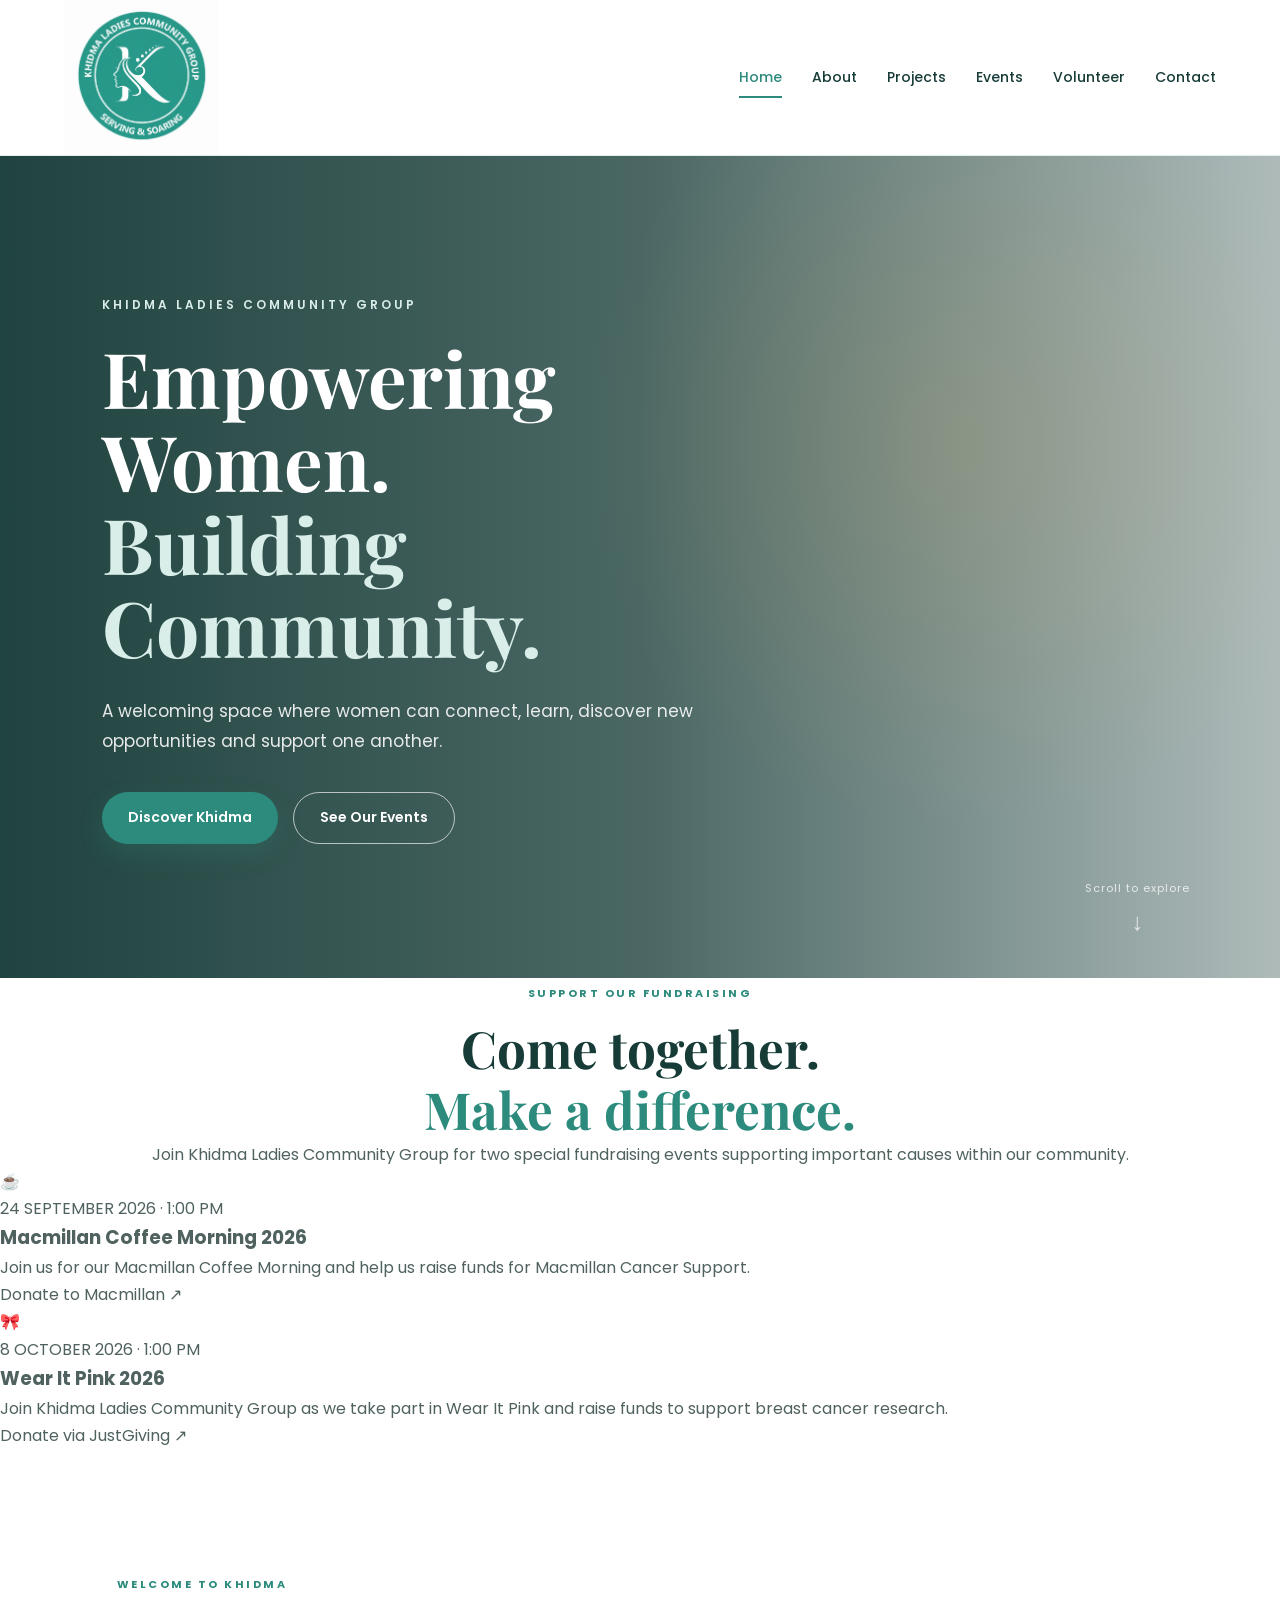
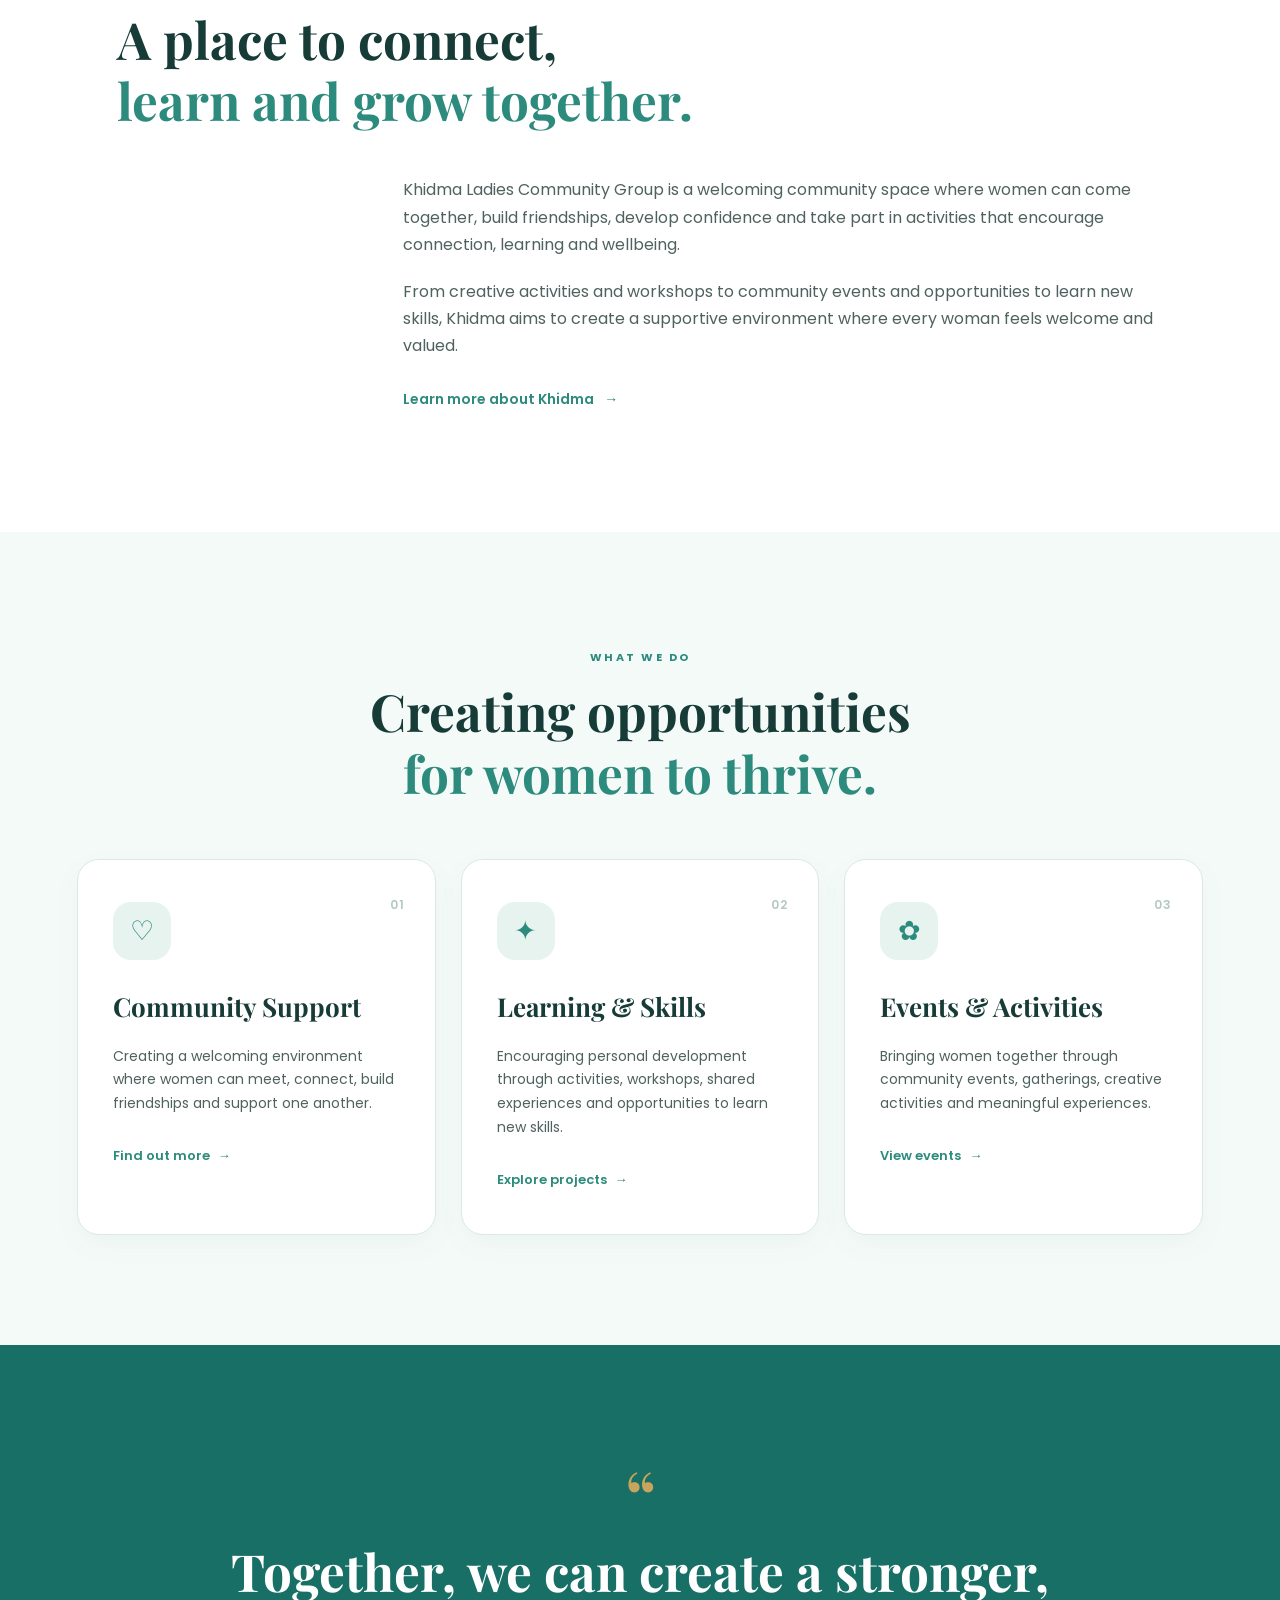
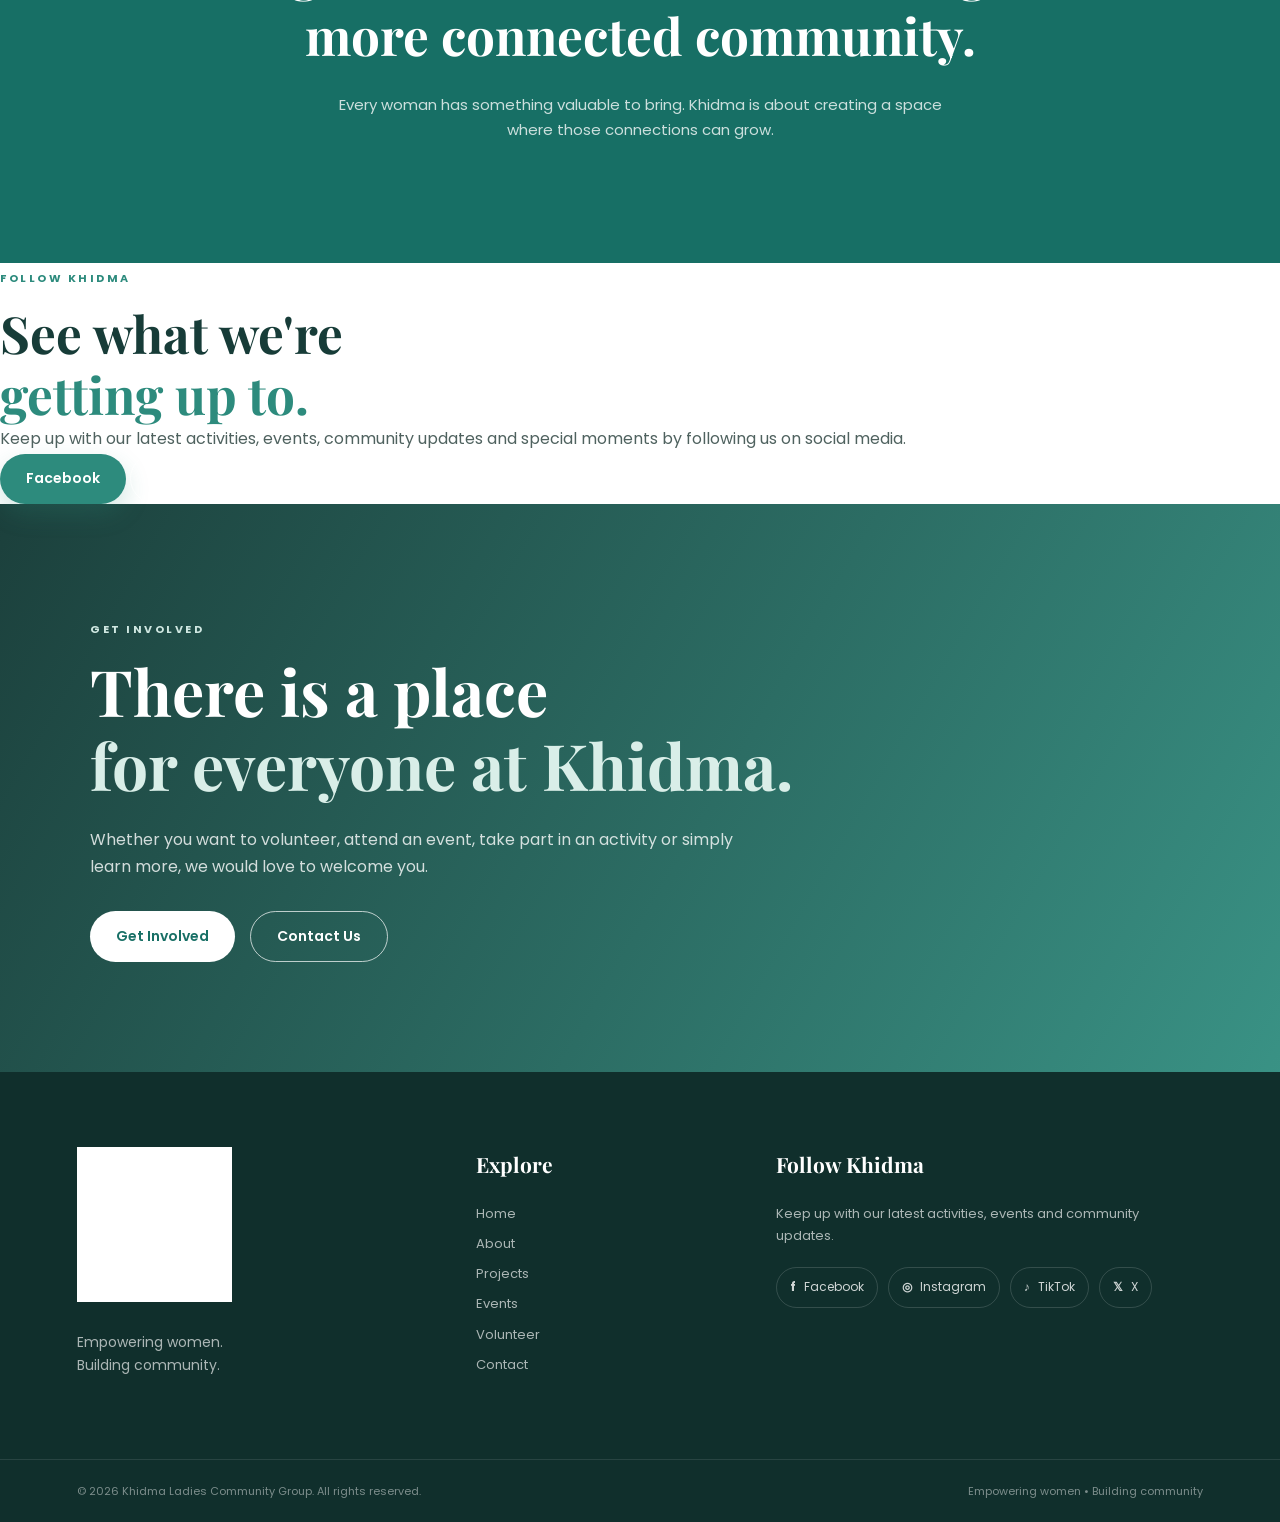
==== commit cad01556: "Update index.html" ====
--- a/index.html
+++ b/index.html
@@ -186,6 +186,80 @@
 
 
 
+
+        <!-- =========================
+             FUNDRAISING
+        ========================== -->
+
+        <section class="fundraising">
+            <div class="fundraising-inner">
+
+                <div class="section-heading centered">
+                    <span class="section-label">SUPPORT OUR FUNDRAISING</span>
+
+                    <h2>
+                        Come together.<br>
+                        <span>Make a difference.</span>
+                    </h2>
+
+                    <p class="fundraising-intro">
+                        Join Khidma Ladies Community Group for two special fundraising events
+                        supporting important causes within our community.
+                    </p>
+                </div>
+
+                <div class="fundraising-cards">
+
+                    <article class="fundraising-card">
+                        <div class="fundraising-icon">☕</div>
+
+                        <span class="fundraising-date">24 SEPTEMBER 2026 · 1:00 PM</span>
+
+                        <h3>Macmillan Coffee Morning 2026</h3>
+
+                        <p>
+                            Join us for our Macmillan Coffee Morning and help us raise funds
+                            for Macmillan Cancer Support.
+                        </p>
+
+                        <a
+                            href="https://cm26.macmillan.org.uk/fundraising/cm26053517"
+                            target="_blank"
+                            rel="noopener noreferrer"
+                            class="fundraising-button"
+                        >
+                            Donate to Macmillan
+                            <span>↗</span>
+                        </a>
+                    </article>
+
+                    <article class="fundraising-card">
+                        <div class="fundraising-icon">🎀</div>
+
+                        <span class="fundraising-date">8 OCTOBER 2026 · 1:00 PM</span>
+
+                        <h3>Wear It Pink 2026</h3>
+
+                        <p>
+                            Join Khidma Ladies Community Group as we take part in Wear It Pink
+                            and raise funds to support breast cancer research.
+                        </p>
+
+                        <a
+                            href="https://www.justgiving.com/page/khidma-ladies-2"
+                            target="_blank"
+                            rel="noopener noreferrer"
+                            class="fundraising-button"
+                        >
+                            Donate via JustGiving
+                            <span>↗</span>
+                        </a>
+                    </article>
+
+                </div>
+            </div>
+        </section>
+
         <!-- =========================
              WELCOME
         ========================== -->
